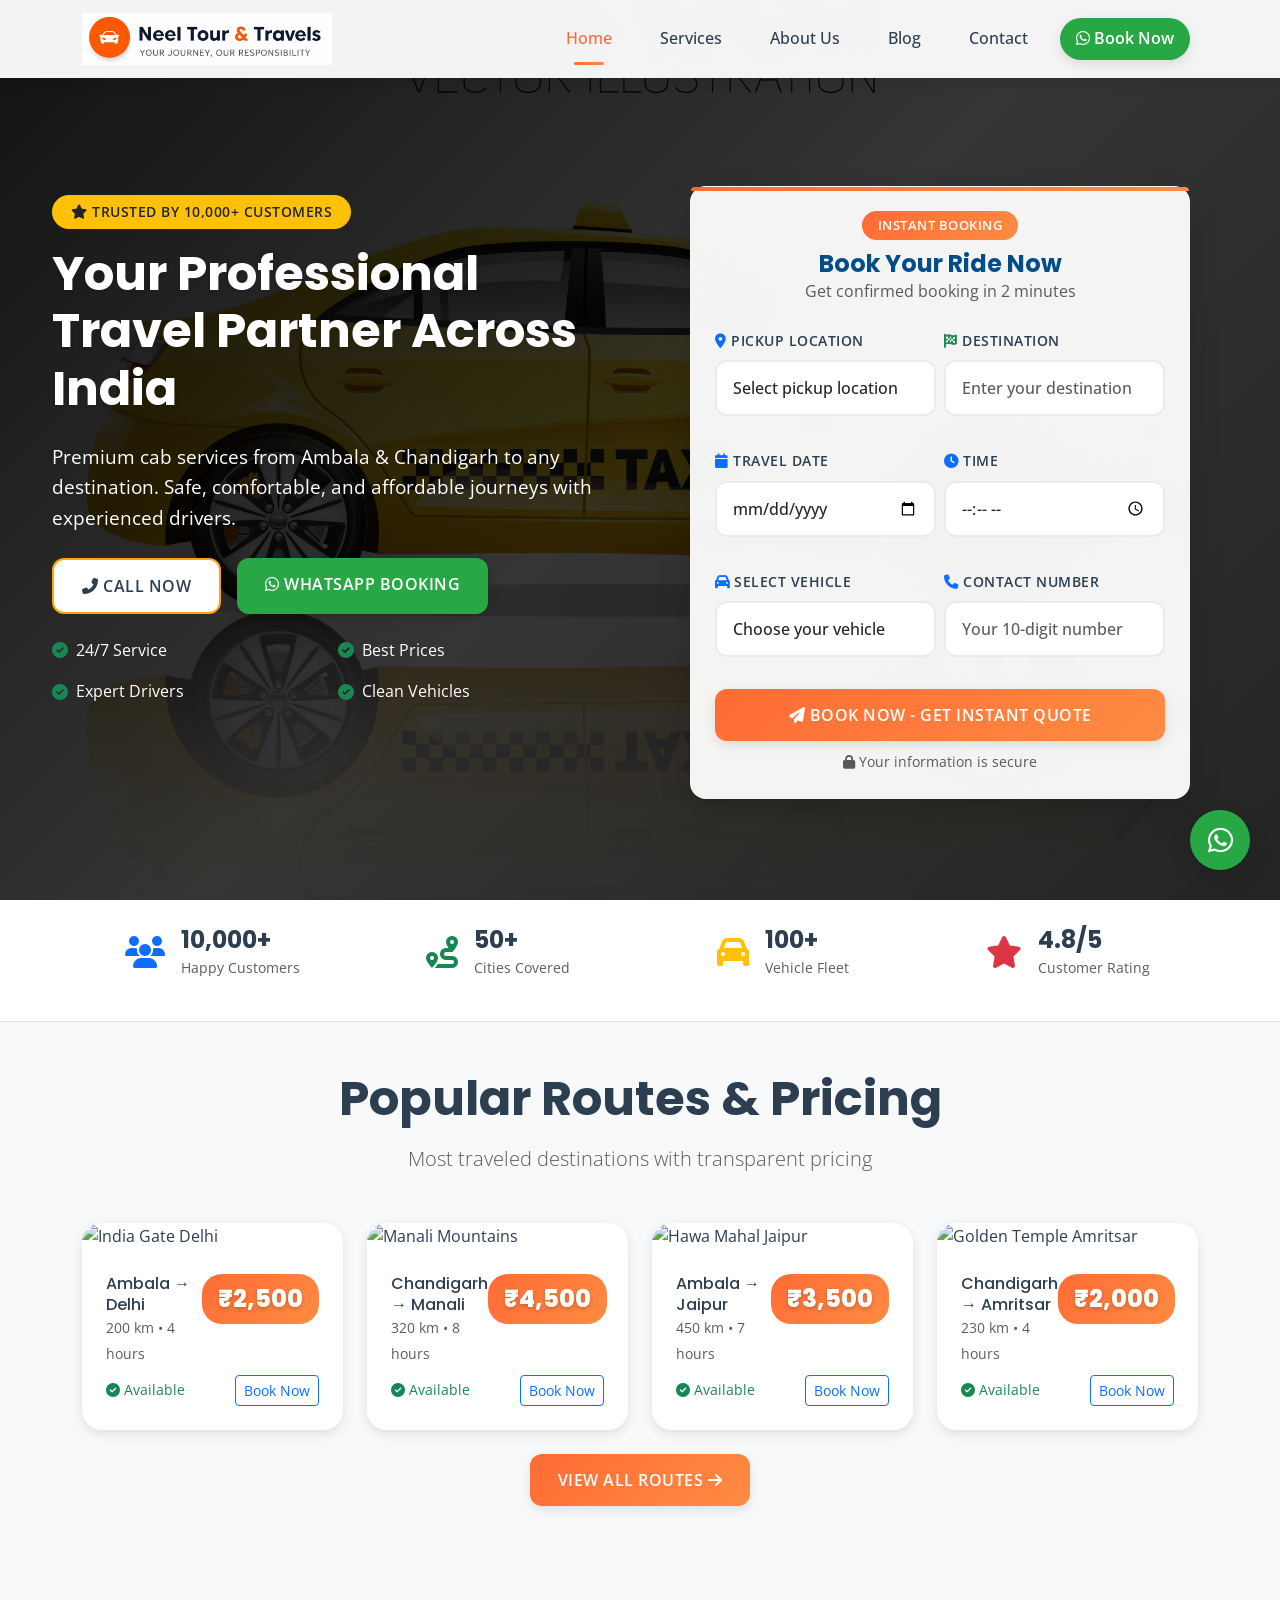
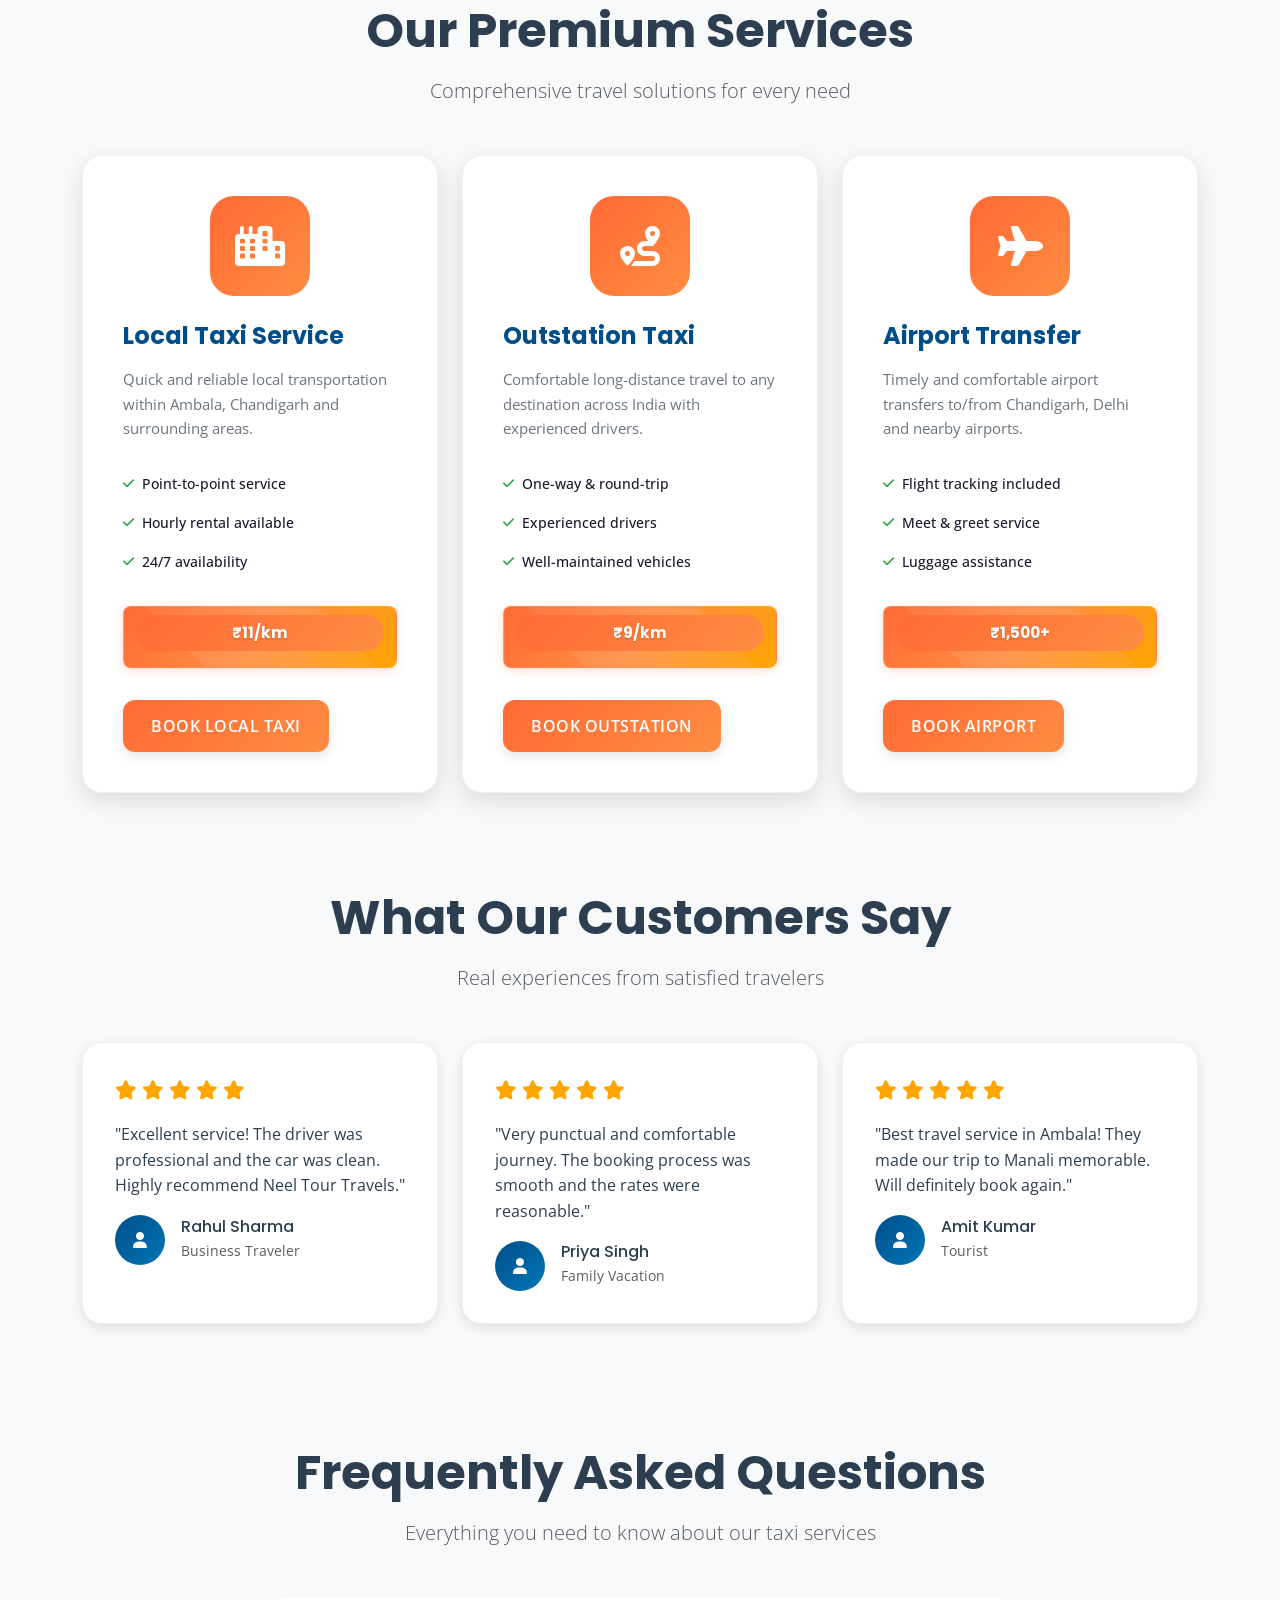
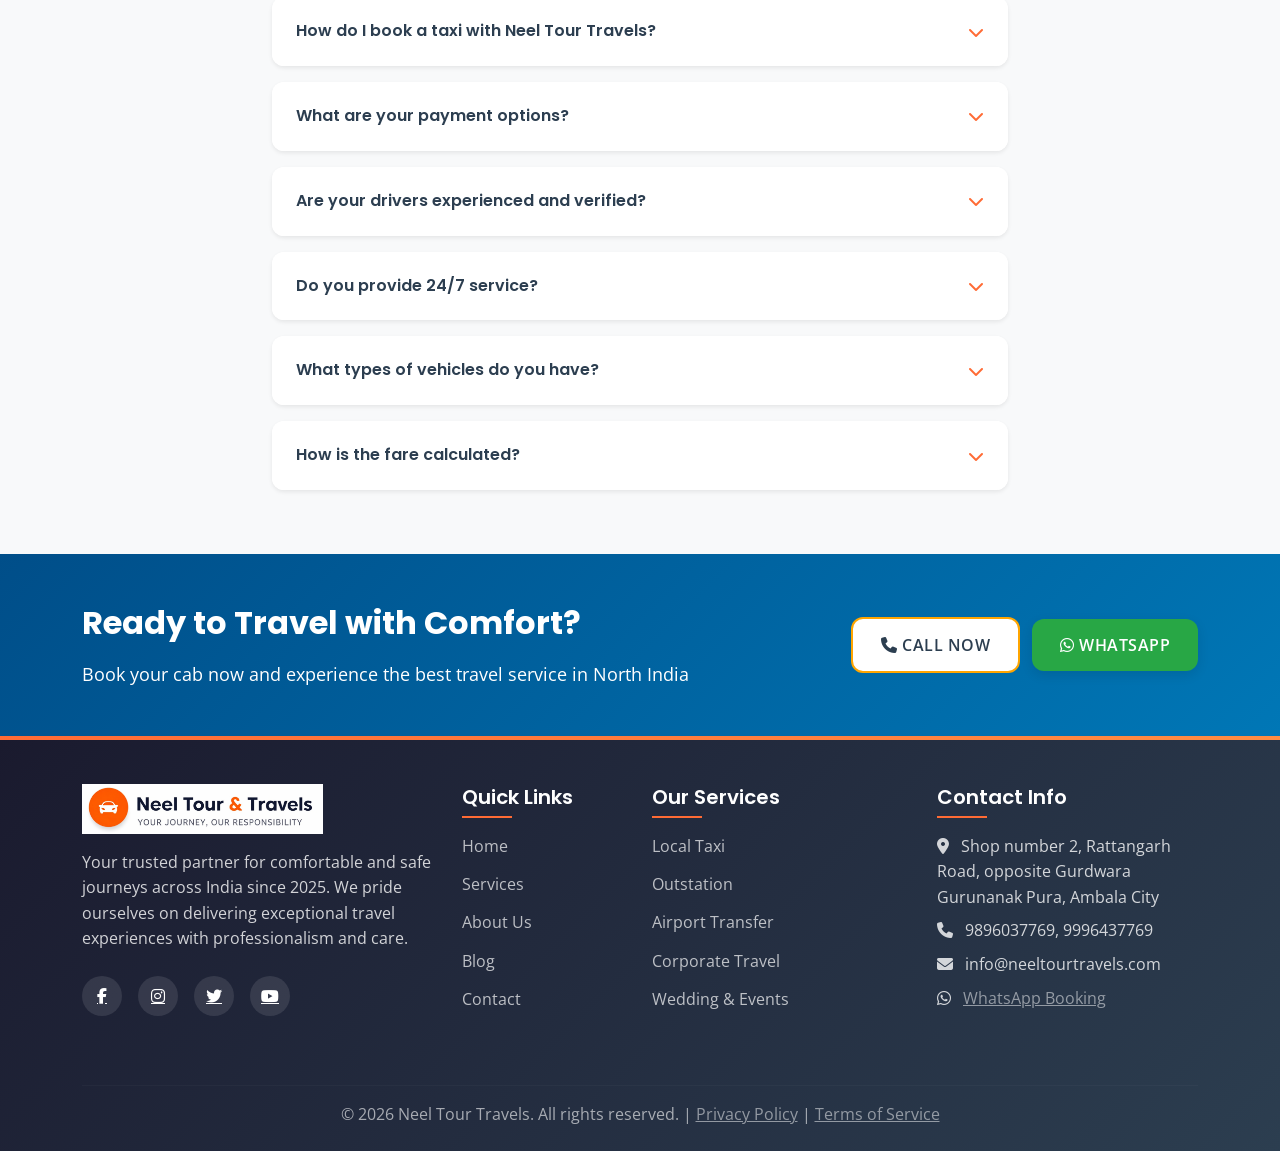
==== index.html @ 6439a339 "ll" ====
<!DOCTYPE html>
<html lang="en">
<head>
    <meta charset="UTF-8">
    <meta name="viewport" content="width=device-width, initial-scale=1.0, maximum-scale=5.0, user-scalable=yes, viewport-fit=cover">
    
    <!-- Primary Meta Tags -->
    <title>Neel Tour Travels - Best Cab Service in Ambala | Taxi Booking Chandigarh to Delhi | Affordable Car Rental</title>
    <meta name="description" content="Book reliable cabs and taxis in Ambala, Chandigarh. Best taxi service for Chandigarh to Delhi, Shimla, Manali, Amritsar. 24/7 cab booking with affordable rates, clean vehicles & expert drivers. Call now: 9896037769">
    <meta name="keywords" content="cab service ambala, taxi booking chandigarh, chandigarh to delhi taxi, ambala cab service, taxi service ambala cantt, car rental chandigarh, chandigarh to shimla taxi, chandigarh to manali cab, ambala to delhi taxi, local taxi ambala, outstation taxi chandigarh, airport transfer chandigarh, taxi booking near me, best cab service ambala, affordable taxi chandigarh, neel tour travels, cab booking ambala">
    
    <!-- Open Graph / Facebook -->
    <meta property="og:type" content="website">
    <meta property="og:url" content="https://neeltourtravels.com/">
    <meta property="og:title" content="Neel Tour Travels - Best Cab Service in Ambala & Chandigarh | Taxi Booking">
    <meta property="og:description" content="Book reliable cabs in Ambala, Chandigarh. Best taxi service for Chandigarh to Delhi, Shimla, Manali. 24/7 booking with affordable rates & expert drivers. Call: 9896037769">
    <meta property="og:image" content="https://neeltourtravels.com/images/neel-tour-travels-logo.png">
    <meta property="og:image:width" content="1200">
    <meta property="og:image:height" content="630">
    <meta property="og:site_name" content="Neel Tour Travels">
    <meta property="og:locale" content="en_IN">
    
    <!-- Twitter -->
    <meta property="twitter:card" content="summary_large_image">
    <meta property="twitter:url" content="https://neeltourtravels.com/">
    <meta property="twitter:title" content="Neel Tour Travels - Best Cab Service in Ambala & Chandigarh">
    <meta property="twitter:description" content="Book reliable cabs in Ambala, Chandigarh. Best taxi service for Chandigarh to Delhi, Shimla, Manali. 24/7 booking with affordable rates. Call: 9896037769">
    <meta property="twitter:image" content="https://neeltourtravels.com/images/neel-tour-travels-logo.png">
    
    <!-- Additional SEO Meta Tags -->
    <meta name="robots" content="index, follow, max-image-preview:large, max-snippet:-1, max-video-preview:-1">
    <meta name="googlebot" content="index, follow">
    <meta name="bingbot" content="index, follow">
    <meta name="author" content="Neel Tour Travels">
    <meta name="language" content="English">
    <meta name="revisit-after" content="7 days">
    <meta name="geo.region" content="IN-HR">
    <meta name="geo.placename" content="Ambala, Chandigarh">
    <meta name="geo.position" content="30.3752;76.7834">
    <meta name="ICBM" content="30.3752, 76.7834">
    
    <!-- Business Information -->
    <meta name="business:contact_data:street_address" content="Shop number 2, Rattangarh Road, opposite Gurdwara Gurunanak Pura, Ambala City">
    <meta name="business:contact_data:locality" content="Ambala City">
    <meta name="business:contact_data:region" content="Haryana">
    <meta name="business:contact_data:postal_code" content="134003">
    <meta name="business:contact_data:country_name" content="India">
    <meta name="business:contact_data:phone_number" content="+919896037769">
    <meta name="business:contact_data:phone_number" content="+919996437769">
    <meta name="business:contact_data:website" content="https://neeltourtravels.com">
    <meta name="business:contact_data:email" content="info@neeltourtravels.com">
    
    <!-- Canonical URL -->
    <link rel="canonical" href="https://neeltourtravels.com/">
    
    <!-- Alternate Language -->
    <link rel="alternate" hreflang="en" href="https://neeltourtravels.com/">
    <link rel="alternate" hreflang="x-default" href="https://neeltourtravels.com/">
    
    <!-- Structured Data - Business Information -->
    <script type="application/ld+json">
    {
        "@context": "https://schema.org",
        "@type": "LocalBusiness",
        "name": "Neel Tour Travels",
        "description": "Best cab service in Ambala and Chandigarh. Offering taxi booking, car rental, and outstation taxi services at affordable rates.",
        "url": "https://neeltourtravels.com",
        "telephone": ["+919896037769", "+919996437769"],
        "email": "info@neeltourtravels.com",
        "address": {
            "@type": "PostalAddress",
            "streetAddress": "Shop number 2, Rattangarh Road, opposite Gurdwara Gurunanak Pura",
            "addressLocality": "Ambala City",
            "addressRegion": "Haryana",
            "postalCode": "134003",
            "addressCountry": "IN"
        },
        "geo": {
            "@type": "GeoCoordinates",
            "latitude": "30.3752",
            "longitude": "76.7834"
        },
        "openingHours": "Mo-Su 00:00-23:59",
        "priceRange": "$$",
        "paymentAccepted": ["Cash", "Credit Card", "Debit Card", "UPI", "PayTM"],
        "currenciesAccepted": "INR",
        "image": "https://neeltourtravels.com/images/neel-tour-travels-logo.png",
        "logo": "https://neeltourtravels.com/images/neel-tour-travels-logo.png",
        "sameAs": [
            "https://www.facebook.com/neeltourtravels",
            "https://www.instagram.com/neeltourtravels",
            "https://twitter.com/neeltourtravels"
        ],
        "hasOfferCatalog": {
            "@type": "OfferCatalog",
            "name": "Taxi Services",
            "itemListElement": [
                {
                    "@type": "Offer",
                    "itemOffered": {
                        "@type": "Service",
                        "name": "Local Taxi Service",
                        "description": "Local taxi service within Ambala, Chandigarh and surrounding areas"
                    }
                },
                {
                    "@type": "Offer", 
                    "itemOffered": {
                        "@type": "Service",
                        "name": "Outstation Taxi",
                        "description": "Outstation taxi service to Delhi, Shimla, Manali, Amritsar and other cities"
                    }
                },
                {
                    "@type": "Offer",
                    "itemOffered": {
                        "@type": "Service", 
                        "name": "Airport Transfer",
                        "description": "Airport transfer service to Chandigarh and Delhi airports"
                    }
                }
            ]
        },
        "aggregateRating": {
            "@type": "AggregateRating",
            "ratingValue": "4.8",
            "reviewCount": "156"
        }
    }
    </script>
    
    <!-- Structured Data - Website -->
    <script type="application/ld+json">
    {
        "@context": "https://schema.org",
        "@type": "WebSite",
        "name": "Neel Tour Travels",
        "url": "https://neeltourtravels.com",
        "description": "Best cab service in Ambala and Chandigarh. Book reliable taxis for local and outstation travel.",
        "potentialAction": {
            "@type": "SearchAction",
            "target": "https://neeltourtravels.com/?q={search_term_string}",
            "query-input": "required name=search_term_string"
        },
        "publisher": {
            "@type": "Organization",
            "name": "Neel Tour Travels",
            "url": "https://neeltourtravels.com"
        }
    }
    </script>
    
    <!-- Structured Data - FAQ -->
    <script type="application/ld+json">
    {
        "@context": "https://schema.org",
        "@type": "FAQPage",
        "mainEntity": [
            {
                "@type": "Question",
                "name": "What areas do you cover for taxi service?",
                "acceptedAnswer": {
                    "@type": "Answer",
                    "text": "We provide taxi services in Ambala, Chandigarh, Panchkula, Mohali and offer outstation services to Delhi, Shimla, Manali, Amritsar and other major cities in North India."
                }
            },
            {
                "@type": "Question",
                "name": "Are your taxi rates affordable?",
                "acceptedAnswer": {
                    "@type": "Answer",
                    "text": "Yes, we offer very competitive and affordable taxi rates with transparent pricing. No hidden charges. Call us at 9896037769 for a free quote."
                }
            },
            {
                "@type": "Question",
                "name": "Do you provide 24/7 taxi service?",
                "acceptedAnswer": {
                    "@type": "Answer",
                    "text": "Yes, we provide 24/7 taxi booking services. You can book our cabs anytime, day or night, for your travel needs."
                }
            }
        ]
    }
    </script>
    
    <!-- Performance and SEO Meta Tags -->
    <meta name="theme-color" content="#FF6B35">
    <meta name="mobile-web-app-capable" content="yes">
    <meta name="apple-mobile-web-app-capable" content="yes">
    <meta name="apple-mobile-web-app-status-bar-style" content="default">
    <meta name="apple-mobile-web-app-title" content="Neel Tour Travels">
    <meta name="application-name" content="Neel Tour Travels">
    <meta name="msapplication-TileColor" content="#FF6B35">
    <meta name="format-detection" content="telephone=no">
    
    <!-- Preconnect for Performance -->
    <link rel="preconnect" href="https://fonts.googleapis.com">
    <link rel="preconnect" href="https://cdn.jsdelivr.net">
    <link rel="preconnect" href="https://cdnjs.cloudflare.com">
    
    <!-- DNS Prefetch -->
    <link rel="dns-prefetch" href="//images.pexels.com">
    <link rel="dns-prefetch" href="//fonts.gstatic.com">
    
    <!-- Resource Hints for Performance -->
    <link rel="preload" href="https://cdn.jsdelivr.net/npm/bootstrap@5.3.0/dist/css/bootstrap.min.css" as="style">
    <link rel="preload" href="styles-new.css" as="style">
    <link rel="preload" href="https://cdnjs.cloudflare.com/ajax/libs/font-awesome/6.4.0/css/all.min.css" as="style">
    
    <!-- Critical CSS Inline -->
    <style>
        /* Critical above-the-fold styles */
        body{font-family:-apple-system,BlinkMacSystemFont,'Segoe UI',Roboto,sans-serif;line-height:1.6;margin:0;padding:0}
        .navbar{background:rgba(255,255,255,.95);backdrop-filter:blur(10px);box-shadow:0 4px 12px rgba(0,0,0,.1);position:fixed;width:100%;top:0;z-index:1000}
        .hero{position:relative;min-height:100vh;display:flex;align-items:center;background-image:url('https://images.pexels.com/photos/1486222/pexels-photo-1486222.jpeg?auto=compress&cs=tinysrgb&w=1920');background-size:cover;background-position:center}
        .hero::before{content:'';position:absolute;top:0;left:0;right:0;bottom:0;background:linear-gradient(135deg,rgba(0,0,0,.9) 0%,rgba(0,0,0,.7) 50%,rgba(0,0,0,.8) 100%);z-index:1}
        .hero .container{position:relative;z-index:2}
        .booking-form{background:rgba(255,255,255,.95);backdrop-filter:blur(10px);border-radius:16px;padding:1.5rem;box-shadow:0 8px 24px rgba(0,0,0,.12);max-width:500px;width:100%;margin:0 auto}
        .btn{padding:14px 28px;font-weight:600;border-radius:12px;transition:all .3s ease;border:none}
        .btn-primary{background:linear-gradient(135deg,#FF6B35 0%,#FF8C42 100%);color:white}
        .form-control,.form-select{border:2px solid #E9ECEF;border-radius:12px;padding:14px 16px;font-size:1rem;transition:all .3s ease}
        .logo-img{height:auto;width:250px;max-height:60px}
    </style>
    <link href="https://cdn.jsdelivr.net/npm/bootstrap@5.3.0/dist/css/bootstrap.min.css" rel="stylesheet">
    <link rel="stylesheet" href="https://cdnjs.cloudflare.com/ajax/libs/font-awesome/6.4.0/css/all.min.css">
    <link href="https://unpkg.com/aos@2.3.1/dist/aos.css" rel="stylesheet">
    <link rel="stylesheet" href="styles-new.css">
    
    <!-- Performance Optimization Scripts -->
    <script>
        // Preload critical resources
        if('serviceWorker' in navigator) {
            // Register service worker for caching (if available)
        }
        
        // Optimize font loading
        document.fonts.ready.then(function() {
            document.documentElement.classList.add('fonts-loaded');
        });
        
        // Performance monitoring
        window.addEventListener('load', function() {
            if('performance' in window) {
                const perfData = window.performance.timing;
                const pageLoadTime = perfData.loadEventEnd - perfData.navigationStart;
                console.log('Page load time:', pageLoadTime + 'ms');
            }
        });
    </script>
</head>
<body>
    <!-- Navigation -->
    <nav class="navbar navbar-expand-lg fixed-top">
        <div class="container">
            <a class="navbar-brand" href="index.html">
                <img src="images/neel-tour-travels-logo.png" alt="Neel Tour Travels Logo" class="logo-img" loading="lazy">
            </a>
            <button class="navbar-toggler" type="button" data-bs-toggle="collapse" data-bs-target="#navbarNav">
                <span class="navbar-toggler-icon"></span>
            </button>
            <div class="collapse navbar-collapse" id="navbarNav">
                <ul class="navbar-nav ms-auto">
                    <li class="nav-item">
                        <a class="nav-link active" href="index.html">Home</a>
                    </li>
                    <li class="nav-item">
                        <a class="nav-link" href="services.html">Services</a>
                    </li>
                    <li class="nav-item">
                        <a class="nav-link" href="about.html">About Us</a>
                    </li>
                    <li class="nav-item">
                        <a class="nav-link" href="blog.html">Blog</a>
                    </li>
                    <li class="nav-item">
                        <a class="nav-link" href="contact.html">Contact</a>
                    </li>
                    <li class="nav-item">
                        <a class="nav-link btn-whatsapp" href="#" onclick="openWhatsApp()">
                            <i class="fab fa-whatsapp"></i> Book Now
                        </a>
                    </li>
                </ul>
            </div>
        </div>
    </nav>

    <!-- Hero Section -->
    <section class="hero">
        <div class="container">
            <div class="row align-items-center min-vh-100">
                <div class="col-lg-6 hero-content" data-aos="fade-right">
                    <div class="badge bg-warning text-dark mb-3">
                        <i class="fas fa-star"></i> Trusted by 10,000+ Customers
                    </div>
                    <h1 class="display-2 fw-bold text-white mb-4">
                        Your Professional Travel Partner Across India
                    </h1>
                    <p class="lead text-white mb-4">
                        Premium cab services from Ambala & Chandigarh to any destination. 
                        Safe, comfortable, and affordable journeys with experienced drivers.
                    </p>
                    <div class="d-flex flex-wrap gap-3">
                        <a href="tel:9896037769" class="btn btn-light btn-lg">
                            <i class="fas fa-phone-alt"></i> Call Now
                        </a>
                        <a href="#" class="btn btn-success btn-lg" onclick="openWhatsApp()">
                            <i class="fab fa-whatsapp"></i> WhatsApp Booking
                        </a>
                    </div>
                    <div class="mt-4">
                        <div class="row g-3">
                            <div class="col-6">
                                <div class="d-flex align-items-center">
                                    <i class="fas fa-check-circle text-success me-2"></i>
                                    <span class="text-white">24/7 Service</span>
                                </div>
                            </div>
                            <div class="col-6">
                                <div class="d-flex align-items-center">
                                    <i class="fas fa-check-circle text-success me-2"></i>
                                    <span class="text-white">Best Prices</span>
                                </div>
                            </div>
                            <div class="col-6">
                                <div class="d-flex align-items-center">
                                    <i class="fas fa-check-circle text-success me-2"></i>
                                    <span class="text-white">Expert Drivers</span>
                                </div>
                            </div>
                            <div class="col-6">
                                <div class="d-flex align-items-center">
                                    <i class="fas fa-check-circle text-success me-2"></i>
                                    <span class="text-white">Clean Vehicles</span>
                                </div>
                            </div>
                        </div>
                    </div>
                </div>
                <div class="col-lg-6" data-aos="fade-left">
                    <div class="booking-form" style="margin-top: 125px; margin-bottom: 40px;">
                        <div class="text-center mb-4">
                            <div class="badge bg-primary mb-2">Instant Booking</div>
                            <h3 class="mb-0">Book Your Ride Now</h3>
                            <p class="text-muted small">Get confirmed booking in 2 minutes</p>
                        </div>
                        <form id="bookingForm">
                            <div class="row g-2">
                                <div class="col-md-6">
                                    <div class="form-group">
                                        <label class="form-label">
                                            <i class="fas fa-map-marker-alt text-primary"></i> Pickup Location
                                        </label>
                                        <select class="form-select" id="fromLocation" required>
                                            <option value="">Select pickup location</option>
                                            <option value="ambala">Ambala City</option>
                                            <option value="ambala-cantt">Ambala Cantt</option>
                                            <option value="chandigarh">Chandigarh</option>
                                            <option value="panchkula">Panchkula</option>
                                            <option value="mohali">Mohali</option>
                                        </select>
                                    </div>
                                </div>
                                <div class="col-md-6">
                                    <div class="form-group">
                                        <label class="form-label">
                                            <i class="fas fa-flag-checkered text-success"></i> Destination
                                        </label>
                                        <input type="text" class="form-control" id="toLocation" 
                                               placeholder="Enter your destination" required>
                                    </div>
                                </div>
                                <div class="col-md-6">
                                    <div class="form-group">
                                        <label class="form-label">
                                            <i class="fas fa-calendar text-primary"></i> Travel Date
                                        </label>
                                        <input type="date" class="form-control" id="travelDate" required>
                                    </div>
                                </div>
                                <div class="col-md-6">
                                    <div class="form-group">
                                        <label class="form-label">
                                            <i class="fas fa-clock text-primary"></i> Time
                                        </label>
                                        <input type="time" class="form-control" id="travelTime" required>
                                    </div>
                                </div>
                                <div class="col-md-6">
                                    <div class="form-group">
                                        <label class="form-label">
                                            <i class="fas fa-car text-primary"></i> Select Vehicle
                                        </label>
                                        <select class="form-select" id="carType" required>
                                            <option value="">Choose your vehicle</option>
                                            <option value="sedan">🚗 Sedan (4+1)</option>
                                            <option value="suv">🚙 SUV (6+1)</option>
                                            <option value="innova">🚐 Innova (7+1)</option>
                                            <option value="tempo">🚌 Tempo (12+1)</option>
                                        </select>
                                    </div>
                                </div>
                                <div class="col-md-6">
                                    <div class="form-group">
                                        <label class="form-label">
                                            <i class="fas fa-phone text-primary"></i> Contact Number
                                        </label>
                                        <input type="tel" class="form-control" id="phoneNumber" 
                                               placeholder="Your 10-digit number" required>
                                    </div>
                                </div>
                                <div class="col-12">
                                    <button type="submit" class="btn btn-primary w-100 btn-lg">
                                        <i class="fas fa-paper-plane"></i> Book Now - Get Instant Quote
                                    </button>
                                    <p class="text-center mt-2 mb-0">
                                        <small class="text-muted">
                                            <i class="fas fa-lock"></i> Your information is secure
                                        </small>
                                    </p>
                                </div>
                            </div>
                        </form>
                    </div>
                </div>
            </div>
        </div>
    </section>

    <!-- Trust Indicators -->
    <section class="py-4 bg-white border-bottom">
        <div class="container">
            <div class="row text-center">
                <div class="col-md-3 col-6 mb-3" data-aos="zoom-in">
                    <div class="d-flex align-items-center justify-content-center">
                        <i class="fas fa-users text-primary fa-2x me-3"></i>
                        <div class="text-start">
                            <h4 class="mb-0 fw-bold">10,000+</h4>
                            <small class="text-muted">Happy Customers</small>
                        </div>
                    </div>
                </div>
                <div class="col-md-3 col-6 mb-3" data-aos="zoom-in" data-aos-delay="100">
                    <div class="d-flex align-items-center justify-content-center">
                        <i class="fas fa-route text-success fa-2x me-3"></i>
                        <div class="text-start">
                            <h4 class="mb-0 fw-bold">50+</h4>
                            <small class="text-muted">Cities Covered</small>
                        </div>
                    </div>
                </div>
                <div class="col-md-3 col-6 mb-3" data-aos="zoom-in" data-aos-delay="200">
                    <div class="d-flex align-items-center justify-content-center">
                        <i class="fas fa-car text-warning fa-2x me-3"></i>
                        <div class="text-start">
                            <h4 class="mb-0 fw-bold">100+</h4>
                            <small class="text-muted">Vehicle Fleet</small>
                        </div>
                    </div>
                </div>
                <div class="col-md-3 col-6 mb-3" data-aos="zoom-in" data-aos-delay="300">
                    <div class="d-flex align-items-center justify-content-center">
                        <i class="fas fa-star text-danger fa-2x me-3"></i>
                        <div class="text-start">
                            <h4 class="mb-0 fw-bold">4.8/5</h4>
                            <small class="text-muted">Customer Rating</small>
                        </div>
                    </div>
                </div>
            </div>
        </div>
    </section>

    <!-- Popular Routes -->
    <section class="py-5 bg-light">
        <div class="container">
            <div class="text-center mb-5">
                <h2 class="display-5 fw-bold" data-aos="fade-up">Popular Routes & Pricing</h2>
                <p class="lead text-muted" data-aos="fade-up" data-aos-delay="100">
                    Most traveled destinations with transparent pricing
                </p>
            </div>
            <div class="row g-4">
                <div class="col-lg-3 col-md-6" data-aos="zoom-in">
                    <div class="route-card">
                        <img src="https://images.unsplash.com/photo-1587474260584-136574528ed5?w=400&h=250&fit=crop&auto=format" 
                             alt="India Gate Delhi" class="card-img-top">
                        <div class="card-body">
                            <div class="d-flex justify-content-between align-items-start mb-2">
                                <div>
                                    <h6 class="mb-0">Ambala → Delhi</h6>
                                    <small class="text-muted">200 km • 4 hours</small>
                                </div>
                                <span class="price-badge">₹2,500</span>
                            </div>
                            <div class="d-flex justify-content-between align-items-center">
                                <small class="text-success">
                                    <i class="fas fa-check-circle"></i> Available
                                </small>
                                <button class="btn btn-sm btn-outline-primary" onclick="bookRoute('Ambala to Delhi')">
                                    Book Now
                                </button>
                            </div>
                        </div>
                    </div>
                </div>
                <div class="col-lg-3 col-md-6" data-aos="zoom-in" data-aos-delay="100">
                    <div class="route-card">
                        <img src="https://images.unsplash.com/photo-1542202229-7d93c33f5d07?w=400&h=250&fit=crop&auto=format" 
                             alt="Manali Mountains" class="card-img-top">
                        <div class="card-body">
                            <div class="d-flex justify-content-between align-items-start mb-2">
                                <div>
                                    <h6 class="mb-0">Chandigarh → Manali</h6>
                                    <small class="text-muted">320 km • 8 hours</small>
                                </div>
                                <span class="price-badge">₹4,500</span>
                            </div>
                            <div class="d-flex justify-content-between align-items-center">
                                <small class="text-success">
                                    <i class="fas fa-check-circle"></i> Available
                                </small>
                                <button class="btn btn-sm btn-outline-primary" onclick="bookRoute('Chandigarh to Manali')">
                                    Book Now
                                </button>
                            </div>
                        </div>
                    </div>
                </div>
                <div class="col-lg-3 col-md-6" data-aos="zoom-in" data-aos-delay="200">
                    <div class="route-card">
                        <img src="https://images.unsplash.com/photo-1524231757912-21f4fe3a7200?w=400&h=250&fit=crop&auto=format" 
                             alt="Hawa Mahal Jaipur" class="card-img-top">
                        <div class="card-body">
                            <div class="d-flex justify-content-between align-items-start mb-2">
                                <div>
                                    <h6 class="mb-0">Ambala → Jaipur</h6>
                                    <small class="text-muted">450 km • 7 hours</small>
                                </div>
                                <span class="price-badge">₹3,500</span>
                            </div>
                            <div class="d-flex justify-content-between align-items-center">
                                <small class="text-success">
                                    <i class="fas fa-check-circle"></i> Available
                                </small>
                                <button class="btn btn-sm btn-outline-primary" onclick="bookRoute('Ambala to Jaipur')">
                                    Book Now
                                </button>
                            </div>
                        </div>
                    </div>
                </div>
                <div class="col-lg-3 col-md-6" data-aos="zoom-in" data-aos-delay="300">
                    <div class="route-card">
                        <img src="https://images.pexels.com/photos/1268855/pexels-photo-1268855.jpeg?w=400&h=250&fit=crop&auto=format" 
                             alt="Golden Temple Amritsar" class="card-img-top">
                        <div class="card-body">
                            <div class="d-flex justify-content-between align-items-start mb-2">
                                <div>
                                    <h6 class="mb-0">Chandigarh → Amritsar</h6>
                                    <small class="text-muted">230 km • 4 hours</small>
                                </div>
                                <span class="price-badge">₹2,000</span>
                            </div>
                            <div class="d-flex justify-content-between align-items-center">
                                <small class="text-success">
                                    <i class="fas fa-check-circle"></i> Available
                                </small>
                                <button class="btn btn-sm btn-outline-primary" onclick="bookRoute('Chandigarh to Amritsar')">
                                    Book Now
                                </button>
                            </div>
                        </div>
                    </div>
                </div>
            </div>
            <div class="text-center mt-4">
                <a href="services.html" class="btn btn-primary btn-lg">
                    View All Routes <i class="fas fa-arrow-right"></i>
                </a>
            </div>
        </div>
    </section>

    <!-- Services Section -->
    <section class="py-5">
        <div class="container">
            <div class="text-center mb-5">
                <h2 class="display-5 fw-bold" data-aos="fade-up">Our Premium Services</h2>
                <p class="lead text-muted" data-aos="fade-up" data-aos-delay="100">
                    Comprehensive travel solutions for every need
                </p>
            </div>
            <div class="row g-4">
                <div class="col-lg-4 col-md-6" data-aos="fade-up">
                    <div class="service-card">
                        <div class="service-icon">
                            <i class="fas fa-city"></i>
                        </div>
                        <h3>Local Taxi Service</h3>
                        <p>Quick and reliable local transportation within Ambala, Chandigarh and surrounding areas.</p>
                        <ul class="features-list">
                            <li><i class="fas fa-check"></i> Point-to-point service</li>
                            <li><i class="fas fa-check"></i> Hourly rental available</li>
                            <li><i class="fas fa-check"></i> 24/7 availability</li>
                        </ul>
                        <div class="price-info-small">
                            <span class="price-badge">₹11/km</span>
                        </div>
                        <button class="btn btn-primary mt-3" onclick="bookService('Local Taxi')">
                            Book Local Taxi
                        </button>
                    </div>
                </div>
                <div class="col-lg-4 col-md-6" data-aos="fade-up" data-aos-delay="100">
                    <div class="service-card">
                        <div class="service-icon">
                            <i class="fas fa-route"></i>
                        </div>
                        <h3>Outstation Taxi</h3>
                        <p>Comfortable long-distance travel to any destination across India with experienced drivers.</p>
                        <ul class="features-list">
                            <li><i class="fas fa-check"></i> One-way & round-trip</li>
                            <li><i class="fas fa-check"></i> Experienced drivers</li>
                            <li><i class="fas fa-check"></i> Well-maintained vehicles</li>
                        </ul>
                        <div class="price-info-small">
                            <span class="price-badge">₹9/km</span>
                        </div>
                        <button class="btn btn-primary mt-3" onclick="bookService('Outstation Taxi')">
                            Book Outstation
                        </button>
                    </div>
                </div>
                <div class="col-lg-4 col-md-6" data-aos="fade-up" data-aos-delay="200">
                    <div class="service-card">
                        <div class="service-icon">
                            <i class="fas fa-plane"></i>
                        </div>
                        <h3>Airport Transfer</h3>
                        <p>Timely and comfortable airport transfers to/from Chandigarh, Delhi and nearby airports.</p>
                        <ul class="features-list">
                            <li><i class="fas fa-check"></i> Flight tracking included</li>
                            <li><i class="fas fa-check"></i> Meet & greet service</li>
                            <li><i class="fas fa-check"></i> Luggage assistance</li>
                        </ul>
                        <div class="price-info-small">
                            <span class="price-badge">₹1,500+</span>
                        </div>
                        <button class="btn btn-primary mt-3" onclick="bookService('Airport Transfer')">
                            Book Airport
                        </button>
                    </div>
                </div>
            </div>
        </div>
    </section>

    <!-- Testimonials -->
    <section class="py-5">
        <div class="container">
            <div class="text-center mb-5">
                <h2 class="display-5 fw-bold">What Our Customers Say</h2>
                <p class="lead text-muted">Real experiences from satisfied travelers</p>
            </div>
            <div class="row">
                <div class="col-md-4 mb-4" data-aos="fade-up">
                    <div class="testimonial-card">
                        <div class="stars mb-3">
                            <i class="fas fa-star"></i>
                            <i class="fas fa-star"></i>
                            <i class="fas fa-star"></i>
                            <i class="fas fa-star"></i>
                            <i class="fas fa-star"></i>
                        </div>
                        <p>"Excellent service! The driver was professional and the car was clean. Highly recommend Neel Tour Travels."</p>
                        <div class="d-flex align-items-center">
                            <div class="avatar me-3">
                                <i class="fas fa-user"></i>
                            </div>
                            <div>
                                <h6 class="mb-0">Rahul Sharma</h6>
                                <small class="text-muted">Business Traveler</small>
                            </div>
                        </div>
                    </div>
                </div>
                <div class="col-md-4 mb-4" data-aos="fade-up" data-aos-delay="100">
                    <div class="testimonial-card">
                        <div class="stars mb-3">
                            <i class="fas fa-star"></i>
                            <i class="fas fa-star"></i>
                            <i class="fas fa-star"></i>
                            <i class="fas fa-star"></i>
                            <i class="fas fa-star"></i>
                        </div>
                        <p>"Very punctual and comfortable journey. The booking process was smooth and the rates were reasonable."</p>
                        <div class="d-flex align-items-center">
                            <div class="avatar me-3">
                                <i class="fas fa-user"></i>
                            </div>
                            <div>
                                <h6 class="mb-0">Priya Singh</h6>
                                <small class="text-muted">Family Vacation</small>
                            </div>
                        </div>
                    </div>
                </div>
                <div class="col-md-4 mb-4" data-aos="fade-up" data-aos-delay="200">
                    <div class="testimonial-card">
                        <div class="stars mb-3">
                            <i class="fas fa-star"></i>
                            <i class="fas fa-star"></i>
                            <i class="fas fa-star"></i>
                            <i class="fas fa-star"></i>
                            <i class="fas fa-star"></i>
                        </div>
                        <p>"Best travel service in Ambala! They made our trip to Manali memorable. Will definitely book again."</p>
                        <div class="d-flex align-items-center">
                            <div class="avatar me-3">
                                <i class="fas fa-user"></i>
                            </div>
                            <div>
                                <h6 class="mb-0">Amit Kumar</h6>
                                <small class="text-muted">Tourist</small>
                            </div>
                        </div>
                    </div>
                </div>
            </div>
        </div>
    </section>

    <!-- FAQ Section -->
    <section class="py-5 bg-light">
        <div class="container">
            <div class="text-center mb-5">
                <h2 class="display-5 fw-bold" data-aos="fade-up">Frequently Asked Questions</h2>
                <p class="lead text-muted" data-aos="fade-up" data-aos-delay="100">
                    Everything you need to know about our taxi services
                </p>
            </div>
            <div class="row justify-content-center">
                <div class="col-lg-8">
                    <div class="faq-accordion" data-aos="fade-up">
                        <div class="faq-item">
                            <div class="faq-question" onclick="toggleFAQ(this)">
                                <h6>How do I book a taxi with Neel Tour Travels?</h6>
                                <i class="fas fa-chevron-down"></i>
                            </div>
                            <div class="faq-answer">
                                <p>Booking with us is easy! You can either call us directly at 9896037769/9996437769, send a WhatsApp message, or fill out the booking form on our website. Our team will confirm your booking within minutes.</p>
                            </div>
                        </div>
                        <div class="faq-item">
                            <div class="faq-question" onclick="toggleFAQ(this)">
                                <h6>What are your payment options?</h6>
                                <i class="fas fa-chevron-down"></i>
                            </div>
                            <div class="faq-answer">
                                <p>We offer flexible payment options including cash, UPI, bank transfers, and digital wallets. For corporate clients, we provide monthly billing facilities with detailed invoices.</p>
                            </div>
                        </div>
                        <div class="faq-item">
                            <div class="faq-question" onclick="toggleFAQ(this)">
                                <h6>Are your drivers experienced and verified?</h6>
                                <i class="fas fa-chevron-down"></i>
                            </div>
                            <div class="faq-answer">
                                <p>Absolutely! All our drivers undergo thorough background verification, professional training, and have valid commercial driving licenses. They have minimum 5 years of driving experience and are trained in customer service.</p>
                            </div>
                        </div>
                        <div class="faq-item">
                            <div class="faq-question" onclick="toggleFAQ(this)">
                                <h6>Do you provide 24/7 service?</h6>
                                <i class="fas fa-chevron-down"></i>
                            </div>
                            <div class="faq-answer">
                                <p>Yes, we operate 24/7 for your convenience. Whether you need an early morning airport transfer or a late-night pickup, we're always available to serve you.</p>
                            </div>
                        </div>
                        <div class="faq-item">
                            <div class="faq-question" onclick="toggleFAQ(this)">
                                <h6>What types of vehicles do you have?</h6>
                                <i class="fas fa-chevron-down"></i>
                            </div>
                            <div class="faq-answer">
                                <p>We have a diverse fleet including sedans (Swift Dzire, Etios), SUVs (Innova, Ertiga), luxury cars, and tempo travellers (12-26 seaters). All vehicles are well-maintained, air-conditioned, and regularly sanitized.</p>
                            </div>
                        </div>
                        <div class="faq-item">
                            <div class="faq-question" onclick="toggleFAQ(this)">
                                <h6>How is the fare calculated?</h6>
                                <i class="fas fa-chevron-down"></i>
                            </div>
                            <div class="faq-answer">
                                <p>Our fares are calculated based on distance, vehicle type, and time of travel. We offer transparent pricing with no hidden charges. You'll receive a detailed fare breakdown before confirming your booking.</p>
                            </div>
                        </div>
                    </div>
                </div>
            </div>
        </div>
    </section>

    <!-- CTA Section -->
    <section class="cta-section py-5">
        <div class="container">
            <div class="row align-items-center">
                <div class="col-lg-8">
                    <h2 class="text-white mb-3">Ready to Travel with Comfort?</h2>
                    <p class="text-white mb-0">Book your cab now and experience the best travel service in North India</p>
                </div>
                <div class="col-lg-4 text-lg-end mt-3 mt-lg-0">
                    <a href="tel:9896037769" class="btn btn-light btn-lg me-2">
                        <i class="fas fa-phone"></i> Call Now
                    </a>
                    <a href="#" class="btn btn-success btn-lg" onclick="openWhatsApp()">
                        <i class="fab fa-whatsapp"></i> WhatsApp
                    </a>
                </div>
            </div>
        </div>
    </section>

    <!-- Footer -->
    <footer>
        <div class="container">
            <div class="row">
                <div class="col-lg-4 col-md-6 mb-4">
                    <div class="mb-3">
                        <img src="images/neel-tour-travels-logo.png" alt="Neel Tour Travels" class="footer-logo">
                    </div>
                    <p>Your trusted partner for comfortable and safe journeys across India since 2025. We pride ourselves on delivering exceptional travel experiences with professionalism and care.</p>
                    <div class="social-icons">
                        <a href="#" class="text-white"><i class="fab fa-facebook-f"></i></a>
                        <a href="#" class="text-white"><i class="fab fa-instagram"></i></a>
                        <a href="#" class="text-white"><i class="fab fa-twitter"></i></a>
                        <a href="#" class="text-white"><i class="fab fa-youtube"></i></a>
                    </div>
                </div>
                <div class="col-lg-2 col-md-6 mb-4">
                    <h5>Quick Links</h5>
                    <ul>
                        <li><a href="index.html">Home</a></li>
                        <li><a href="services.html">Services</a></li>
                        <li><a href="about.html">About Us</a></li>
                        <li><a href="blog.html">Blog</a></li>
                        <li><a href="contact.html">Contact</a></li>
                    </ul>
                </div>
                <div class="col-lg-3 col-md-6 mb-4">
                    <h5>Our Services</h5>
                    <ul>
                        <li><a href="services.html#local">Local Taxi</a></li>
                        <li><a href="services.html#outstation">Outstation</a></li>
                        <li><a href="services.html#airport">Airport Transfer</a></li>
                        <li><a href="services.html#corporate">Corporate Travel</a></li>
                        <li><a href="services.html#events">Wedding & Events</a></li>
                    </ul>
                </div>
                <div class="col-lg-3 col-md-6 mb-4">
                    <h5>Contact Info</h5>
                    <p class="mb-2"><i class="fas fa-map-marker-alt me-2"></i> Shop number 2, Rattangarh Road, opposite Gurdwara Gurunanak Pura, Ambala City</p>
                    <p class="mb-2"><i class="fas fa-phone me-2"></i> 9896037769, 9996437769</p>
                    <p class="mb-2"><i class="fas fa-envelope me-2"></i> info@neeltourtravels.com</p>
                    <p><i class="fab fa-whatsapp me-2"></i> <a href="#" class="text-white-50" onclick="openWhatsApp()">WhatsApp Booking</a></p>
                </div>
            </div>
            <hr>
            <div class="text-center">
                <p class="mb-0">&copy; <span data-year></span> Neel Tour Travels. All rights reserved. | <a href="#" class="text-white-50">Privacy Policy</a> | <a href="#" class="text-white-50">Terms of Service</a></p>
            </div>
        </div>
    </footer>

    <!-- Optimized JavaScript Loading -->
    <script src="https://cdn.jsdelivr.net/npm/bootstrap@5.3.0/dist/js/bootstrap.bundle.min.js" defer></script>
    <script src="https://unpkg.com/aos@2.3.1/dist/aos.js" defer></script>
    <script src="script.js" defer></script>
    
    <!-- Performance Optimization Script -->
    <script>
        // Initialize AOS after DOM is ready
        document.addEventListener('DOMContentLoaded', function() {
            // Optimize AOS initialization
            if(typeof AOS !== 'undefined') {
                AOS.init({
                    duration: 800,
                    once: true,
                    offset: 100,
                    disable: 'mobile'
                });
            }
            
            // Lazy load images below the fold
            if('IntersectionObserver' in window) {
                const imageObserver = new IntersectionObserver((entries, observer) => {
                    entries.forEach(entry => {
                        if(entry.isIntersecting) {
                            const img = entry.target;
                            img.src = img.dataset.src || img.src;
                            img.classList.remove('lazy');
                            observer.unobserve(img);
                        }
                    });
                });
                
                document.querySelectorAll('img[loading="lazy"]').forEach(img => {
                    imageObserver.observe(img);
                });
            }
            
            // Optimize form interactions
            const forms = document.querySelectorAll('form');
            forms.forEach(form => {
                form.addEventListener('submit', function(e) {
                    // Add loading state
                    const submitBtn = form.querySelector('button[type="submit"]');
                    if(submitBtn) {
                        submitBtn.disabled = true;
                        submitBtn.innerHTML = '<i class="fas fa-spinner fa-spin"></i> Processing...';
                    }
                });
            });
        });
        
        // Performance monitoring
        window.addEventListener('load', function() {
            setTimeout(function() {
                if('performance' in window && 'getEntriesByType' in performance) {
                    const resources = performance.getEntriesByType('resource');
                    const slowResources = resources.filter(r => r.duration > 1000);
                    if(slowResources.length > 0) {
                        console.warn('Slow resources detected:', slowResources);
                    }
                }
            }, 0);
        });
    </script>
</body>
</html>
---- styles-new.css ----
/* Import Google Fonts */
@import url('https://fonts.googleapis.com/css2?family=Poppins:wght@300;400;500;600;700;800&family=Montserrat:wght@400;500;600;700&family=Open+Sans:wght@300;400;500;600&display=swap');

/* Global Styles */
* {
    margin: 0;
    padding: 0;
    box-sizing: border-box;
}

:root {
    --primary-color: #FF6B35;
    --secondary-color: #004E89;
    --accent-color: #FFA500;
    --dark-color: #1A1A2E;
    --light-color: #F8F9FA;
    --text-dark: #2C3E50;
    --text-light: #6C757D;
    --success-color: #28A745;
    --warning-color: #FFC107;
    --danger-color: #DC3545;
    --gradient-primary: linear-gradient(135deg, #FF6B35 0%, #FF8C42 100%);
    --gradient-secondary: linear-gradient(135deg, #004E89 0%, #0077B6 100%);
    --gradient-hero: linear-gradient(135deg, rgba(0, 78, 137, 0.95) 0%, rgba(0, 119, 182, 0.95) 100%);
    --shadow-sm: 0 2px 4px rgba(0, 0, 0, 0.08);
    --shadow-md: 0 4px 12px rgba(0, 0, 0, 0.1);
    --shadow-lg: 0 8px 24px rgba(0, 0, 0, 0.12);
    --shadow-xl: 0 12px 32px rgba(0, 0, 0, 0.15);
    --font-primary: 'Poppins', sans-serif;
    --font-secondary: 'Montserrat', sans-serif;
    --font-body: 'Open Sans', sans-serif;
    --border-radius: 12px;
    --transition: all 0.3s cubic-bezier(0.4, 0, 0.2, 1);
}

body {
    font-family: var(--font-body), sans-serif;
    line-height: 1.6;
    color: var(--text-dark);
    overflow-x: hidden;
    background-color: var(--light-color);
}

h1, h2, h3, h4, h5, h6 {
    font-family: var(--font-primary);
    font-weight: 600;
    line-height: 1.3;
    margin-bottom: 1rem;
}

h1 { font-weight: 700; }
h2 { font-weight: 700; }
h3 { font-weight: 600; }
h4 { font-weight: 600; }
h5 { font-weight: 500; }
h6 { font-weight: 500; }

/* Navigation */
.navbar {
    background: rgba(255, 255, 255, 0.95);
    backdrop-filter: blur(10px);
    box-shadow: var(--shadow-md);
    transition: all 0.3s ease;
    padding: 0.5rem 0;
}

.navbar.scrolled {
    background: rgba(255, 255, 255, 0.98);
    box-shadow: var(--shadow-lg);
}

.navbar-brand {
    color: var(--primary-color) !important;
    font-weight: 700;
    font-size: 1.5rem;
    display: flex;
    align-items: center;
    text-decoration: none;
}

.navbar-brand i {
    margin-right: 10px;
    font-size: 1.8rem;
}

.logo-img {
    height: auto;
    width: 250px;
    max-height: 60px;
    transition: all 0.3s ease;
    display: block;
    object-fit: contain;
}

.logo-img:hover {
    transform: scale(1.05);
}

.nav-link {
    font-weight: 500;
    margin: 0 8px;
    color: var(--text-dark) !important;
    transition: all 0.3s ease;
    position: relative;
    padding: 0.5rem 1rem !important;
}

.nav-link:hover {
    color: var(--primary-color) !important;
}

.nav-link.active {
    color: var(--primary-color) !important;
}

.nav-link.active::after {
    content: '';
    position: absolute;
    bottom: -5px;
    left: 50%;
    transform: translateX(-50%);
    width: 30px;
    height: 3px;
    background: var(--gradient-primary);
    border-radius: 2px;
}

.navbar-toggler {
    border: none;
    padding: 0.25rem 0.5rem;
}

.navbar-toggler:focus {
    box-shadow: 0 0 0 0.25rem rgba(255, 107, 53, 0.25);
}

.navbar-toggler-icon {
    background-image: url("data:image/svg+xml,%3csvg xmlns='http://www.w3.org/2000/svg' viewBox='0 0 30 30'%3e%3cpath stroke='rgba%280, 0, 0, 0.55%29' stroke-linecap='round' stroke-miterlimit='10' stroke-width='2' d='M4 7h22M4 15h22M4 23h22'/%3e%3c/svg%3e");
}

.btn-whatsapp {
    background: var(--success-color) !important;
    color: white !important;
    padding: 10px 20px;
    border-radius: 25px;
    transition: all 0.3s ease;
    font-weight: 600;
    box-shadow: var(--shadow-md);
}

.btn-whatsapp:hover {
    background: #00A040 !important;
    transform: translateY(-2px);
    box-shadow: var(--shadow-lg);
}

/* Hero Section */
.hero {
    position: relative;
    min-height: 100vh;
    display: flex;
    align-items: center;
    background-image: 
        linear-gradient(rgba(0, 0, 0, 0.3), rgba(0, 0, 0, 0.3)),
        url('images/hero.jpg');
    background-size: cover;
    background-position: center;
    background-attachment: fixed;
    background-repeat: no-repeat;
    will-change: transform;
    transform: translateZ(0);
    image-rendering: -webkit-optimize-contrast;
    image-rendering: optimize-contrast;
}

.hero::before {
    content: '';
    position: absolute;
    top: 0;
    left: 0;
    right: 0;
    bottom: 0;
    background: linear-gradient(135deg, rgba(0, 0, 0, 0.9) 0%, rgba(0, 0, 0, 0.7) 50%, rgba(0, 0, 0, 0.8) 100%);
    z-index: 1;
    will-change: opacity;
    contain: layout style paint;
}

.hero .container {
    position: relative;
    z-index: 2;
    max-width: 1200px;
    contain: layout;
}

.hero-content {
    padding-right: 2rem;
}

.hero-content h1 {
    font-size: 3rem;
    font-weight: 700;
    margin-bottom: 1.5rem;
    line-height: 1.2;
    color: white;
    text-shadow: 0 2px 4px rgba(0,0,0,0.1);
}

.hero-content .lead {
    font-size: 1.2rem;
    font-weight: 400;
    margin-bottom: 2rem;
    color: rgba(255, 255, 255, 0.9);
    line-height: 1.6;
}

.hero-content .badge {
    font-size: 0.9rem;
    padding: 0.6rem 1.2rem;
    border-radius: 50px;
    font-weight: 600;
    text-transform: uppercase;
    letter-spacing: 0.5px;
    margin-bottom: 1.5rem;
    display: inline-block;
}

.booking-form {
    background: rgba(255, 255, 255, 0.98);
    backdrop-filter: blur(20px);
    border-radius: 20px;
    padding: 2.5rem;
    box-shadow: var(--shadow-xl);
    border: 1px solid rgba(255, 255, 255, 0.2);
    max-width: 500px;
    width: 100%;
    margin: 0 auto;
    transform: translateY(0);
    transition: all 0.3s ease;
}

.booking-form:hover {
    transform: translateY(-5px);
    box-shadow: 0 20px 40px rgba(0, 0, 0, 0.15);
}

.booking-form .text-center {
    text-align: center;
    margin-bottom: 2rem;
}

.booking-form .badge {
    background: var(--gradient-primary);
    color: white;
    font-size: 0.8rem;
    padding: 0.5rem 1rem;
    border-radius: 50px;
    font-weight: 600;
    text-transform: uppercase;
    letter-spacing: 0.5px;
    margin-bottom: 1rem;
    display: inline-block;
}

.booking-form h3 {
    font-size: 1.8rem;
    font-weight: 700;
    color: var(--text-dark);
    margin-bottom: 0.5rem;
    font-family: var(--font-primary);
}

.booking-form p {
    color: var(--text-light);
    font-size: 1rem;
    margin-bottom: 0;
}

/* Modern Booking Form */
.booking-form {
    background: rgba(255, 255, 255, 0.95);
    backdrop-filter: blur(10px);
    border-radius: 16px;
    padding: 1.5rem;
    box-shadow: var(--shadow-xl);
    max-width: 500px;
    width: 100%;
    margin-left: auto;
    height: auto;
    position: relative;
}

.booking-form::before {
    content: '';
    position: absolute;
    top: 0;
    left: 0;
    right: 0;
    height: 4px;
    background: var(--gradient-primary);
    border-radius: 16px 16px 0 0;
}

.booking-form h3 {
    color: var(--secondary-color);
    font-weight: 700;
    margin-bottom: 1.5rem;
    font-size: 1.5rem;
}

.form-group {
    margin-bottom: 1.5rem;
}

.form-label {
    font-weight: 600;
    color: var(--text-dark);
    margin-bottom: 0.5rem;
    font-size: 0.9rem;
    text-transform: uppercase;
    letter-spacing: 0.5px;
}

.form-control, .form-select {
    border: 2px solid #E9ECEF;
    border-radius: 12px;
    padding: 14px 16px;
    font-size: 1rem;
    transition: all 0.3s ease;
    background: white;
    font-weight: 500;
}

.form-control:focus, .form-select:focus {
    border-color: var(--primary-color);
    box-shadow: 0 0 0 4px rgba(255, 107, 53, 0.1);
    outline: none;
}

.form-control:hover, .form-select:hover {
    border-color: var(--accent-color);
}

/* Modern Buttons */
.btn-primary {
    background: var(--gradient-primary);
    border: none;
    padding: 14px 28px;
    font-weight: 600;
    border-radius: 12px;
    transition: all 0.3s ease;
    font-size: 1rem;
    text-transform: uppercase;
    letter-spacing: 0.5px;
    box-shadow: var(--shadow-md);
}

.btn-primary:hover {
    transform: translateY(-2px);
    box-shadow: var(--shadow-lg);
    background: linear-gradient(135deg, #F7931E 0%, #FF6B35 100%);
}

.btn-success {
    background: var(--success-color);
    border: none;
    padding: 14px 28px;
    font-weight: 600;
    border-radius: 12px;
    transition: all 0.3s ease;
    font-size: 1rem;
    text-transform: uppercase;
    letter-spacing: 0.5px;
    box-shadow: var(--shadow-md);
}

.btn-success:hover {
    background: #00A040;
    transform: translateY(-2px);
    box-shadow: var(--shadow-lg);
}

.btn-light {
    background: white;
    color: var(--text-dark);
    border: 2px solid var(--accent-color);
    padding: 14px 28px;
    font-weight: 600;
    border-radius: 12px;
    transition: all 0.3s ease;
    font-size: 1rem;
    text-transform: uppercase;
    letter-spacing: 0.5px;
}

.btn-light:hover {
    background: var(--accent-color);
    transform: translateY(-2px);
    box-shadow: var(--shadow-lg);
}

/* Feature Cards */
.feature-card {
    background: white;
    border-radius: 20px;
    padding: 2.5rem 2rem;
    box-shadow: var(--shadow-md);
    transition: all 0.4s ease;
    height: 100%;
    position: relative;
    overflow: hidden;
    border: 1px solid rgba(0,0,0,0.05);
}

.feature-card::before {
    content: '';
    position: absolute;
    top: 0;
    left: 0;
    right: 0;
    height: 4px;
    background: var(--gradient-secondary);
    transform: scaleX(0);
    transition: transform 0.3s ease;
}

.feature-card:hover::before {
    transform: scaleX(1);
}

.feature-card:hover {
    transform: translateY(-8px);
    box-shadow: var(--shadow-xl);
}

.feature-icon {
    width: 80px;
    height: 80px;
    background: var(--gradient-secondary);
    border-radius: 20px;
    display: flex;
    align-items: center;
    justify-content: center;
    margin: 0 auto 1.5rem;
    transition: all 0.3s ease;
}

.feature-card:hover .feature-icon {
    transform: scale(1.1) rotate(5deg);
}

.feature-icon i {
    font-size: 2rem;
    color: white;
}

.feature-card h4 {
    color: var(--secondary-color);
    font-weight: 700;
    margin-bottom: 1rem;
    font-size: 1.3rem;
}

/* Route Cards */
.route-card {
    background: white;
    border-radius: 20px;
    overflow: hidden;
    box-shadow: var(--shadow-md);
    transition: all 0.4s ease;
    cursor: pointer;
    position: relative;
}

.route-card::after {
    content: '';
    position: absolute;
    top: 0;
    left: 0;
    right: 0;
    bottom: 0;
    background: linear-gradient(135deg, rgba(255, 107, 53, 0.1), rgba(0, 78, 137, 0.1));
    opacity: 0;
    transition: opacity 0.3s ease;
}

.route-card:hover::after {
    opacity: 1;
}

.route-card:hover {
    transform: translateY(-8px) scale(1.02);
    box-shadow: var(--shadow-xl);
}

.route-card img {
    height: 200px;
    object-fit: cover;
    width: 100%;
    transition: transform 0.4s ease;
}

.route-card:hover img {
    transform: scale(1.1);
}

.route-card .card-body {
    padding: 1.5rem;
    position: relative;
    z-index: 2;
}

.route-card h5 {
    color: var(--secondary-color);
    font-weight: 700;
    margin-bottom: 0.5rem;
    font-size: 1.2rem;
}

.price-badge {
    background: var(--gradient-primary);
    color: white;
    padding: 6px 16px;
    border-radius: 20px;
    font-weight: 600;
    display: inline-block;
    font-size: 0.9rem;
}

/* Testimonial Cards */
.testimonial-card {
    background: white;
    border-radius: 20px;
    padding: 2rem;
    box-shadow: var(--shadow-md);
    height: 100%;
    position: relative;
    border: 1px solid rgba(0,0,0,0.05);
    transition: all 0.3s ease;
}

.testimonial-card:hover {
    transform: translateY(-4px);
    box-shadow: var(--shadow-lg);
}

.stars {
    color: var(--accent-color);
    font-size: 1.2rem;
    margin-bottom: 1rem;
}

.avatar {
    width: 50px;
    height: 50px;
    background: var(--gradient-secondary);
    border-radius: 50%;
    display: flex;
    align-items: center;
    justify-content: center;
    color: white;
    font-weight: 600;
}

/* CTA Section */
.cta-section {
    background: var(--gradient-secondary);
    padding: 4rem 0;
    position: relative;
    overflow: hidden;
}

.cta-section::before {
    content: '';
    position: absolute;
    top: 0;
    left: 0;
    right: 0;
    bottom: 0;
    background: url('https://images.unsplash.com/photo-1449824913935-59a10b8d2000?w=1920&h=600&fit=crop') center/cover;
    opacity: 0.1;
    mix-blend-mode: overlay;
}

.cta-section .row {
    position: relative;
    z-index: 2;
}

.cta-section h2 {
    color: white;
    font-weight: 700;
    margin-bottom: 1rem;
}

.cta-section p {
    color: rgba(255, 255, 255, 0.9);
    font-size: 1.1rem;
}

/* Blog Styles */
.blog-card {
    background: white;
    border-radius: 20px;
    overflow: hidden;
    box-shadow: 0 8px 25px rgba(0, 0, 0, 0.1);
    transition: all 0.4s cubic-bezier(0.4, 0, 0.2, 1);
    height: 100%;
    border: 1px solid rgba(255, 107, 53, 0.1);
    position: relative;
    display: flex;
    flex-direction: column;
}

.blog-card::before {
    content: '';
    position: absolute;
    top: 0;
    left: 0;
    right: 0;
    height: 4px;
    background: linear-gradient(135deg, #FF6B35 0%, #FF8C42 50%, #FFA500 100%);
    transform: scaleX(0);
    transition: transform 0.3s ease;
}

.blog-card:hover::before {
    transform: scaleX(1);
}

.blog-card:hover {
    transform: translateY(-8px);
    box-shadow: 0 15px 40px rgba(255, 107, 53, 0.2);
    border-color: rgba(255, 107, 53, 0.3);
}

.blog-card.featured {
    border: 2px solid transparent;
    background: linear-gradient(white, white) padding-box,
                linear-gradient(135deg, #FF6B35 0%, #FF8C42 50%, #FFA500 100%) border-box;
}

.blog-card.small {
    max-height: 420px;
}

.blog-card .card-img-top {
    height: 250px;
    object-fit: cover;
    transition: transform 0.4s ease;
    width: 100%;
}

.blog-card:hover .card-img-top {
    transform: scale(1.08);
}

.blog-card.small .card-img-top {
    height: 160px;
}

.blog-meta {
    display: flex;
    align-items: center;
    flex-wrap: wrap;
    gap: 0.5rem;
    margin-bottom: 0.75rem;
}

.blog-meta .badge {
    font-size: 0.75rem;
    padding: 0.25rem 0.65rem;
    border-radius: 15px;
    font-weight: 600;
}

.blog-card .card-body {
    padding: 1.5rem;
    flex: 1;
    display: flex;
    flex-direction: column;
}

.blog-card.small .card-body {
    padding: 1.25rem;
}

.blog-card .card-title {
    font-weight: 700;
    color: var(--text-dark);
    margin-bottom: 0.75rem;
    font-family: var(--font-primary);
    font-size: 1.25rem;
    line-height: 1.3;
}

.blog-card.small .card-title {
    font-size: 1rem;
    margin-bottom: 0.5rem;
}

.blog-card .card-text {
    color: var(--text-light);
    line-height: 1.6;
    margin-bottom: 1rem;
    font-size: 0.95rem;
    flex: 1;
}

.blog-card.small .card-text {
    font-size: 0.85rem;
    margin-bottom: 0.75rem;
}

.author-info {
    display: flex;
    align-items: center;
    gap: 0.75rem;
    padding: 0.75rem 0 0;
    border-top: 1px solid rgba(0, 0, 0, 0.05);
    margin-top: auto;
}

.author-avatar {
    width: 40px;
    height: 40px;
    border-radius: 50%;
    object-fit: cover;
    border: 2px solid var(--primary-color);
}

.author-info h6 {
    font-weight: 600;
    margin-bottom: 0;
    font-size: 0.9rem;
    color: var(--text-dark);
}

.author-info small {
    color: var(--text-muted);
    font-size: 0.8rem;
}

.author-info small {
    font-size: 0.8rem;
}

/* Category Cards */
.category-card {
    background: white;
    border-radius: 20px;
    padding: 2.5rem 2rem;
    text-align: center;
    box-shadow: 0 8px 25px rgba(0, 0, 0, 0.08);
    transition: all 0.4s cubic-bezier(0.4, 0, 0.2, 1);
    border: 1px solid rgba(255, 107, 53, 0.1);
    position: relative;
    overflow: hidden;
}

.category-card::before {
    content: '';
    position: absolute;
    top: 0;
    left: 0;
    right: 0;
    height: 4px;
    background: linear-gradient(135deg, #FF6B35 0%, #FF8C42 50%, #FFA500 100%);
    transform: scaleX(0);
    transition: transform 0.3s ease;
}

.category-card:hover::before {
    transform: scaleX(1);
}

.category-card:hover {
    transform: translateY(-8px);
    box-shadow: 0 15px 40px rgba(255, 107, 53, 0.2);
    border-color: rgba(255, 107, 53, 0.3);
}

.category-icon {
    width: 80px;
    height: 80px;
    background: linear-gradient(135deg, #FF6B35 0%, #FF8C42 50%, #FFA500 100%);
    border-radius: 50%;
    display: flex;
    align-items: center;
    justify-content: center;
    margin: 0 auto 1.5rem;
    font-size: 2rem;
    color: white;
    transition: all 0.3s ease;
    border: 3px solid rgba(255, 255, 255, 0.2);
}

.category-card:hover .category-icon {
    transform: scale(1.1) rotate(-5deg);
    box-shadow: 0 10px 25px rgba(255, 107, 53, 0.3);
}

.category-card h5 {
    font-weight: 700;
    margin-bottom: 0.5rem;
    font-family: var(--font-primary);
    color: var(--text-dark);
    font-size: 1.1rem;
}

.category-card p {
    color: var(--primary-color);
    font-weight: 600;
    margin-bottom: 0;
    font-size: 0.95rem;
}

/* FAQ Accordion */
.faq-accordion {
    max-width: 800px;
    margin: 0 auto;
}

.faq-item {
    background: white;
    border-radius: 12px;
    margin-bottom: 1rem;
    overflow: hidden;
    box-shadow: var(--shadow-sm);
    transition: all 0.3s ease;
}

.faq-item:hover {
    box-shadow: var(--shadow-md);
}

.faq-question {
    padding: 1.5rem;
    cursor: pointer;
    display: flex;
    justify-content: space-between;
    align-items: center;
    background: white;
    border: none;
    width: 100%;
    text-align: left;
    transition: all 0.3s ease;
}

.faq-question:hover {
    background: rgba(255, 107, 53, 0.05);
}

.faq-question h6 {
    margin: 0;
    font-weight: 600;
    color: var(--text-dark);
    font-family: var(--font-primary);
}

.faq-question i {
    color: var(--primary-color);
    transition: transform 0.3s ease;
}

.faq-item.active .faq-question i {
    transform: rotate(180deg);
}

.faq-answer {
    max-height: 0;
    overflow: hidden;
    transition: max-height 0.3s ease;
}

.faq-answer p {
    padding: 0 1.5rem 1.5rem;
    margin: 0;
    color: var(--text-light);
    line-height: 1.6;
}

.faq-item.active .faq-answer {
    max-height: 200px;
}

/* Responsive Design & Core Web Vitals Optimization */

/* Large Tablets (992px - 1199px) */
@media (max-width: 1199px) {
    .container {
        max-width: 100%;
        padding: 0 20px;
    }
    
    .hero-content h1 {
        font-size: 3rem;
    }
    
    .service-card {
        height: 100%;
    }
}

/* Tablets (768px - 991px) */
@media (max-width: 991px) {
    .hero {
        padding: 80px 0 60px;
        min-height: 90vh;
    }
    
    .hero-content {
        text-align: center;
        padding-right: 0;
        margin-bottom: 2rem;
    }
    
    .hero-content h1 {
        font-size: 2.5rem;
    }
    
    .hero-content .lead {
        font-size: 1.1rem;
    }
    
    .booking-form {
        margin-bottom: 2rem;
        max-width: 500px;
        margin-left: auto;
        margin-right: auto;
    }
    
    .service-card {
        margin-bottom: 2rem;
    }
    
    .contact-info-card {
        margin-bottom: 1.5rem;
    }
}

/* Small Tablets & Large Phones (576px - 767px) */
@media (max-width: 768px) {
    .hero {
        padding: 60px 0 40px;
        min-height: 85vh;
    }
    
    .hero-content h1 {
        font-size: 2rem;
    }
    
    .hero-content .lead {
        font-size: 1rem;
    }
    
    .booking-form {
        padding: 1.5rem;
        margin-bottom: 1.5rem;
    }
    
    .logo-img {
        height: 35px;
    }
    
    .navbar {
        padding: 0.5rem 0;
    }
    
    .service-card {
        text-align: center;
        padding: 2rem 1.5rem;
    }
    
    .blog-card {
        margin-bottom: 2rem;
    }
    
    .category-card {
        margin-bottom: 1.5rem;
    }
}

/* Mobile Phones (480px - 575px) */
@media (max-width: 576px) {
    .hero {
        padding: 50px 0 30px;
        min-height: 80vh;
    }
    
    .hero-content h1 {
        font-size: 1.8rem;
        line-height: 1.2;
    }
    
    .hero-content .lead {
        font-size: 0.95rem;
    }
    
    .booking-form {
        padding: 1.25rem;
        margin-bottom: 1rem;
    }
    
    .booking-form h3 {
        font-size: 1.3rem;
    }
    
    .form-label {
        font-size: 0.9rem;
        margin-bottom: 0.5rem;
    }
    
    .form-control, .form-select {
        padding: 0.75rem;
        font-size: 0.9rem;
    }
    
    .btn {
        padding: 0.75rem 1.5rem;
        font-size: 0.9rem;
    }
    
    .logo-img {
        height: 30px;
    }
    
    .navbar {
        padding: 0.25rem 0;
    }
    
    .container {
        padding: 0 15px;
    }
    
    .service-card {
        padding: 1.5rem 1rem;
        margin-bottom: 1.5rem;
    }
    
    .service-card h3 {
        font-size: 1.2rem;
    }
    
    .blog-card {
        margin-bottom: 1.5rem;
    }
    
    .blog-card .card-title {
        font-size: 1.1rem;
    }
    
    .contact-info-card {
        padding: 2rem 1.5rem;
        margin-bottom: 1rem;
    }
    
    .category-card {
        padding: 2rem 1.5rem;
        margin-bottom: 1rem;
    }
}

/* Small Mobile Phones (320px - 479px) */
@media (max-width: 480px) {
    .hero {
        padding: 40px 0 20px;
        min-height: 75vh;
    }
    
    .hero-content h1 {
        font-size: 1.5rem;
        line-height: 1.1;
    }
    
    .hero-content .lead {
        font-size: 0.9rem;
    }
    
    .booking-form {
        padding: 1rem;
    }
    
    .booking-form h3 {
        font-size: 1.2rem;
    }
    
    .booking-form .badge {
        font-size: 0.8rem;
        padding: 0.25rem 0.5rem;
    }
    
    .form-label {
        font-size: 0.85rem;
    }
    
    .form-control, .form-select {
        padding: 0.625rem;
        font-size: 0.85rem;
    }
    
    .btn {
        padding: 0.625rem 1.25rem;
        font-size: 0.85rem;
    }
    
    .logo-img {
        height: 25px;
    }
    
    .container {
        padding: 0 10px;
    }
    
    .service-card {
        padding: 1.25rem 0.75rem;
        margin-bottom: 1rem;
    }
    
    .service-card h3 {
        font-size: 1.1rem;
    }
    
    .service-card p {
        font-size: 0.9rem;
    }
    
    .blog-card .card-body {
        padding: 1.25rem;
    }
    
    .blog-card .card-title {
        font-size: 1rem;
    }
    
    .blog-card .card-text {
        font-size: 0.85rem;
    }
    
    .contact-info-card {
        padding: 1.5rem 1rem;
    }
    
    .contact-info-card h4 {
        font-size: 1.1rem;
    }
    
    .contact-info-card p {
        font-size: 0.9rem;
    }
    
    .category-card {
        padding: 1.5rem 1rem;
    }
    
    .category-card h5 {
        font-size: 1rem;
    }
    
    .category-card p {
        font-size: 0.85rem;
    }
}

/* Core Web Vitals Optimizations */
@media (max-width: 768px) {
    /* Reduce layout shifts */
    .hero::before {
        animation: none;
    }
    
    /* Optimize images for mobile */
    img {
        max-width: 100%;
        height: auto;
    }
    
    /* Improve touch targets */
    .btn, .nav-link {
        min-height: 44px;
        display: flex;
        align-items: center;
        justify-content: center;
    }
    
    /* Optimize fonts for mobile */
    body {
        font-size: 16px;
        line-height: 1.5;
    }
    
    /* Reduce motion for better performance */
    * {
        animation-duration: 0.2s !important;
        transition-duration: 0.2s !important;
    }
}

/* Performance optimizations */
@media (prefers-reduced-motion: reduce) {
    * {
        animation-duration: 0.01ms !important;
        animation-iteration-count: 1 !important;
        transition-duration: 0.01ms !important;
    }
}

/* Dark mode support for better readability */
@media (prefers-color-scheme: dark) {
    .service-card, .blog-card, .category-card {
        background: #1a1a1a;
        color: #ffffff;
    }
}

/* Contact Page Styles */
.contact-info-card {
    background: linear-gradient(135deg, #FF6B35 0%, #FF8C42 50%, #FFA500 100%);
    border-radius: 20px;
    padding: 2.5rem 2rem;
    margin-bottom: 1.5rem;
    box-shadow: 0 10px 30px rgba(255, 107, 53, 0.3);
    transition: all 0.4s cubic-bezier(0.4, 0, 0.2, 1);
    position: relative;
    overflow: hidden;
    border: 2px solid rgba(255, 255, 255, 0.1);
    height: 100%;
    display: flex;
    flex-direction: column;
    justify-content: center;
}

.contact-info-card::before {
    content: '';
    position: absolute;
    top: -50%;
    left: -50%;
    width: 200%;
    height: 200%;
    background: linear-gradient(45deg, transparent, rgba(255, 255, 255, 0.1), transparent);
    transform: rotate(45deg);
    transition: all 0.6s ease;
}

.contact-info-card:hover::before {
    animation: shimmer 1.5s ease-in-out;
}

.contact-info-card:hover {
    transform: translateY(-8px) scale(1.02);
    box-shadow: 0 15px 40px rgba(255, 107, 53, 0.4);
}

.contact-icon {
    width: 70px;
    height: 70px;
    background: rgba(255, 255, 255, 0.2);
    backdrop-filter: blur(10px);
    border-radius: 50%;
    display: flex;
    align-items: center;
    justify-content: center;
    margin: 0 auto 1.5rem;
    font-size: 1.8rem;
    color: white;
    border: 2px solid rgba(255, 255, 255, 0.3);
    transition: all 0.3s ease;
}

.contact-info-card:hover .contact-icon {
    transform: scale(1.1) rotate(-5deg);
    background: rgba(255, 255, 255, 0.3);
}

.contact-info-card h4 {
    color: white;
    font-weight: 700;
    margin-bottom: 1rem;
    font-family: var(--font-primary);
    font-size: 1.3rem;
    text-shadow: 0 2px 4px rgba(0, 0, 0, 0.2);
}

.contact-info-card p {
    color: rgba(255, 255, 255, 0.95);
    line-height: 1.7;
    margin-bottom: 1rem;
    font-size: 1rem;
    text-shadow: 0 1px 2px rgba(0, 0, 0, 0.1);
}

.contact-info-card a {
    color: white;
    text-decoration: none;
    font-weight: 600;
    transition: all 0.3s ease;
}

.contact-info-card a:hover {
    color: rgba(255, 255, 255, 0.8);
    text-decoration: underline;
}

.contact-form-card {
    background: white;
    border-radius: 20px;
    padding: 3rem;
    box-shadow: 0 10px 30px rgba(0, 0, 0, 0.1);
    border: 1px solid rgba(255, 107, 53, 0.1);
    position: relative;
    overflow: hidden;
}

.contact-form-card::before {
    content: '';
    position: absolute;
    top: 0;
    left: 0;
    right: 0;
    height: 4px;
    background: linear-gradient(135deg, #FF6B35 0%, #FF8C42 50%, #FFA500 100%);
}

.contact-form-card h3 {
    color: var(--text-dark);
    font-weight: 700;
    margin-bottom: 2rem;
    font-family: var(--font-primary);
    font-size: 1.8rem;
    text-align: center;
}

.map-container {
    border-radius: 12px;
    overflow: hidden;
    box-shadow: var(--shadow-lg);
}

.quick-contact-card {
    background: white;
    border-radius: 16px;
    padding: 2rem;
    text-align: center;
    box-shadow: var(--shadow-md);
    transition: all 0.3s ease;
    height: 100%;
}

.quick-contact-card:hover {
    transform: translateY(-5px);
    box-shadow: var(--shadow-lg);
}

.quick-contact-icon {
    width: 80px;
    height: 80px;
    background: var(--gradient-primary);
    border-radius: 50%;
    display: flex;
    align-items: center;
    justify-content: center;
    margin: 0 auto 1.5rem;
    font-size: 2rem;
    color: white;
}

.quick-contact-card h5 {
    color: var(--text-dark);
    font-weight: 600;
    margin-bottom: 1rem;
    font-family: var(--font-primary);
}

.quick-contact-card p {
    color: var(--text-light);
    margin-bottom: 1.5rem;
}

/* Fleet Cards Enhancement */
.fleet-card {
    background: white;
    border-radius: 16px;
    overflow: hidden;
    box-shadow: var(--shadow-md);
    transition: all 0.3s ease;
    height: 100%;
    border: 2px solid transparent;
}

.fleet-card:hover {
    transform: translateY(-8px);
    box-shadow: var(--shadow-xl);
    border-color: var(--primary-color);
}

.fleet-card .card-img-top {
    height: 200px;
    object-fit: cover;
    transition: transform 0.3s ease;
}

.fleet-card:hover .card-img-top {
    transform: scale(1.05);
}

.fleet-card .card-body {
    padding: 1.5rem;
}

.fleet-card h5 {
    color: var(--primary-color);
    font-weight: 700;
    margin-bottom: 0.5rem;
    font-family: var(--font-primary);
}

.fleet-card p {
    margin-bottom: 0.5rem;
    font-size: 0.9rem;
}

.fleet-card .text-muted {
    color: var(--text-light) !important;
    font-size: 0.85rem;
}

.fleet-card strong {
    color: var(--text-dark);
    font-weight: 600;
}

/* Service Cards Enhancement */
.service-card {
    background: white;
    border-radius: 20px;
    padding: 2rem;
    box-shadow: var(--shadow-lg);
    transition: all 0.4s ease;
    height: 100%;
    position: relative;
    overflow: hidden;
    border: 2px solid transparent;
}

.service-card::before {
    content: '';
    position: absolute;
    top: 0;
    left: 0;
    right: 0;
    height: 4px;
    background: var(--gradient-primary);
    transform: scaleX(0);
    transition: transform 0.3s ease;
}

.service-card:hover::before {
    transform: scaleX(1);
}

.service-card:hover {
    transform: translateY(-10px);
    box-shadow: var(--shadow-xl);
    border-color: var(--primary-color);
}

.service-icon {
    width: 80px;
    height: 80px;
    background: var(--gradient-primary);
    border-radius: 50%;
    display: flex;
    align-items: center;
    justify-content: center;
    margin-bottom: 1.5rem;
    font-size: 2rem;
    color: white;
    transition: all 0.3s ease;
}

.service-card:hover .service-icon {
    transform: scale(1.1) rotate(5deg);
}

.service-card h3 {
    color: var(--text-dark);
    font-weight: 700;
    margin-bottom: 1rem;
    font-family: var(--font-primary);
}

.service-card p {
    color: var(--text-light);
    line-height: 1.6;
    margin-bottom: 1.5rem;
    font-size: 0.95rem;
}

.service-highlights {
    background: rgba(255, 107, 53, 0.05);
    border-radius: 12px;
    padding: 1rem;
    margin: 1.5rem 0;
    border-left: 4px solid var(--primary-color);
}

.service-highlights h6 {
    color: var(--primary-color);
    font-weight: 600;
    margin-bottom: 0.75rem;
    font-family: var(--font-primary);
}

.features-list {
    list-style: none;
    padding: 0;
    margin: 0;
}

.features-list li {
    padding: 0.25rem 0;
    font-size: 0.9rem;
    color: var(--text-light);
}

.features-list li i {
    color: var(--success-color);
    margin-right: 0.5rem;
    font-size: 0.8rem;
}

.price-info {
    background: linear-gradient(135deg, #FF6B35 0%, #FF8C42 50%, #FFA500 100%);
    color: white;
    padding: 1.25rem;
    border-radius: 16px;
    text-align: center;
    margin: 1.5rem 0;
    position: relative;
    overflow: hidden;
    box-shadow: 0 8px 24px rgba(255, 107, 53, 0.25);
    border: 2px solid rgba(255, 255, 255, 0.1);
}

.price-info::before {
    content: '';
    position: absolute;
    top: -50%;
    left: -50%;
    width: 200%;
    height: 200%;
    background: linear-gradient(45deg, transparent, rgba(255, 255, 255, 0.1), transparent);
    transform: rotate(45deg);
    transition: all 0.6s ease;
}

.price-info:hover::before {
    animation: shimmer 1.5s ease-in-out;
}

@keyframes shimmer {
    0% { transform: translateX(-100%) translateY(-100%) rotate(45deg); }
    100% { transform: translateX(100%) translateY(100%) rotate(45deg); }
}

.price-badge {
    font-size: 1.5rem;
    font-weight: 800;
    display: block;
    font-family: var(--font-primary);
    text-shadow: 0 2px 4px rgba(0, 0, 0, 0.2);
    margin-bottom: 0.5rem;
    position: relative;
    z-index: 2;
}

.price-info small {
    font-size: 0.9rem;
    font-weight: 500;
    opacity: 0.95;
    text-shadow: 0 1px 2px rgba(0, 0, 0, 0.1);
    position: relative;
    z-index: 2;
}

/* Small price info for homepage */
.price-info-small {
    background: linear-gradient(135deg, #FF6B35 0%, #FF8C42 50%, #FFA500 100%);
    color: white;
    padding: 0.5rem 0.75rem;
    border-radius: 8px;
    text-align: center;
    margin: 1rem 0;
    position: relative;
    overflow: hidden;
    box-shadow: 0 2px 8px rgba(255, 107, 53, 0.25);
    border: 1px solid rgba(255, 255, 255, 0.1);
}

.price-info-small::before {
    content: '';
    position: absolute;
    top: -50%;
    left: -50%;
    width: 200%;
    height: 200%;
    background: linear-gradient(45deg, transparent, rgba(255, 255, 255, 0.1), transparent);
    transform: rotate(45deg);
    transition: all 0.6s ease;
}

.price-info-small:hover::before {
    animation: shimmer 1.5s ease-in-out;
}

.price-info-small .price-badge {
    font-size: 0.95rem;
    font-weight: 700;
    display: block;
    font-family: var(--font-primary);
    text-shadow: 0 1px 2px rgba(0, 0, 0, 0.2);
    position: relative;
    z-index: 2;
}

/* Footer */
footer {
    background: linear-gradient(135deg, #1A1A2E 0%, #2C3E50 100%);
    color: white;
    padding: 3rem 0 1.5rem;
    position: relative;
    overflow: hidden;
}

footer::before {
    content: '';
    position: absolute;
    top: 0;
    left: 0;
    right: 0;
    height: 4px;
    background: var(--gradient-primary);
}

footer h5 {
    color: white;
    font-weight: 600;
    margin-bottom: 1.5rem;
    font-family: var(--font-primary);
    position: relative;
}

footer h5::after {
    content: '';
    position: absolute;
    bottom: -8px;
    left: 0;
    width: 50px;
    height: 2px;
    background: var(--primary-color);
}

footer p {
    color: rgba(255, 255, 255, 0.8);
    line-height: 1.6;
    margin-bottom: 1rem;
}

footer ul {
    list-style: none;
    padding: 0;
}

footer ul li {
    margin-bottom: 0.8rem;
}

footer ul li a {
    color: rgba(255, 255, 255, 0.7);
    text-decoration: none;
    transition: all 0.3s ease;
    display: inline-block;
}

footer ul li a:hover {
    color: var(--primary-color);
    transform: translateX(5px);
}

footer .social-icons {
    display: flex;
    gap: 1rem;
    margin-top: 1.5rem;
}

footer .social-icons a {
    width: 40px;
    height: 40px;
    background: rgba(255, 255, 255, 0.1);
    border-radius: 50%;
    display: flex;
    align-items: center;
    justify-content: center;
    color: white;
    transition: all 0.3s ease;
}

footer .social-icons a:hover {
    color: var(--primary-color);
    transform: translateY(-2px);
}

.footer-logo {
    height: 50px;
    width: auto;
    transition: all 0.3s ease;
}

.footer-logo:hover {
    transform: scale(1.05);
}

footer hr {
    border-color: rgba(255, 255, 255, 0.1);
    margin: 2rem 0 1rem;
}

footer .text-center p {
    margin-bottom: 0;
    color: rgba(255, 255, 255, 0.6);
}

/* Page Header */
.page-header {
    background: var(--gradient-secondary);
    padding: 120px 0 60px;
    position: relative;
    overflow: hidden;
}

.page-header::before {
    content: '';
    position: absolute;
    top: 0;
    left: 0;
    right: 0;
    bottom: 0;
    background: url('https://images.unsplash.com/photo-1542362567-b07e54358753?w=1920&h=400&fit=crop') center/cover;
    opacity: 0.2;
    mix-blend-mode: overlay;
}

.page-header .container {
    position: relative;
    z-index: 2;
}

/* Service Cards */
.service-highlights {
    background: rgba(0, 78, 137, 0.05);
    border-radius: 12px;
    padding: 1.5rem;
    margin: 1.5rem 0;
    border-left: 4px solid var(--primary-color);
}

.service-highlights h6 {
    color: var(--secondary-color);
    font-weight: 600;
    margin-bottom: 1rem;
    font-family: var(--font-primary);
}

.service-highlights .features-list {
    margin-bottom: 0;
}

.service-highlights .features-list li {
    font-size: 0.9rem;
    margin-bottom: 0.5rem;
}

.service-card {
    background: white;
    border-radius: 20px;
    padding: 2.5rem;
    box-shadow: var(--shadow-lg);
    transition: all 0.3s cubic-bezier(0.4, 0, 0.2, 1);
    height: 100%;
    border: 1px solid rgba(0, 0, 0, 0.05);
    position: relative;
    overflow: hidden;
}

.service-card::before {
    content: '';
    position: absolute;
    top: 0;
    left: 0;
    right: 0;
    height: 4px;
    background: var(--gradient-primary);
    transform: scaleX(0);
    transition: transform 0.3s ease;
}

.service-card:hover::before {
    transform: scaleX(1);
}

.service-card:hover {
    transform: translateY(-10px);
    box-shadow: var(--shadow-xl);
}

.service-icon {
    width: 100px;
    height: 100px;
    background: var(--gradient-primary);
    border-radius: 24px;
    display: flex;
    align-items: center;
    justify-content: center;
    margin: 0 auto 1.5rem;
    transition: all 0.3s ease;
}

.service-card:hover .service-icon {
    transform: scale(1.1) rotate(-5deg);
}

.service-icon i {
    font-size: 2.5rem;
    color: white;
}

.service-card h3 {
    color: var(--secondary-color);
    font-weight: 700;
    margin-bottom: 1rem;
    font-size: 1.5rem;
}

.features-list {
    list-style: none;
    padding: 0;
    margin: 1.5rem 0;
}

.features-list li {
    padding: 8px 0;
    color: var(--dark-color);
    font-weight: 500;
    display: flex;
    align-items: center;
}

.features-list i {
    color: var(--success-color);
    margin-right: 12px;
    font-size: 1.1rem;
}

/* Fleet Cards */
.fleet-card {
    background: white;
    border-radius: 20px;
    overflow: hidden;
    box-shadow: var(--shadow-lg);
    transition: all 0.4s ease;
    height: 100%;
    position: relative;
}

.fleet-card:hover {
    transform: translateY(-8px);
    box-shadow: var(--shadow-xl);
}

.fleet-card img {
    height: 220px;
    object-fit: cover;
    width: 100%;
    transition: transform 0.4s ease;
}

.fleet-card:hover img {
    transform: scale(1.1);
}

.fleet-card .card-body {
    padding: 1.5rem;
    position: relative;
}

.fleet-card h5 {
    color: var(--secondary-color);
    font-weight: 700;
    margin-bottom: 0.5rem;
    font-size: 1.3rem;
}

/* Mission & Vision Cards */
.mission-vision-card {
    background: white;
    border-radius: 20px;
    padding: 2.5rem 2rem;
    box-shadow: var(--shadow-lg);
    height: 100%;
    text-align: center;
    transition: all 0.3s ease;
    border: 1px solid rgba(0,0,0,0.05);
}

.mission-vision-card:hover {
    transform: translateY(-6px);
    box-shadow: var(--shadow-xl);
}

.icon-wrapper {
    width: 100px;
    height: 100px;
    background: var(--gradient-secondary);
    border-radius: 50%;
    display: flex;
    align-items: center;
    justify-content: center;
    margin: 0 auto 1.5rem;
    transition: all 0.3s ease;
}

.mission-vision-card:hover .icon-wrapper {
    transform: scale(1.1);
}

.icon-wrapper i {
    font-size: 2.5rem;
    color: white;
}

.mission-vision-card h3 {
    color: var(--secondary-color);
    font-weight: 700;
    margin-bottom: 1rem;
    font-size: 1.4rem;
}

/* Why Cards */
.why-card {
    background: white;
    border-radius: 20px;
    padding: 2rem;
    box-shadow: var(--shadow-md);
    height: 100%;
    transition: all 0.3s ease;
    text-align: center;
    border: 1px solid rgba(0,0,0,0.05);
}

.why-card:hover {
    transform: translateY(-6px);
    box-shadow: var(--shadow-lg);
}

.why-icon {
    width: 80px;
    height: 80px;
    background: var(--gradient-primary);
    border-radius: 20px;
    display: flex;
    align-items: center;
    justify-content: center;
    margin: 0 auto 1.5rem;
    transition: all 0.3s ease;
}

.why-card:hover .why-icon {
    transform: scale(1.1) rotate(5deg);
}

.why-icon i {
    font-size: 2rem;
    color: white;
}

.why-card h4 {
    color: var(--secondary-color);
    font-weight: 700;
    margin-bottom: 1rem;
    font-size: 1.2rem;
}

/* Team Cards */
.team-card {
    background: white;
    border-radius: 20px;
    padding: 2rem;
    box-shadow: var(--shadow-md);
    text-align: center;
    height: 100%;
    transition: all 0.3s ease;
    border: 1px solid rgba(0,0,0,0.05);
}

.team-card:hover {
    transform: translateY(-6px);
    box-shadow: var(--shadow-lg);
}

.team-image {
    width: 120px;
    height: 120px;
    background: var(--gradient-secondary);
    border-radius: 50%;
    display: flex;
    align-items: center;
    justify-content: center;
    margin: 0 auto 1.5rem;
    transition: all 0.3s ease;
}

.team-card:hover .team-image {
    transform: scale(1.1);
}

.team-image i {
    font-size: 3rem;
    color: white;
}

.team-card h5 {
    color: var(--secondary-color);
    font-weight: 700;
    margin-bottom: 0.5rem;
    font-size: 1.2rem;
}

/* Pricing Table */
.pricing-table {
    border-radius: 20px;
    overflow: hidden;
    box-shadow: var(--shadow-lg);
    border: 1px solid rgba(0,0,0,0.05);
}

.pricing-table th {
    background: var(--gradient-secondary);
    border: none;
    color: white;
    font-weight: 700;
    padding: 1.2rem;
    font-size: 1rem;
    text-transform: uppercase;
    letter-spacing: 0.5px;
}

.pricing-table td {
    vertical-align: middle;
    padding: 1.2rem;
    font-weight: 500;
    border-bottom: 1px solid rgba(0,0,0,0.05);
}

.pricing-table tbody tr:hover {
    background-color: rgba(255, 107, 53, 0.05);
}

/* Contact Form */
.contact-form {
    background: white;
    border-radius: 24px;
    padding: 3rem;
    box-shadow: var(--shadow-xl);
    border: 1px solid rgba(0,0,0,0.05);
}

.contact-info-card {
    background: var(--gradient-secondary);
    color: white;
    border-radius: 20px;
    padding: 2.5rem 2rem;
    margin-bottom: 2rem;
    transition: all 0.3s ease;
    text-align: center;
}

.contact-info-card:hover {
    transform: translateY(-6px);
    box-shadow: var(--shadow-xl);
}

.contact-info-card i {
    font-size: 3rem;
    margin-bottom: 1.5rem;
    color: var(--accent-color);
}

.contact-info-card h4 {
    font-weight: 700;
    margin-bottom: 1rem;
    font-size: 1.3rem;
}

/* Map Container */
.map-container {
    border-radius: 20px;
    overflow: hidden;
    box-shadow: var(--shadow-xl);
    border: 1px solid rgba(0,0,0,0.05);
}

.map-container iframe {
    border: none;
    width: 100%;
    height: 450px;
}

/* WhatsApp Floating Button */
.whatsapp-float {
    position: fixed;
    bottom: 30px;
    right: 30px;
    background: var(--success-color);
    color: white;
    width: 60px;
    height: 60px;
    border-radius: 50%;
    display: flex;
    align-items: center;
    justify-content: center;
    font-size: 1.8rem;
    box-shadow: var(--shadow-lg);
    cursor: pointer;
    transition: all 0.3s ease;
    z-index: 1000;
    animation: pulse 2s infinite;
}

@keyframes pulse {
    0% {
        box-shadow: 0 0 0 0 rgba(0, 200, 81, 0.7);
    }
    70% {
        box-shadow: 0 0 0 20px rgba(0, 200, 81, 0);
    }
    100% {
        box-shadow: 0 0 0 0 rgba(0, 200, 81, 0);
    }
}

.whatsapp-float:hover {
    transform: scale(1.1);
    box-shadow: var(--shadow-xl);
}

/* Alert Messages */
.alert-custom {
    border-radius: 12px;
    padding: 1rem 1.5rem;
    margin: 1rem 0;
    border: none;
    font-weight: 600;
    display: flex;
    align-items: center;
}

.alert-success-custom {
    background: linear-gradient(135deg, #D4EDDA 0%, #C3E6CB 100%);
    color: #155724;
    border-left: 4px solid var(--success-color);
}

.alert-error-custom {
    background: linear-gradient(135deg, #F8D7DA 0%, #F5C6CB 100%);
    color: #721C24;
    border-left: 4px solid var(--primary-color);
}

/* Responsive Design */
@media (max-width: 768px) {
    .hero {
        padding: 120px 0 60px;
        min-height: auto;
    }
    
    .hero h1 {
        font-size: 2.5rem;
    }
    
    .hero .lead {
        font-size: 1.1rem;
    }
    
    .booking-form {
        margin-top: 2rem;
        padding: 1.5rem;
    }
    
    .feature-card, .service-card, .testimonial-card {
        margin-bottom: 2rem;
    }
    
    .route-card {
        margin-bottom: 1.5rem;
    }
    
    .contact-form {
        padding: 2rem 1.5rem;
    }
    
    .page-header {
        padding: 100px 0 50px;
    }
    
    .cta-section {
        padding: 3rem 0;
    }
    
    .cta-section .btn {
        margin-bottom: 1rem;
        width: 100%;
    }
}

@media (max-width: 576px) {
    .hero h1 {
        font-size: 2rem;
    }
    
    .navbar-brand {
        font-size: 1.2rem;
    }
    
    .btn-primary, .btn-success, .btn-light {
        padding: 12px 20px;
        font-size: 0.9rem;
    }
    
    .feature-card, .service-card {
        padding: 1.5rem 1rem;
    }
    
    .contact-info-card {
        padding: 1.5rem 1rem;
    }
}

/* Loading Spinner */
.spinner {
    border: 4px solid #f3f3f3;
    border-top: 4px solid var(--primary-color);
    border-radius: 50%;
    width: 40px;
    height: 40px;
    animation: spin 1s linear infinite;
    margin: 20px auto;
}

@keyframes spin {
    0% { transform: rotate(0deg); }
    100% { transform: rotate(360deg); }
}

/* Custom Scrollbar */
::-webkit-scrollbar {
    width: 12px;
}

::-webkit-scrollbar-track {
    background: var(--light-color);
}

::-webkit-scrollbar-thumb {
    background: var(--gradient-secondary);
    border-radius: 6px;
}

::-webkit-scrollbar-thumb:hover {
    background: var(--gradient-primary);
}

/* Animations */
@keyframes fadeInUp {
    from {
        opacity: 0;
        transform: translateY(30px);
    }
    to {
        opacity: 1;
        transform: translateY(0);
    }
}

.fade-in-up {
    animation: fadeInUp 0.6s ease-out;
}

/* Statistics Counter */
.stat-item {
    text-align: center;
    margin-bottom: 2rem;
}

.stat-item h3 {
    font-size: 3rem;
    font-weight: 800;
    color: var(--primary-color);
    margin-bottom: 0.5rem;
}

.stat-item p {
    font-size: 1.1rem;
    color: var(--dark-color);
    font-weight: 600;
    margin: 0;
}

/* FAQ Accordion */
.accordion-item {
    border: none;
    margin-bottom: 1rem;
    border-radius: 12px !important;
    overflow: hidden;
    box-shadow: var(--shadow-sm);
}

.accordion-button {
    background: white;
    color: var(--dark-color);
    font-weight: 600;
    padding: 1.2rem 1.5rem;
    border: none;
    transition: all 0.3s ease;
}

.accordion-button:not(.collapsed) {
    background: var(--gradient-secondary);
    color: white;
}

.accordion-button:focus {
    box-shadow: none;
    border: none;
}

.accordion-body {
    padding: 1.5rem;
    font-weight: 500;
    line-height: 1.7;
}
---- styles-new.css ----
/* Import Google Fonts */
@import url('https://fonts.googleapis.com/css2?family=Poppins:wght@300;400;500;600;700;800&family=Montserrat:wght@400;500;600;700&family=Open+Sans:wght@300;400;500;600&display=swap');

/* Global Styles */
* {
    margin: 0;
    padding: 0;
    box-sizing: border-box;
}

:root {
    --primary-color: #FF6B35;
    --secondary-color: #004E89;
    --accent-color: #FFA500;
    --dark-color: #1A1A2E;
    --light-color: #F8F9FA;
    --text-dark: #2C3E50;
    --text-light: #6C757D;
    --success-color: #28A745;
    --warning-color: #FFC107;
    --danger-color: #DC3545;
    --gradient-primary: linear-gradient(135deg, #FF6B35 0%, #FF8C42 100%);
    --gradient-secondary: linear-gradient(135deg, #004E89 0%, #0077B6 100%);
    --gradient-hero: linear-gradient(135deg, rgba(0, 78, 137, 0.95) 0%, rgba(0, 119, 182, 0.95) 100%);
    --shadow-sm: 0 2px 4px rgba(0, 0, 0, 0.08);
    --shadow-md: 0 4px 12px rgba(0, 0, 0, 0.1);
    --shadow-lg: 0 8px 24px rgba(0, 0, 0, 0.12);
    --shadow-xl: 0 12px 32px rgba(0, 0, 0, 0.15);
    --font-primary: 'Poppins', sans-serif;
    --font-secondary: 'Montserrat', sans-serif;
    --font-body: 'Open Sans', sans-serif;
    --border-radius: 12px;
    --transition: all 0.3s cubic-bezier(0.4, 0, 0.2, 1);
}

body {
    font-family: var(--font-body), sans-serif;
    line-height: 1.6;
    color: var(--text-dark);
    overflow-x: hidden;
    background-color: var(--light-color);
}

h1, h2, h3, h4, h5, h6 {
    font-family: var(--font-primary);
    font-weight: 600;
    line-height: 1.3;
    margin-bottom: 1rem;
}

h1 { font-weight: 700; }
h2 { font-weight: 700; }
h3 { font-weight: 600; }
h4 { font-weight: 600; }
h5 { font-weight: 500; }
h6 { font-weight: 500; }

/* Navigation */
.navbar {
    background: rgba(255, 255, 255, 0.95);
    backdrop-filter: blur(10px);
    box-shadow: var(--shadow-md);
    transition: all 0.3s ease;
    padding: 0.5rem 0;
}

.navbar.scrolled {
    background: rgba(255, 255, 255, 0.98);
    box-shadow: var(--shadow-lg);
}

.navbar-brand {
    color: var(--primary-color) !important;
    font-weight: 700;
    font-size: 1.5rem;
    display: flex;
    align-items: center;
    text-decoration: none;
}

.navbar-brand i {
    margin-right: 10px;
    font-size: 1.8rem;
}

.logo-img {
    height: auto;
    width: 250px;
    max-height: 60px;
    transition: all 0.3s ease;
    display: block;
    object-fit: contain;
}

.logo-img:hover {
    transform: scale(1.05);
}

.nav-link {
    font-weight: 500;
    margin: 0 8px;
    color: var(--text-dark) !important;
    transition: all 0.3s ease;
    position: relative;
    padding: 0.5rem 1rem !important;
}

.nav-link:hover {
    color: var(--primary-color) !important;
}

.nav-link.active {
    color: var(--primary-color) !important;
}

.nav-link.active::after {
    content: '';
    position: absolute;
    bottom: -5px;
    left: 50%;
    transform: translateX(-50%);
    width: 30px;
    height: 3px;
    background: var(--gradient-primary);
    border-radius: 2px;
}

.navbar-toggler {
    border: none;
    padding: 0.25rem 0.5rem;
}

.navbar-toggler:focus {
    box-shadow: 0 0 0 0.25rem rgba(255, 107, 53, 0.25);
}

.navbar-toggler-icon {
    background-image: url("data:image/svg+xml,%3csvg xmlns='http://www.w3.org/2000/svg' viewBox='0 0 30 30'%3e%3cpath stroke='rgba%280, 0, 0, 0.55%29' stroke-linecap='round' stroke-miterlimit='10' stroke-width='2' d='M4 7h22M4 15h22M4 23h22'/%3e%3c/svg%3e");
}

.btn-whatsapp {
    background: var(--success-color) !important;
    color: white !important;
    padding: 10px 20px;
    border-radius: 25px;
    transition: all 0.3s ease;
    font-weight: 600;
    box-shadow: var(--shadow-md);
}

.btn-whatsapp:hover {
    background: #00A040 !important;
    transform: translateY(-2px);
    box-shadow: var(--shadow-lg);
}

/* Hero Section */
.hero {
    position: relative;
    min-height: 100vh;
    display: flex;
    align-items: center;
    background-image: 
        linear-gradient(rgba(0, 0, 0, 0.3), rgba(0, 0, 0, 0.3)),
        url('images/hero.jpg');
    background-size: cover;
    background-position: center;
    background-attachment: fixed;
    background-repeat: no-repeat;
    will-change: transform;
    transform: translateZ(0);
    image-rendering: -webkit-optimize-contrast;
    image-rendering: optimize-contrast;
}

.hero::before {
    content: '';
    position: absolute;
    top: 0;
    left: 0;
    right: 0;
    bottom: 0;
    background: linear-gradient(135deg, rgba(0, 0, 0, 0.9) 0%, rgba(0, 0, 0, 0.7) 50%, rgba(0, 0, 0, 0.8) 100%);
    z-index: 1;
    will-change: opacity;
    contain: layout style paint;
}

.hero .container {
    position: relative;
    z-index: 2;
    max-width: 1200px;
    contain: layout;
}

.hero-content {
    padding-right: 2rem;
}

.hero-content h1 {
    font-size: 3rem;
    font-weight: 700;
    margin-bottom: 1.5rem;
    line-height: 1.2;
    color: white;
    text-shadow: 0 2px 4px rgba(0,0,0,0.1);
}

.hero-content .lead {
    font-size: 1.2rem;
    font-weight: 400;
    margin-bottom: 2rem;
    color: rgba(255, 255, 255, 0.9);
    line-height: 1.6;
}

.hero-content .badge {
    font-size: 0.9rem;
    padding: 0.6rem 1.2rem;
    border-radius: 50px;
    font-weight: 600;
    text-transform: uppercase;
    letter-spacing: 0.5px;
    margin-bottom: 1.5rem;
    display: inline-block;
}

.booking-form {
    background: rgba(255, 255, 255, 0.98);
    backdrop-filter: blur(20px);
    border-radius: 20px;
    padding: 2.5rem;
    box-shadow: var(--shadow-xl);
    border: 1px solid rgba(255, 255, 255, 0.2);
    max-width: 500px;
    width: 100%;
    margin: 0 auto;
    transform: translateY(0);
    transition: all 0.3s ease;
}

.booking-form:hover {
    transform: translateY(-5px);
    box-shadow: 0 20px 40px rgba(0, 0, 0, 0.15);
}

.booking-form .text-center {
    text-align: center;
    margin-bottom: 2rem;
}

.booking-form .badge {
    background: var(--gradient-primary);
    color: white;
    font-size: 0.8rem;
    padding: 0.5rem 1rem;
    border-radius: 50px;
    font-weight: 600;
    text-transform: uppercase;
    letter-spacing: 0.5px;
    margin-bottom: 1rem;
    display: inline-block;
}

.booking-form h3 {
    font-size: 1.8rem;
    font-weight: 700;
    color: var(--text-dark);
    margin-bottom: 0.5rem;
    font-family: var(--font-primary);
}

.booking-form p {
    color: var(--text-light);
    font-size: 1rem;
    margin-bottom: 0;
}

/* Modern Booking Form */
.booking-form {
    background: rgba(255, 255, 255, 0.95);
    backdrop-filter: blur(10px);
    border-radius: 16px;
    padding: 1.5rem;
    box-shadow: var(--shadow-xl);
    max-width: 500px;
    width: 100%;
    margin-left: auto;
    height: auto;
    position: relative;
}

.booking-form::before {
    content: '';
    position: absolute;
    top: 0;
    left: 0;
    right: 0;
    height: 4px;
    background: var(--gradient-primary);
    border-radius: 16px 16px 0 0;
}

.booking-form h3 {
    color: var(--secondary-color);
    font-weight: 700;
    margin-bottom: 1.5rem;
    font-size: 1.5rem;
}

.form-group {
    margin-bottom: 1.5rem;
}

.form-label {
    font-weight: 600;
    color: var(--text-dark);
    margin-bottom: 0.5rem;
    font-size: 0.9rem;
    text-transform: uppercase;
    letter-spacing: 0.5px;
}

.form-control, .form-select {
    border: 2px solid #E9ECEF;
    border-radius: 12px;
    padding: 14px 16px;
    font-size: 1rem;
    transition: all 0.3s ease;
    background: white;
    font-weight: 500;
}

.form-control:focus, .form-select:focus {
    border-color: var(--primary-color);
    box-shadow: 0 0 0 4px rgba(255, 107, 53, 0.1);
    outline: none;
}

.form-control:hover, .form-select:hover {
    border-color: var(--accent-color);
}

/* Modern Buttons */
.btn-primary {
    background: var(--gradient-primary);
    border: none;
    padding: 14px 28px;
    font-weight: 600;
    border-radius: 12px;
    transition: all 0.3s ease;
    font-size: 1rem;
    text-transform: uppercase;
    letter-spacing: 0.5px;
    box-shadow: var(--shadow-md);
}

.btn-primary:hover {
    transform: translateY(-2px);
    box-shadow: var(--shadow-lg);
    background: linear-gradient(135deg, #F7931E 0%, #FF6B35 100%);
}

.btn-success {
    background: var(--success-color);
    border: none;
    padding: 14px 28px;
    font-weight: 600;
    border-radius: 12px;
    transition: all 0.3s ease;
    font-size: 1rem;
    text-transform: uppercase;
    letter-spacing: 0.5px;
    box-shadow: var(--shadow-md);
}

.btn-success:hover {
    background: #00A040;
    transform: translateY(-2px);
    box-shadow: var(--shadow-lg);
}

.btn-light {
    background: white;
    color: var(--text-dark);
    border: 2px solid var(--accent-color);
    padding: 14px 28px;
    font-weight: 600;
    border-radius: 12px;
    transition: all 0.3s ease;
    font-size: 1rem;
    text-transform: uppercase;
    letter-spacing: 0.5px;
}

.btn-light:hover {
    background: var(--accent-color);
    transform: translateY(-2px);
    box-shadow: var(--shadow-lg);
}

/* Feature Cards */
.feature-card {
    background: white;
    border-radius: 20px;
    padding: 2.5rem 2rem;
    box-shadow: var(--shadow-md);
    transition: all 0.4s ease;
    height: 100%;
    position: relative;
    overflow: hidden;
    border: 1px solid rgba(0,0,0,0.05);
}

.feature-card::before {
    content: '';
    position: absolute;
    top: 0;
    left: 0;
    right: 0;
    height: 4px;
    background: var(--gradient-secondary);
    transform: scaleX(0);
    transition: transform 0.3s ease;
}

.feature-card:hover::before {
    transform: scaleX(1);
}

.feature-card:hover {
    transform: translateY(-8px);
    box-shadow: var(--shadow-xl);
}

.feature-icon {
    width: 80px;
    height: 80px;
    background: var(--gradient-secondary);
    border-radius: 20px;
    display: flex;
    align-items: center;
    justify-content: center;
    margin: 0 auto 1.5rem;
    transition: all 0.3s ease;
}

.feature-card:hover .feature-icon {
    transform: scale(1.1) rotate(5deg);
}

.feature-icon i {
    font-size: 2rem;
    color: white;
}

.feature-card h4 {
    color: var(--secondary-color);
    font-weight: 700;
    margin-bottom: 1rem;
    font-size: 1.3rem;
}

/* Route Cards */
.route-card {
    background: white;
    border-radius: 20px;
    overflow: hidden;
    box-shadow: var(--shadow-md);
    transition: all 0.4s ease;
    cursor: pointer;
    position: relative;
}

.route-card::after {
    content: '';
    position: absolute;
    top: 0;
    left: 0;
    right: 0;
    bottom: 0;
    background: linear-gradient(135deg, rgba(255, 107, 53, 0.1), rgba(0, 78, 137, 0.1));
    opacity: 0;
    transition: opacity 0.3s ease;
}

.route-card:hover::after {
    opacity: 1;
}

.route-card:hover {
    transform: translateY(-8px) scale(1.02);
    box-shadow: var(--shadow-xl);
}

.route-card img {
    height: 200px;
    object-fit: cover;
    width: 100%;
    transition: transform 0.4s ease;
}

.route-card:hover img {
    transform: scale(1.1);
}

.route-card .card-body {
    padding: 1.5rem;
    position: relative;
    z-index: 2;
}

.route-card h5 {
    color: var(--secondary-color);
    font-weight: 700;
    margin-bottom: 0.5rem;
    font-size: 1.2rem;
}

.price-badge {
    background: var(--gradient-primary);
    color: white;
    padding: 6px 16px;
    border-radius: 20px;
    font-weight: 600;
    display: inline-block;
    font-size: 0.9rem;
}

/* Testimonial Cards */
.testimonial-card {
    background: white;
    border-radius: 20px;
    padding: 2rem;
    box-shadow: var(--shadow-md);
    height: 100%;
    position: relative;
    border: 1px solid rgba(0,0,0,0.05);
    transition: all 0.3s ease;
}

.testimonial-card:hover {
    transform: translateY(-4px);
    box-shadow: var(--shadow-lg);
}

.stars {
    color: var(--accent-color);
    font-size: 1.2rem;
    margin-bottom: 1rem;
}

.avatar {
    width: 50px;
    height: 50px;
    background: var(--gradient-secondary);
    border-radius: 50%;
    display: flex;
    align-items: center;
    justify-content: center;
    color: white;
    font-weight: 600;
}

/* CTA Section */
.cta-section {
    background: var(--gradient-secondary);
    padding: 4rem 0;
    position: relative;
    overflow: hidden;
}

.cta-section::before {
    content: '';
    position: absolute;
    top: 0;
    left: 0;
    right: 0;
    bottom: 0;
    background: url('https://images.unsplash.com/photo-1449824913935-59a10b8d2000?w=1920&h=600&fit=crop') center/cover;
    opacity: 0.1;
    mix-blend-mode: overlay;
}

.cta-section .row {
    position: relative;
    z-index: 2;
}

.cta-section h2 {
    color: white;
    font-weight: 700;
    margin-bottom: 1rem;
}

.cta-section p {
    color: rgba(255, 255, 255, 0.9);
    font-size: 1.1rem;
}

/* Blog Styles */
.blog-card {
    background: white;
    border-radius: 20px;
    overflow: hidden;
    box-shadow: 0 8px 25px rgba(0, 0, 0, 0.1);
    transition: all 0.4s cubic-bezier(0.4, 0, 0.2, 1);
    height: 100%;
    border: 1px solid rgba(255, 107, 53, 0.1);
    position: relative;
    display: flex;
    flex-direction: column;
}

.blog-card::before {
    content: '';
    position: absolute;
    top: 0;
    left: 0;
    right: 0;
    height: 4px;
    background: linear-gradient(135deg, #FF6B35 0%, #FF8C42 50%, #FFA500 100%);
    transform: scaleX(0);
    transition: transform 0.3s ease;
}

.blog-card:hover::before {
    transform: scaleX(1);
}

.blog-card:hover {
    transform: translateY(-8px);
    box-shadow: 0 15px 40px rgba(255, 107, 53, 0.2);
    border-color: rgba(255, 107, 53, 0.3);
}

.blog-card.featured {
    border: 2px solid transparent;
    background: linear-gradient(white, white) padding-box,
                linear-gradient(135deg, #FF6B35 0%, #FF8C42 50%, #FFA500 100%) border-box;
}

.blog-card.small {
    max-height: 420px;
}

.blog-card .card-img-top {
    height: 250px;
    object-fit: cover;
    transition: transform 0.4s ease;
    width: 100%;
}

.blog-card:hover .card-img-top {
    transform: scale(1.08);
}

.blog-card.small .card-img-top {
    height: 160px;
}

.blog-meta {
    display: flex;
    align-items: center;
    flex-wrap: wrap;
    gap: 0.5rem;
    margin-bottom: 0.75rem;
}

.blog-meta .badge {
    font-size: 0.75rem;
    padding: 0.25rem 0.65rem;
    border-radius: 15px;
    font-weight: 600;
}

.blog-card .card-body {
    padding: 1.5rem;
    flex: 1;
    display: flex;
    flex-direction: column;
}

.blog-card.small .card-body {
    padding: 1.25rem;
}

.blog-card .card-title {
    font-weight: 700;
    color: var(--text-dark);
    margin-bottom: 0.75rem;
    font-family: var(--font-primary);
    font-size: 1.25rem;
    line-height: 1.3;
}

.blog-card.small .card-title {
    font-size: 1rem;
    margin-bottom: 0.5rem;
}

.blog-card .card-text {
    color: var(--text-light);
    line-height: 1.6;
    margin-bottom: 1rem;
    font-size: 0.95rem;
    flex: 1;
}

.blog-card.small .card-text {
    font-size: 0.85rem;
    margin-bottom: 0.75rem;
}

.author-info {
    display: flex;
    align-items: center;
    gap: 0.75rem;
    padding: 0.75rem 0 0;
    border-top: 1px solid rgba(0, 0, 0, 0.05);
    margin-top: auto;
}

.author-avatar {
    width: 40px;
    height: 40px;
    border-radius: 50%;
    object-fit: cover;
    border: 2px solid var(--primary-color);
}

.author-info h6 {
    font-weight: 600;
    margin-bottom: 0;
    font-size: 0.9rem;
    color: var(--text-dark);
}

.author-info small {
    color: var(--text-muted);
    font-size: 0.8rem;
}

.author-info small {
    font-size: 0.8rem;
}

/* Category Cards */
.category-card {
    background: white;
    border-radius: 20px;
    padding: 2.5rem 2rem;
    text-align: center;
    box-shadow: 0 8px 25px rgba(0, 0, 0, 0.08);
    transition: all 0.4s cubic-bezier(0.4, 0, 0.2, 1);
    border: 1px solid rgba(255, 107, 53, 0.1);
    position: relative;
    overflow: hidden;
}

.category-card::before {
    content: '';
    position: absolute;
    top: 0;
    left: 0;
    right: 0;
    height: 4px;
    background: linear-gradient(135deg, #FF6B35 0%, #FF8C42 50%, #FFA500 100%);
    transform: scaleX(0);
    transition: transform 0.3s ease;
}

.category-card:hover::before {
    transform: scaleX(1);
}

.category-card:hover {
    transform: translateY(-8px);
    box-shadow: 0 15px 40px rgba(255, 107, 53, 0.2);
    border-color: rgba(255, 107, 53, 0.3);
}

.category-icon {
    width: 80px;
    height: 80px;
    background: linear-gradient(135deg, #FF6B35 0%, #FF8C42 50%, #FFA500 100%);
    border-radius: 50%;
    display: flex;
    align-items: center;
    justify-content: center;
    margin: 0 auto 1.5rem;
    font-size: 2rem;
    color: white;
    transition: all 0.3s ease;
    border: 3px solid rgba(255, 255, 255, 0.2);
}

.category-card:hover .category-icon {
    transform: scale(1.1) rotate(-5deg);
    box-shadow: 0 10px 25px rgba(255, 107, 53, 0.3);
}

.category-card h5 {
    font-weight: 700;
    margin-bottom: 0.5rem;
    font-family: var(--font-primary);
    color: var(--text-dark);
    font-size: 1.1rem;
}

.category-card p {
    color: var(--primary-color);
    font-weight: 600;
    margin-bottom: 0;
    font-size: 0.95rem;
}

/* FAQ Accordion */
.faq-accordion {
    max-width: 800px;
    margin: 0 auto;
}

.faq-item {
    background: white;
    border-radius: 12px;
    margin-bottom: 1rem;
    overflow: hidden;
    box-shadow: var(--shadow-sm);
    transition: all 0.3s ease;
}

.faq-item:hover {
    box-shadow: var(--shadow-md);
}

.faq-question {
    padding: 1.5rem;
    cursor: pointer;
    display: flex;
    justify-content: space-between;
    align-items: center;
    background: white;
    border: none;
    width: 100%;
    text-align: left;
    transition: all 0.3s ease;
}

.faq-question:hover {
    background: rgba(255, 107, 53, 0.05);
}

.faq-question h6 {
    margin: 0;
    font-weight: 600;
    color: var(--text-dark);
    font-family: var(--font-primary);
}

.faq-question i {
    color: var(--primary-color);
    transition: transform 0.3s ease;
}

.faq-item.active .faq-question i {
    transform: rotate(180deg);
}

.faq-answer {
    max-height: 0;
    overflow: hidden;
    transition: max-height 0.3s ease;
}

.faq-answer p {
    padding: 0 1.5rem 1.5rem;
    margin: 0;
    color: var(--text-light);
    line-height: 1.6;
}

.faq-item.active .faq-answer {
    max-height: 200px;
}

/* Responsive Design & Core Web Vitals Optimization */

/* Large Tablets (992px - 1199px) */
@media (max-width: 1199px) {
    .container {
        max-width: 100%;
        padding: 0 20px;
    }
    
    .hero-content h1 {
        font-size: 3rem;
    }
    
    .service-card {
        height: 100%;
    }
}

/* Tablets (768px - 991px) */
@media (max-width: 991px) {
    .hero {
        padding: 80px 0 60px;
        min-height: 90vh;
    }
    
    .hero-content {
        text-align: center;
        padding-right: 0;
        margin-bottom: 2rem;
    }
    
    .hero-content h1 {
        font-size: 2.5rem;
    }
    
    .hero-content .lead {
        font-size: 1.1rem;
    }
    
    .booking-form {
        margin-bottom: 2rem;
        max-width: 500px;
        margin-left: auto;
        margin-right: auto;
    }
    
    .service-card {
        margin-bottom: 2rem;
    }
    
    .contact-info-card {
        margin-bottom: 1.5rem;
    }
}

/* Small Tablets & Large Phones (576px - 767px) */
@media (max-width: 768px) {
    .hero {
        padding: 60px 0 40px;
        min-height: 85vh;
    }
    
    .hero-content h1 {
        font-size: 2rem;
    }
    
    .hero-content .lead {
        font-size: 1rem;
    }
    
    .booking-form {
        padding: 1.5rem;
        margin-bottom: 1.5rem;
    }
    
    .logo-img {
        height: 35px;
    }
    
    .navbar {
        padding: 0.5rem 0;
    }
    
    .service-card {
        text-align: center;
        padding: 2rem 1.5rem;
    }
    
    .blog-card {
        margin-bottom: 2rem;
    }
    
    .category-card {
        margin-bottom: 1.5rem;
    }
}

/* Mobile Phones (480px - 575px) */
@media (max-width: 576px) {
    .hero {
        padding: 50px 0 30px;
        min-height: 80vh;
    }
    
    .hero-content h1 {
        font-size: 1.8rem;
        line-height: 1.2;
    }
    
    .hero-content .lead {
        font-size: 0.95rem;
    }
    
    .booking-form {
        padding: 1.25rem;
        margin-bottom: 1rem;
    }
    
    .booking-form h3 {
        font-size: 1.3rem;
    }
    
    .form-label {
        font-size: 0.9rem;
        margin-bottom: 0.5rem;
    }
    
    .form-control, .form-select {
        padding: 0.75rem;
        font-size: 0.9rem;
    }
    
    .btn {
        padding: 0.75rem 1.5rem;
        font-size: 0.9rem;
    }
    
    .logo-img {
        height: 30px;
    }
    
    .navbar {
        padding: 0.25rem 0;
    }
    
    .container {
        padding: 0 15px;
    }
    
    .service-card {
        padding: 1.5rem 1rem;
        margin-bottom: 1.5rem;
    }
    
    .service-card h3 {
        font-size: 1.2rem;
    }
    
    .blog-card {
        margin-bottom: 1.5rem;
    }
    
    .blog-card .card-title {
        font-size: 1.1rem;
    }
    
    .contact-info-card {
        padding: 2rem 1.5rem;
        margin-bottom: 1rem;
    }
    
    .category-card {
        padding: 2rem 1.5rem;
        margin-bottom: 1rem;
    }
}

/* Small Mobile Phones (320px - 479px) */
@media (max-width: 480px) {
    .hero {
        padding: 40px 0 20px;
        min-height: 75vh;
    }
    
    .hero-content h1 {
        font-size: 1.5rem;
        line-height: 1.1;
    }
    
    .hero-content .lead {
        font-size: 0.9rem;
    }
    
    .booking-form {
        padding: 1rem;
    }
    
    .booking-form h3 {
        font-size: 1.2rem;
    }
    
    .booking-form .badge {
        font-size: 0.8rem;
        padding: 0.25rem 0.5rem;
    }
    
    .form-label {
        font-size: 0.85rem;
    }
    
    .form-control, .form-select {
        padding: 0.625rem;
        font-size: 0.85rem;
    }
    
    .btn {
        padding: 0.625rem 1.25rem;
        font-size: 0.85rem;
    }
    
    .logo-img {
        height: 25px;
    }
    
    .container {
        padding: 0 10px;
    }
    
    .service-card {
        padding: 1.25rem 0.75rem;
        margin-bottom: 1rem;
    }
    
    .service-card h3 {
        font-size: 1.1rem;
    }
    
    .service-card p {
        font-size: 0.9rem;
    }
    
    .blog-card .card-body {
        padding: 1.25rem;
    }
    
    .blog-card .card-title {
        font-size: 1rem;
    }
    
    .blog-card .card-text {
        font-size: 0.85rem;
    }
    
    .contact-info-card {
        padding: 1.5rem 1rem;
    }
    
    .contact-info-card h4 {
        font-size: 1.1rem;
    }
    
    .contact-info-card p {
        font-size: 0.9rem;
    }
    
    .category-card {
        padding: 1.5rem 1rem;
    }
    
    .category-card h5 {
        font-size: 1rem;
    }
    
    .category-card p {
        font-size: 0.85rem;
    }
}

/* Core Web Vitals Optimizations */
@media (max-width: 768px) {
    /* Reduce layout shifts */
    .hero::before {
        animation: none;
    }
    
    /* Optimize images for mobile */
    img {
        max-width: 100%;
        height: auto;
    }
    
    /* Improve touch targets */
    .btn, .nav-link {
        min-height: 44px;
        display: flex;
        align-items: center;
        justify-content: center;
    }
    
    /* Optimize fonts for mobile */
    body {
        font-size: 16px;
        line-height: 1.5;
    }
    
    /* Reduce motion for better performance */
    * {
        animation-duration: 0.2s !important;
        transition-duration: 0.2s !important;
    }
}

/* Performance optimizations */
@media (prefers-reduced-motion: reduce) {
    * {
        animation-duration: 0.01ms !important;
        animation-iteration-count: 1 !important;
        transition-duration: 0.01ms !important;
    }
}

/* Dark mode support for better readability */
@media (prefers-color-scheme: dark) {
    .service-card, .blog-card, .category-card {
        background: #1a1a1a;
        color: #ffffff;
    }
}

/* Contact Page Styles */
.contact-info-card {
    background: linear-gradient(135deg, #FF6B35 0%, #FF8C42 50%, #FFA500 100%);
    border-radius: 20px;
    padding: 2.5rem 2rem;
    margin-bottom: 1.5rem;
    box-shadow: 0 10px 30px rgba(255, 107, 53, 0.3);
    transition: all 0.4s cubic-bezier(0.4, 0, 0.2, 1);
    position: relative;
    overflow: hidden;
    border: 2px solid rgba(255, 255, 255, 0.1);
    height: 100%;
    display: flex;
    flex-direction: column;
    justify-content: center;
}

.contact-info-card::before {
    content: '';
    position: absolute;
    top: -50%;
    left: -50%;
    width: 200%;
    height: 200%;
    background: linear-gradient(45deg, transparent, rgba(255, 255, 255, 0.1), transparent);
    transform: rotate(45deg);
    transition: all 0.6s ease;
}

.contact-info-card:hover::before {
    animation: shimmer 1.5s ease-in-out;
}

.contact-info-card:hover {
    transform: translateY(-8px) scale(1.02);
    box-shadow: 0 15px 40px rgba(255, 107, 53, 0.4);
}

.contact-icon {
    width: 70px;
    height: 70px;
    background: rgba(255, 255, 255, 0.2);
    backdrop-filter: blur(10px);
    border-radius: 50%;
    display: flex;
    align-items: center;
    justify-content: center;
    margin: 0 auto 1.5rem;
    font-size: 1.8rem;
    color: white;
    border: 2px solid rgba(255, 255, 255, 0.3);
    transition: all 0.3s ease;
}

.contact-info-card:hover .contact-icon {
    transform: scale(1.1) rotate(-5deg);
    background: rgba(255, 255, 255, 0.3);
}

.contact-info-card h4 {
    color: white;
    font-weight: 700;
    margin-bottom: 1rem;
    font-family: var(--font-primary);
    font-size: 1.3rem;
    text-shadow: 0 2px 4px rgba(0, 0, 0, 0.2);
}

.contact-info-card p {
    color: rgba(255, 255, 255, 0.95);
    line-height: 1.7;
    margin-bottom: 1rem;
    font-size: 1rem;
    text-shadow: 0 1px 2px rgba(0, 0, 0, 0.1);
}

.contact-info-card a {
    color: white;
    text-decoration: none;
    font-weight: 600;
    transition: all 0.3s ease;
}

.contact-info-card a:hover {
    color: rgba(255, 255, 255, 0.8);
    text-decoration: underline;
}

.contact-form-card {
    background: white;
    border-radius: 20px;
    padding: 3rem;
    box-shadow: 0 10px 30px rgba(0, 0, 0, 0.1);
    border: 1px solid rgba(255, 107, 53, 0.1);
    position: relative;
    overflow: hidden;
}

.contact-form-card::before {
    content: '';
    position: absolute;
    top: 0;
    left: 0;
    right: 0;
    height: 4px;
    background: linear-gradient(135deg, #FF6B35 0%, #FF8C42 50%, #FFA500 100%);
}

.contact-form-card h3 {
    color: var(--text-dark);
    font-weight: 700;
    margin-bottom: 2rem;
    font-family: var(--font-primary);
    font-size: 1.8rem;
    text-align: center;
}

.map-container {
    border-radius: 12px;
    overflow: hidden;
    box-shadow: var(--shadow-lg);
}

.quick-contact-card {
    background: white;
    border-radius: 16px;
    padding: 2rem;
    text-align: center;
    box-shadow: var(--shadow-md);
    transition: all 0.3s ease;
    height: 100%;
}

.quick-contact-card:hover {
    transform: translateY(-5px);
    box-shadow: var(--shadow-lg);
}

.quick-contact-icon {
    width: 80px;
    height: 80px;
    background: var(--gradient-primary);
    border-radius: 50%;
    display: flex;
    align-items: center;
    justify-content: center;
    margin: 0 auto 1.5rem;
    font-size: 2rem;
    color: white;
}

.quick-contact-card h5 {
    color: var(--text-dark);
    font-weight: 600;
    margin-bottom: 1rem;
    font-family: var(--font-primary);
}

.quick-contact-card p {
    color: var(--text-light);
    margin-bottom: 1.5rem;
}

/* Fleet Cards Enhancement */
.fleet-card {
    background: white;
    border-radius: 16px;
    overflow: hidden;
    box-shadow: var(--shadow-md);
    transition: all 0.3s ease;
    height: 100%;
    border: 2px solid transparent;
}

.fleet-card:hover {
    transform: translateY(-8px);
    box-shadow: var(--shadow-xl);
    border-color: var(--primary-color);
}

.fleet-card .card-img-top {
    height: 200px;
    object-fit: cover;
    transition: transform 0.3s ease;
}

.fleet-card:hover .card-img-top {
    transform: scale(1.05);
}

.fleet-card .card-body {
    padding: 1.5rem;
}

.fleet-card h5 {
    color: var(--primary-color);
    font-weight: 700;
    margin-bottom: 0.5rem;
    font-family: var(--font-primary);
}

.fleet-card p {
    margin-bottom: 0.5rem;
    font-size: 0.9rem;
}

.fleet-card .text-muted {
    color: var(--text-light) !important;
    font-size: 0.85rem;
}

.fleet-card strong {
    color: var(--text-dark);
    font-weight: 600;
}

/* Service Cards Enhancement */
.service-card {
    background: white;
    border-radius: 20px;
    padding: 2rem;
    box-shadow: var(--shadow-lg);
    transition: all 0.4s ease;
    height: 100%;
    position: relative;
    overflow: hidden;
    border: 2px solid transparent;
}

.service-card::before {
    content: '';
    position: absolute;
    top: 0;
    left: 0;
    right: 0;
    height: 4px;
    background: var(--gradient-primary);
    transform: scaleX(0);
    transition: transform 0.3s ease;
}

.service-card:hover::before {
    transform: scaleX(1);
}

.service-card:hover {
    transform: translateY(-10px);
    box-shadow: var(--shadow-xl);
    border-color: var(--primary-color);
}

.service-icon {
    width: 80px;
    height: 80px;
    background: var(--gradient-primary);
    border-radius: 50%;
    display: flex;
    align-items: center;
    justify-content: center;
    margin-bottom: 1.5rem;
    font-size: 2rem;
    color: white;
    transition: all 0.3s ease;
}

.service-card:hover .service-icon {
    transform: scale(1.1) rotate(5deg);
}

.service-card h3 {
    color: var(--text-dark);
    font-weight: 700;
    margin-bottom: 1rem;
    font-family: var(--font-primary);
}

.service-card p {
    color: var(--text-light);
    line-height: 1.6;
    margin-bottom: 1.5rem;
    font-size: 0.95rem;
}

.service-highlights {
    background: rgba(255, 107, 53, 0.05);
    border-radius: 12px;
    padding: 1rem;
    margin: 1.5rem 0;
    border-left: 4px solid var(--primary-color);
}

.service-highlights h6 {
    color: var(--primary-color);
    font-weight: 600;
    margin-bottom: 0.75rem;
    font-family: var(--font-primary);
}

.features-list {
    list-style: none;
    padding: 0;
    margin: 0;
}

.features-list li {
    padding: 0.25rem 0;
    font-size: 0.9rem;
    color: var(--text-light);
}

.features-list li i {
    color: var(--success-color);
    margin-right: 0.5rem;
    font-size: 0.8rem;
}

.price-info {
    background: linear-gradient(135deg, #FF6B35 0%, #FF8C42 50%, #FFA500 100%);
    color: white;
    padding: 1.25rem;
    border-radius: 16px;
    text-align: center;
    margin: 1.5rem 0;
    position: relative;
    overflow: hidden;
    box-shadow: 0 8px 24px rgba(255, 107, 53, 0.25);
    border: 2px solid rgba(255, 255, 255, 0.1);
}

.price-info::before {
    content: '';
    position: absolute;
    top: -50%;
    left: -50%;
    width: 200%;
    height: 200%;
    background: linear-gradient(45deg, transparent, rgba(255, 255, 255, 0.1), transparent);
    transform: rotate(45deg);
    transition: all 0.6s ease;
}

.price-info:hover::before {
    animation: shimmer 1.5s ease-in-out;
}

@keyframes shimmer {
    0% { transform: translateX(-100%) translateY(-100%) rotate(45deg); }
    100% { transform: translateX(100%) translateY(100%) rotate(45deg); }
}

.price-badge {
    font-size: 1.5rem;
    font-weight: 800;
    display: block;
    font-family: var(--font-primary);
    text-shadow: 0 2px 4px rgba(0, 0, 0, 0.2);
    margin-bottom: 0.5rem;
    position: relative;
    z-index: 2;
}

.price-info small {
    font-size: 0.9rem;
    font-weight: 500;
    opacity: 0.95;
    text-shadow: 0 1px 2px rgba(0, 0, 0, 0.1);
    position: relative;
    z-index: 2;
}

/* Small price info for homepage */
.price-info-small {
    background: linear-gradient(135deg, #FF6B35 0%, #FF8C42 50%, #FFA500 100%);
    color: white;
    padding: 0.5rem 0.75rem;
    border-radius: 8px;
    text-align: center;
    margin: 1rem 0;
    position: relative;
    overflow: hidden;
    box-shadow: 0 2px 8px rgba(255, 107, 53, 0.25);
    border: 1px solid rgba(255, 255, 255, 0.1);
}

.price-info-small::before {
    content: '';
    position: absolute;
    top: -50%;
    left: -50%;
    width: 200%;
    height: 200%;
    background: linear-gradient(45deg, transparent, rgba(255, 255, 255, 0.1), transparent);
    transform: rotate(45deg);
    transition: all 0.6s ease;
}

.price-info-small:hover::before {
    animation: shimmer 1.5s ease-in-out;
}

.price-info-small .price-badge {
    font-size: 0.95rem;
    font-weight: 700;
    display: block;
    font-family: var(--font-primary);
    text-shadow: 0 1px 2px rgba(0, 0, 0, 0.2);
    position: relative;
    z-index: 2;
}

/* Footer */
footer {
    background: linear-gradient(135deg, #1A1A2E 0%, #2C3E50 100%);
    color: white;
    padding: 3rem 0 1.5rem;
    position: relative;
    overflow: hidden;
}

footer::before {
    content: '';
    position: absolute;
    top: 0;
    left: 0;
    right: 0;
    height: 4px;
    background: var(--gradient-primary);
}

footer h5 {
    color: white;
    font-weight: 600;
    margin-bottom: 1.5rem;
    font-family: var(--font-primary);
    position: relative;
}

footer h5::after {
    content: '';
    position: absolute;
    bottom: -8px;
    left: 0;
    width: 50px;
    height: 2px;
    background: var(--primary-color);
}

footer p {
    color: rgba(255, 255, 255, 0.8);
    line-height: 1.6;
    margin-bottom: 1rem;
}

footer ul {
    list-style: none;
    padding: 0;
}

footer ul li {
    margin-bottom: 0.8rem;
}

footer ul li a {
    color: rgba(255, 255, 255, 0.7);
    text-decoration: none;
    transition: all 0.3s ease;
    display: inline-block;
}

footer ul li a:hover {
    color: var(--primary-color);
    transform: translateX(5px);
}

footer .social-icons {
    display: flex;
    gap: 1rem;
    margin-top: 1.5rem;
}

footer .social-icons a {
    width: 40px;
    height: 40px;
    background: rgba(255, 255, 255, 0.1);
    border-radius: 50%;
    display: flex;
    align-items: center;
    justify-content: center;
    color: white;
    transition: all 0.3s ease;
}

footer .social-icons a:hover {
    color: var(--primary-color);
    transform: translateY(-2px);
}

.footer-logo {
    height: 50px;
    width: auto;
    transition: all 0.3s ease;
}

.footer-logo:hover {
    transform: scale(1.05);
}

footer hr {
    border-color: rgba(255, 255, 255, 0.1);
    margin: 2rem 0 1rem;
}

footer .text-center p {
    margin-bottom: 0;
    color: rgba(255, 255, 255, 0.6);
}

/* Page Header */
.page-header {
    background: var(--gradient-secondary);
    padding: 120px 0 60px;
    position: relative;
    overflow: hidden;
}

.page-header::before {
    content: '';
    position: absolute;
    top: 0;
    left: 0;
    right: 0;
    bottom: 0;
    background: url('https://images.unsplash.com/photo-1542362567-b07e54358753?w=1920&h=400&fit=crop') center/cover;
    opacity: 0.2;
    mix-blend-mode: overlay;
}

.page-header .container {
    position: relative;
    z-index: 2;
}

/* Service Cards */
.service-highlights {
    background: rgba(0, 78, 137, 0.05);
    border-radius: 12px;
    padding: 1.5rem;
    margin: 1.5rem 0;
    border-left: 4px solid var(--primary-color);
}

.service-highlights h6 {
    color: var(--secondary-color);
    font-weight: 600;
    margin-bottom: 1rem;
    font-family: var(--font-primary);
}

.service-highlights .features-list {
    margin-bottom: 0;
}

.service-highlights .features-list li {
    font-size: 0.9rem;
    margin-bottom: 0.5rem;
}

.service-card {
    background: white;
    border-radius: 20px;
    padding: 2.5rem;
    box-shadow: var(--shadow-lg);
    transition: all 0.3s cubic-bezier(0.4, 0, 0.2, 1);
    height: 100%;
    border: 1px solid rgba(0, 0, 0, 0.05);
    position: relative;
    overflow: hidden;
}

.service-card::before {
    content: '';
    position: absolute;
    top: 0;
    left: 0;
    right: 0;
    height: 4px;
    background: var(--gradient-primary);
    transform: scaleX(0);
    transition: transform 0.3s ease;
}

.service-card:hover::before {
    transform: scaleX(1);
}

.service-card:hover {
    transform: translateY(-10px);
    box-shadow: var(--shadow-xl);
}

.service-icon {
    width: 100px;
    height: 100px;
    background: var(--gradient-primary);
    border-radius: 24px;
    display: flex;
    align-items: center;
    justify-content: center;
    margin: 0 auto 1.5rem;
    transition: all 0.3s ease;
}

.service-card:hover .service-icon {
    transform: scale(1.1) rotate(-5deg);
}

.service-icon i {
    font-size: 2.5rem;
    color: white;
}

.service-card h3 {
    color: var(--secondary-color);
    font-weight: 700;
    margin-bottom: 1rem;
    font-size: 1.5rem;
}

.features-list {
    list-style: none;
    padding: 0;
    margin: 1.5rem 0;
}

.features-list li {
    padding: 8px 0;
    color: var(--dark-color);
    font-weight: 500;
    display: flex;
    align-items: center;
}

.features-list i {
    color: var(--success-color);
    margin-right: 12px;
    font-size: 1.1rem;
}

/* Fleet Cards */
.fleet-card {
    background: white;
    border-radius: 20px;
    overflow: hidden;
    box-shadow: var(--shadow-lg);
    transition: all 0.4s ease;
    height: 100%;
    position: relative;
}

.fleet-card:hover {
    transform: translateY(-8px);
    box-shadow: var(--shadow-xl);
}

.fleet-card img {
    height: 220px;
    object-fit: cover;
    width: 100%;
    transition: transform 0.4s ease;
}

.fleet-card:hover img {
    transform: scale(1.1);
}

.fleet-card .card-body {
    padding: 1.5rem;
    position: relative;
}

.fleet-card h5 {
    color: var(--secondary-color);
    font-weight: 700;
    margin-bottom: 0.5rem;
    font-size: 1.3rem;
}

/* Mission & Vision Cards */
.mission-vision-card {
    background: white;
    border-radius: 20px;
    padding: 2.5rem 2rem;
    box-shadow: var(--shadow-lg);
    height: 100%;
    text-align: center;
    transition: all 0.3s ease;
    border: 1px solid rgba(0,0,0,0.05);
}

.mission-vision-card:hover {
    transform: translateY(-6px);
    box-shadow: var(--shadow-xl);
}

.icon-wrapper {
    width: 100px;
    height: 100px;
    background: var(--gradient-secondary);
    border-radius: 50%;
    display: flex;
    align-items: center;
    justify-content: center;
    margin: 0 auto 1.5rem;
    transition: all 0.3s ease;
}

.mission-vision-card:hover .icon-wrapper {
    transform: scale(1.1);
}

.icon-wrapper i {
    font-size: 2.5rem;
    color: white;
}

.mission-vision-card h3 {
    color: var(--secondary-color);
    font-weight: 700;
    margin-bottom: 1rem;
    font-size: 1.4rem;
}

/* Why Cards */
.why-card {
    background: white;
    border-radius: 20px;
    padding: 2rem;
    box-shadow: var(--shadow-md);
    height: 100%;
    transition: all 0.3s ease;
    text-align: center;
    border: 1px solid rgba(0,0,0,0.05);
}

.why-card:hover {
    transform: translateY(-6px);
    box-shadow: var(--shadow-lg);
}

.why-icon {
    width: 80px;
    height: 80px;
    background: var(--gradient-primary);
    border-radius: 20px;
    display: flex;
    align-items: center;
    justify-content: center;
    margin: 0 auto 1.5rem;
    transition: all 0.3s ease;
}

.why-card:hover .why-icon {
    transform: scale(1.1) rotate(5deg);
}

.why-icon i {
    font-size: 2rem;
    color: white;
}

.why-card h4 {
    color: var(--secondary-color);
    font-weight: 700;
    margin-bottom: 1rem;
    font-size: 1.2rem;
}

/* Team Cards */
.team-card {
    background: white;
    border-radius: 20px;
    padding: 2rem;
    box-shadow: var(--shadow-md);
    text-align: center;
    height: 100%;
    transition: all 0.3s ease;
    border: 1px solid rgba(0,0,0,0.05);
}

.team-card:hover {
    transform: translateY(-6px);
    box-shadow: var(--shadow-lg);
}

.team-image {
    width: 120px;
    height: 120px;
    background: var(--gradient-secondary);
    border-radius: 50%;
    display: flex;
    align-items: center;
    justify-content: center;
    margin: 0 auto 1.5rem;
    transition: all 0.3s ease;
}

.team-card:hover .team-image {
    transform: scale(1.1);
}

.team-image i {
    font-size: 3rem;
    color: white;
}

.team-card h5 {
    color: var(--secondary-color);
    font-weight: 700;
    margin-bottom: 0.5rem;
    font-size: 1.2rem;
}

/* Pricing Table */
.pricing-table {
    border-radius: 20px;
    overflow: hidden;
    box-shadow: var(--shadow-lg);
    border: 1px solid rgba(0,0,0,0.05);
}

.pricing-table th {
    background: var(--gradient-secondary);
    border: none;
    color: white;
    font-weight: 700;
    padding: 1.2rem;
    font-size: 1rem;
    text-transform: uppercase;
    letter-spacing: 0.5px;
}

.pricing-table td {
    vertical-align: middle;
    padding: 1.2rem;
    font-weight: 500;
    border-bottom: 1px solid rgba(0,0,0,0.05);
}

.pricing-table tbody tr:hover {
    background-color: rgba(255, 107, 53, 0.05);
}

/* Contact Form */
.contact-form {
    background: white;
    border-radius: 24px;
    padding: 3rem;
    box-shadow: var(--shadow-xl);
    border: 1px solid rgba(0,0,0,0.05);
}

.contact-info-card {
    background: var(--gradient-secondary);
    color: white;
    border-radius: 20px;
    padding: 2.5rem 2rem;
    margin-bottom: 2rem;
    transition: all 0.3s ease;
    text-align: center;
}

.contact-info-card:hover {
    transform: translateY(-6px);
    box-shadow: var(--shadow-xl);
}

.contact-info-card i {
    font-size: 3rem;
    margin-bottom: 1.5rem;
    color: var(--accent-color);
}

.contact-info-card h4 {
    font-weight: 700;
    margin-bottom: 1rem;
    font-size: 1.3rem;
}

/* Map Container */
.map-container {
    border-radius: 20px;
    overflow: hidden;
    box-shadow: var(--shadow-xl);
    border: 1px solid rgba(0,0,0,0.05);
}

.map-container iframe {
    border: none;
    width: 100%;
    height: 450px;
}

/* WhatsApp Floating Button */
.whatsapp-float {
    position: fixed;
    bottom: 30px;
    right: 30px;
    background: var(--success-color);
    color: white;
    width: 60px;
    height: 60px;
    border-radius: 50%;
    display: flex;
    align-items: center;
    justify-content: center;
    font-size: 1.8rem;
    box-shadow: var(--shadow-lg);
    cursor: pointer;
    transition: all 0.3s ease;
    z-index: 1000;
    animation: pulse 2s infinite;
}

@keyframes pulse {
    0% {
        box-shadow: 0 0 0 0 rgba(0, 200, 81, 0.7);
    }
    70% {
        box-shadow: 0 0 0 20px rgba(0, 200, 81, 0);
    }
    100% {
        box-shadow: 0 0 0 0 rgba(0, 200, 81, 0);
    }
}

.whatsapp-float:hover {
    transform: scale(1.1);
    box-shadow: var(--shadow-xl);
}

/* Alert Messages */
.alert-custom {
    border-radius: 12px;
    padding: 1rem 1.5rem;
    margin: 1rem 0;
    border: none;
    font-weight: 600;
    display: flex;
    align-items: center;
}

.alert-success-custom {
    background: linear-gradient(135deg, #D4EDDA 0%, #C3E6CB 100%);
    color: #155724;
    border-left: 4px solid var(--success-color);
}

.alert-error-custom {
    background: linear-gradient(135deg, #F8D7DA 0%, #F5C6CB 100%);
    color: #721C24;
    border-left: 4px solid var(--primary-color);
}

/* Responsive Design */
@media (max-width: 768px) {
    .hero {
        padding: 120px 0 60px;
        min-height: auto;
    }
    
    .hero h1 {
        font-size: 2.5rem;
    }
    
    .hero .lead {
        font-size: 1.1rem;
    }
    
    .booking-form {
        margin-top: 2rem;
        padding: 1.5rem;
    }
    
    .feature-card, .service-card, .testimonial-card {
        margin-bottom: 2rem;
    }
    
    .route-card {
        margin-bottom: 1.5rem;
    }
    
    .contact-form {
        padding: 2rem 1.5rem;
    }
    
    .page-header {
        padding: 100px 0 50px;
    }
    
    .cta-section {
        padding: 3rem 0;
    }
    
    .cta-section .btn {
        margin-bottom: 1rem;
        width: 100%;
    }
}

@media (max-width: 576px) {
    .hero h1 {
        font-size: 2rem;
    }
    
    .navbar-brand {
        font-size: 1.2rem;
    }
    
    .btn-primary, .btn-success, .btn-light {
        padding: 12px 20px;
        font-size: 0.9rem;
    }
    
    .feature-card, .service-card {
        padding: 1.5rem 1rem;
    }
    
    .contact-info-card {
        padding: 1.5rem 1rem;
    }
}

/* Loading Spinner */
.spinner {
    border: 4px solid #f3f3f3;
    border-top: 4px solid var(--primary-color);
    border-radius: 50%;
    width: 40px;
    height: 40px;
    animation: spin 1s linear infinite;
    margin: 20px auto;
}

@keyframes spin {
    0% { transform: rotate(0deg); }
    100% { transform: rotate(360deg); }
}

/* Custom Scrollbar */
::-webkit-scrollbar {
    width: 12px;
}

::-webkit-scrollbar-track {
    background: var(--light-color);
}

::-webkit-scrollbar-thumb {
    background: var(--gradient-secondary);
    border-radius: 6px;
}

::-webkit-scrollbar-thumb:hover {
    background: var(--gradient-primary);
}

/* Animations */
@keyframes fadeInUp {
    from {
        opacity: 0;
        transform: translateY(30px);
    }
    to {
        opacity: 1;
        transform: translateY(0);
    }
}

.fade-in-up {
    animation: fadeInUp 0.6s ease-out;
}

/* Statistics Counter */
.stat-item {
    text-align: center;
    margin-bottom: 2rem;
}

.stat-item h3 {
    font-size: 3rem;
    font-weight: 800;
    color: var(--primary-color);
    margin-bottom: 0.5rem;
}

.stat-item p {
    font-size: 1.1rem;
    color: var(--dark-color);
    font-weight: 600;
    margin: 0;
}

/* FAQ Accordion */
.accordion-item {
    border: none;
    margin-bottom: 1rem;
    border-radius: 12px !important;
    overflow: hidden;
    box-shadow: var(--shadow-sm);
}

.accordion-button {
    background: white;
    color: var(--dark-color);
    font-weight: 600;
    padding: 1.2rem 1.5rem;
    border: none;
    transition: all 0.3s ease;
}

.accordion-button:not(.collapsed) {
    background: var(--gradient-secondary);
    color: white;
}

.accordion-button:focus {
    box-shadow: none;
    border: none;
}

.accordion-body {
    padding: 1.5rem;
    font-weight: 500;
    line-height: 1.7;
}
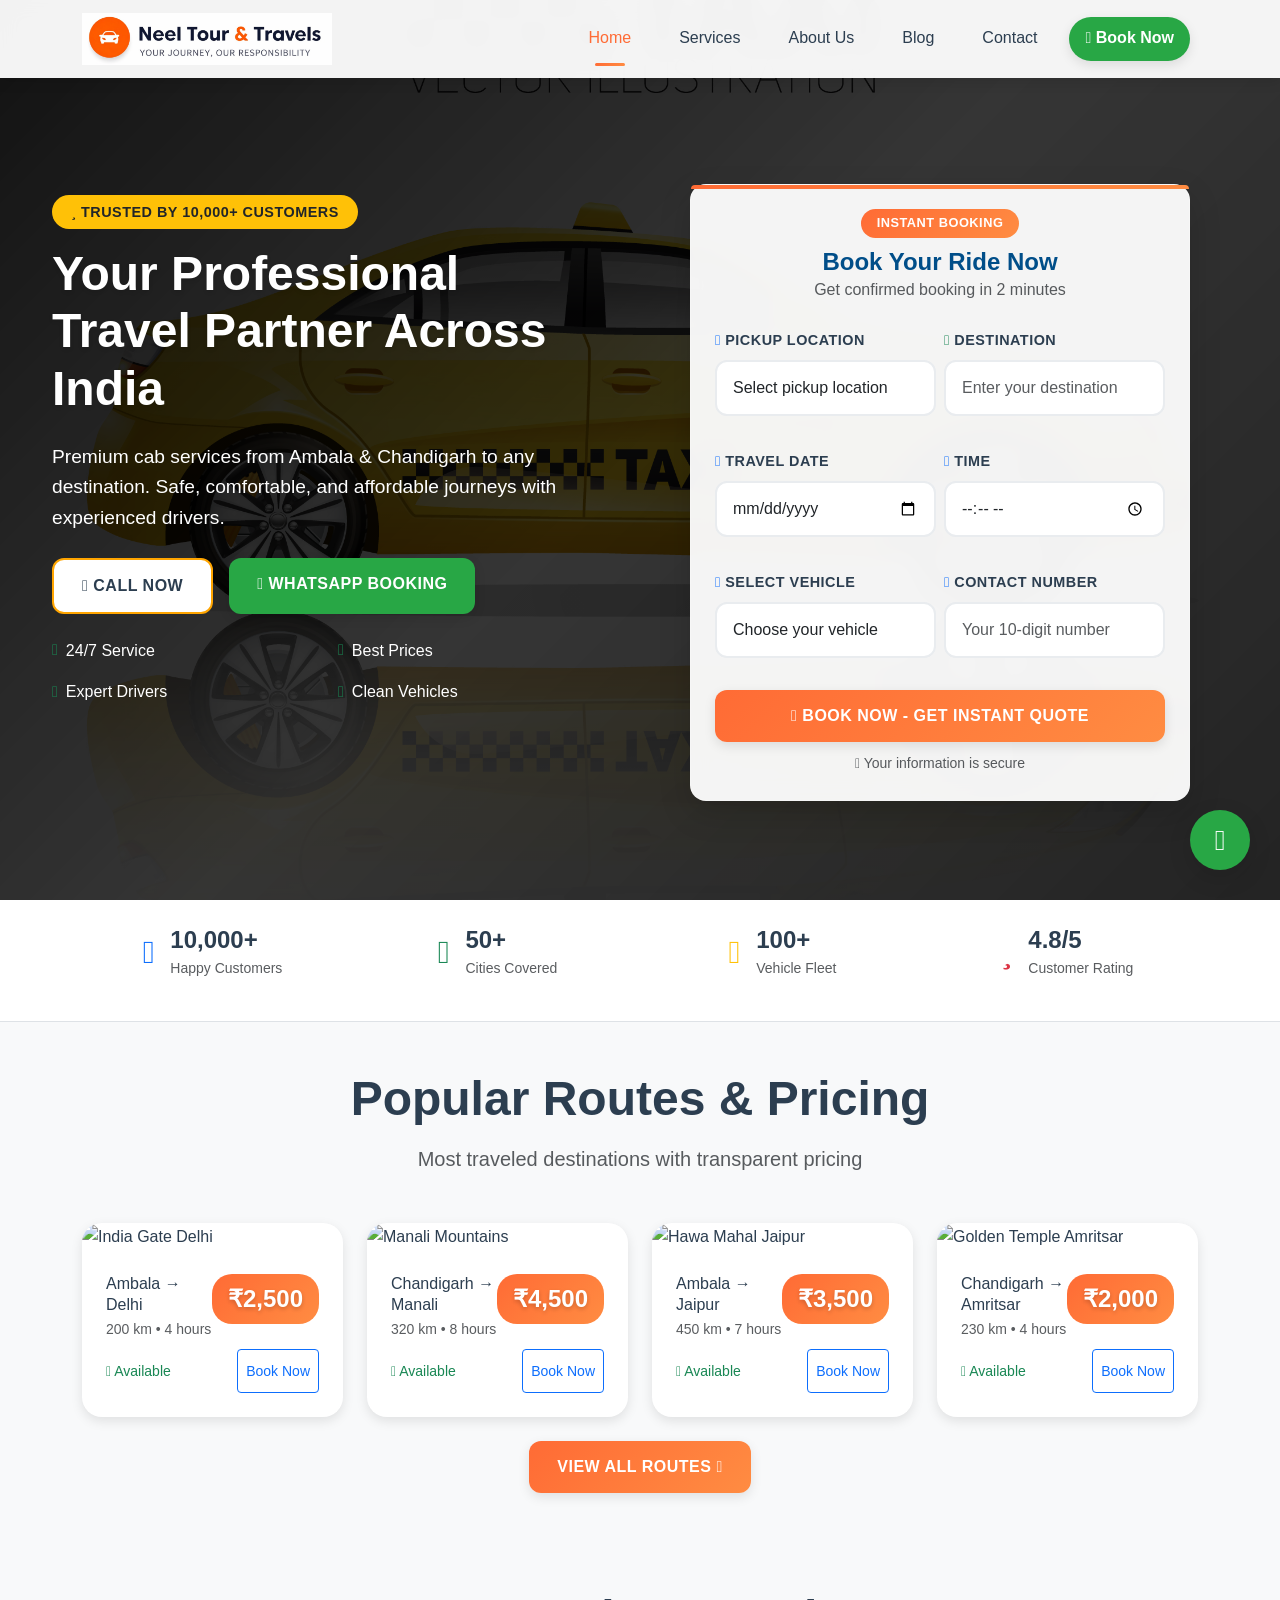
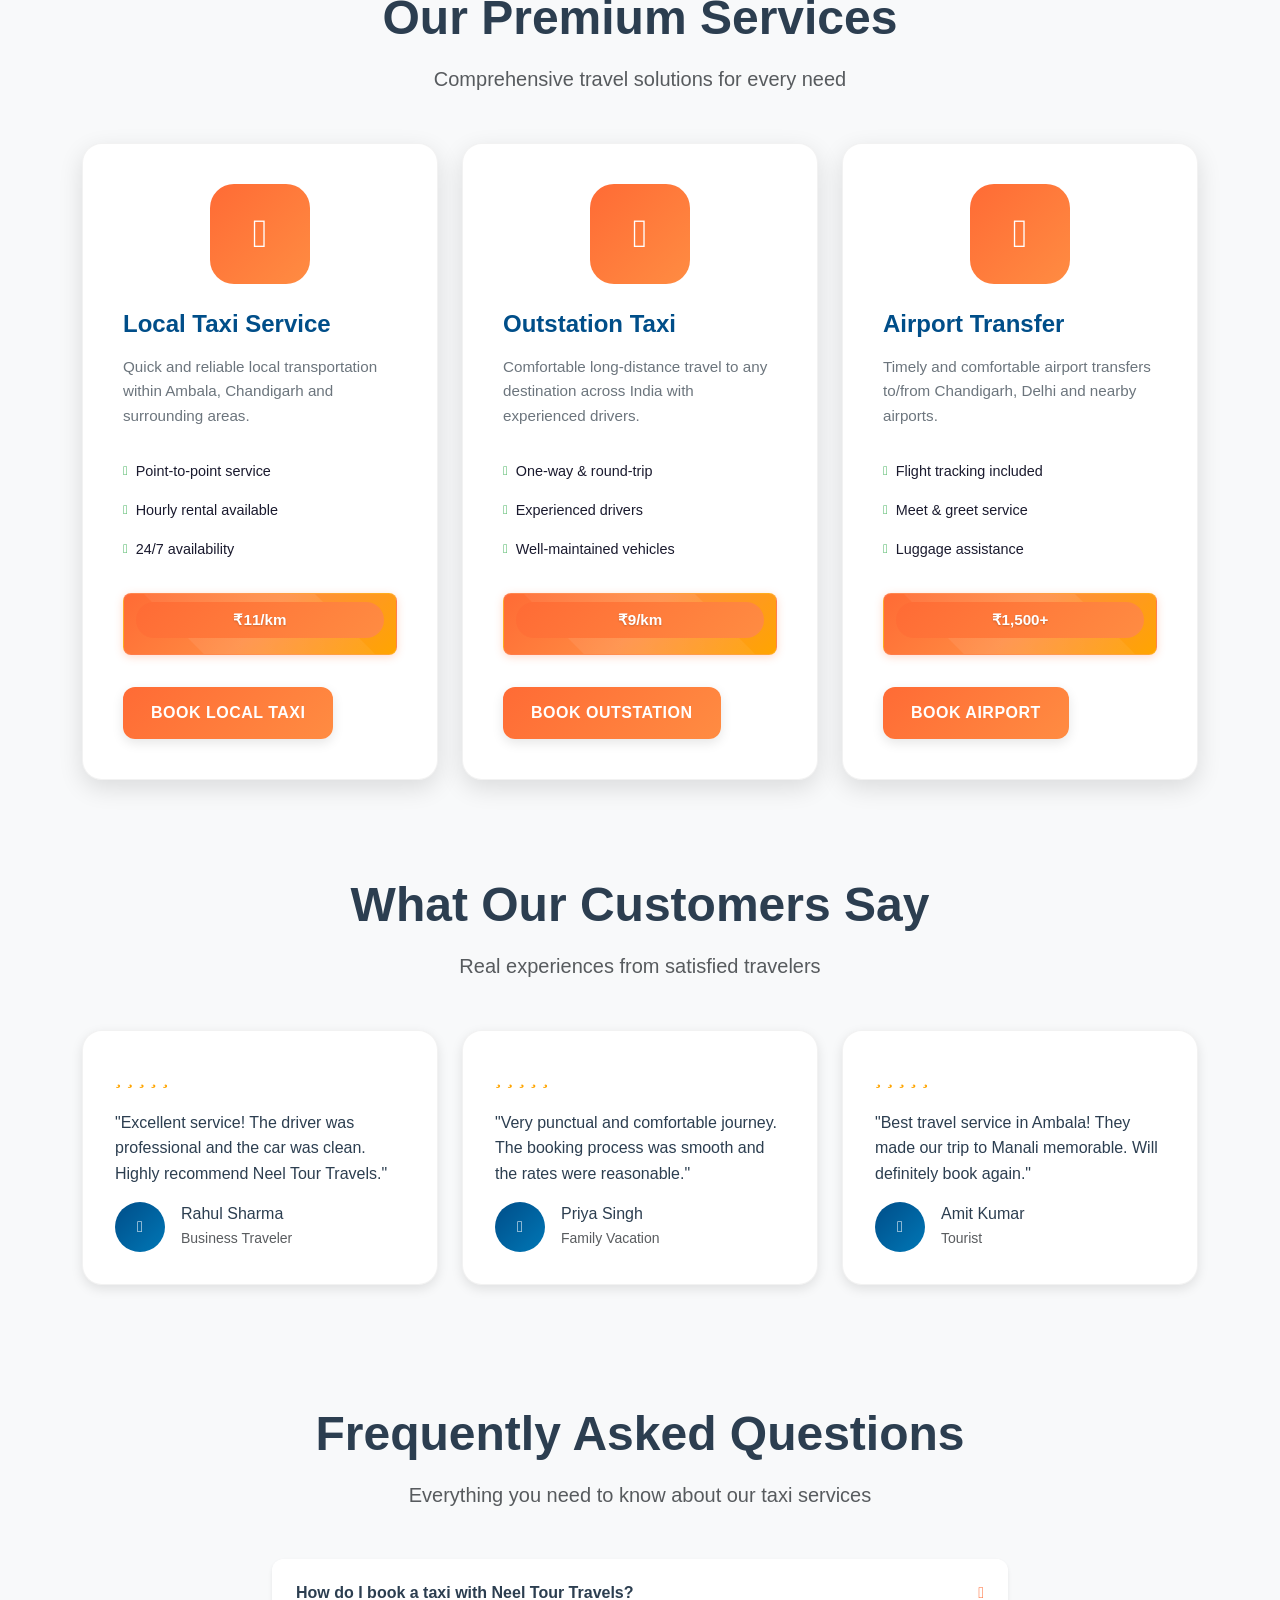
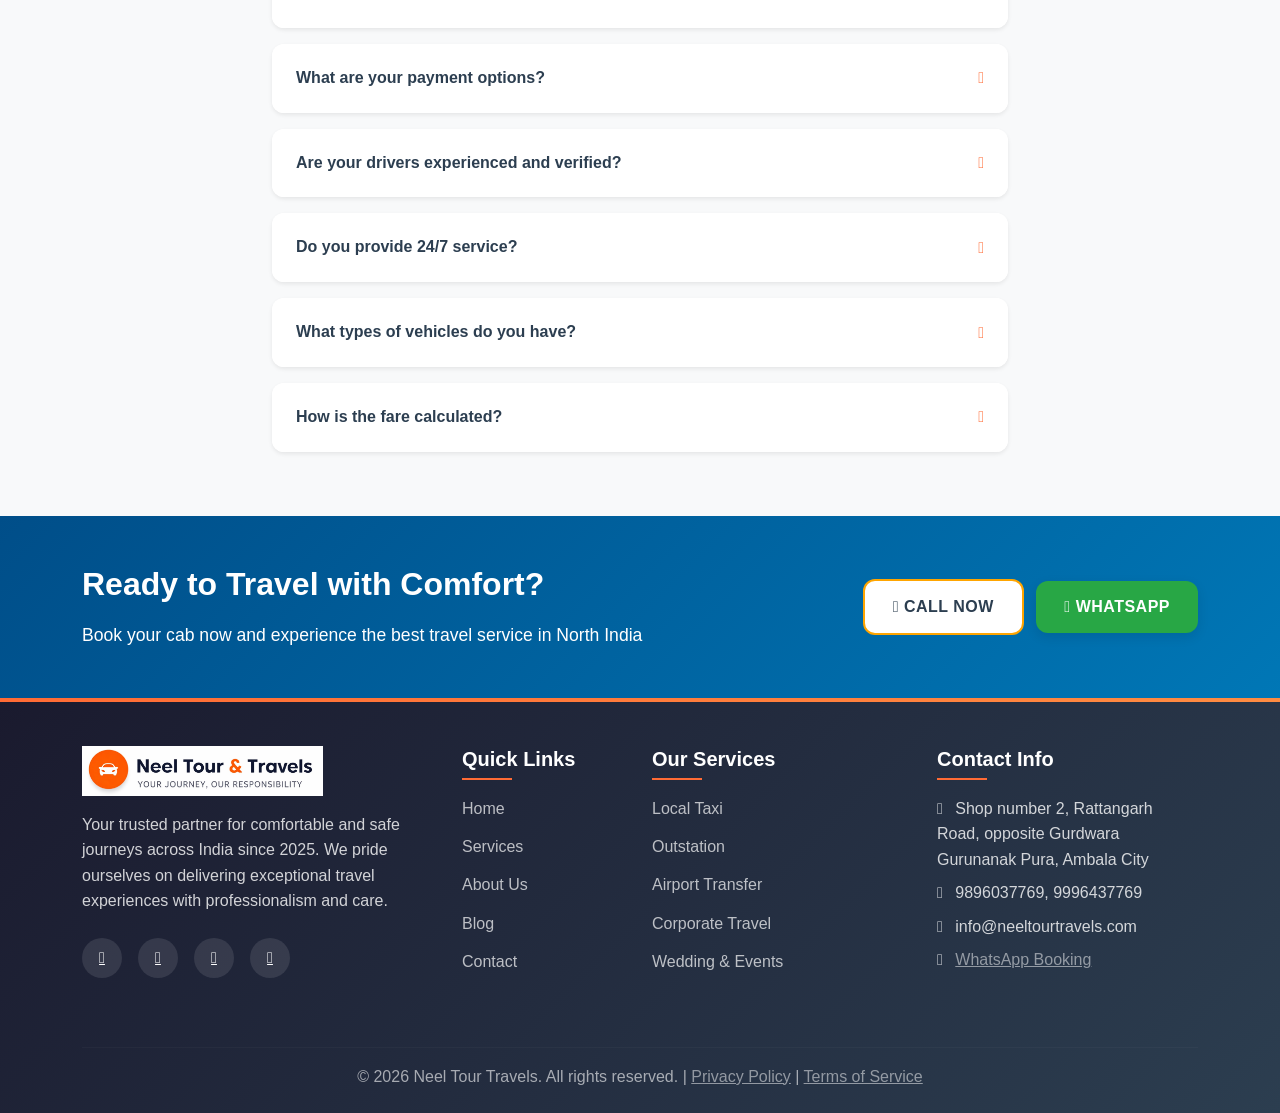
==== commit 0ba748f0: "ggg" ====
--- a/index.html
+++ b/index.html
@@ -184,6 +184,16 @@
     }
     </script>
     
+    <!-- Security Headers and Protection -->
+    <meta name="csrf-token" content="secure-token-123456789">
+    <meta http-equiv="X-Content-Type-Options" content="nosniff">
+    <meta http-equiv="X-Frame-Options" content="DENY">
+    <meta http-equiv="X-XSS-Protection" content="1; mode=block">
+    <meta http-equiv="Strict-Transport-Security" content="max-age=31536000; includeSubDomains; preload">
+    <meta http-equiv="Content-Security-Policy" content="default-src 'self' https://cdn.jsdelivr.net https://cdnjs.cloudflare.com https://unpkg.com; script-src 'self' 'unsafe-inline' https://cdn.jsdelivr.net https://cdnjs.cloudflare.com https://unpkg.com; style-src 'self' 'unsafe-inline' https://cdn.jsdelivr.net https://cdnjs.cloudflare.com https://unpkg.com; img-src 'self' https://images.pexels.com data:; font-src 'self' https://fonts.googleapis.com https://fonts.gstatic.com; connect-src 'self' https://api.whatsapp.com; frame-ancestors 'none';">
+    <meta name="referrer" content="strict-origin-when-cross-origin">
+    <meta name="robots" content="index, follow, max-image-preview:large, max-snippet:-1, max-video-preview:-1">
+    
     <!-- Performance and SEO Meta Tags -->
     <meta name="theme-color" content="#FF6B35">
     <meta name="mobile-web-app-capable" content="yes">
@@ -880,8 +890,153 @@
     <script src="https://unpkg.com/aos@2.3.1/dist/aos.js" defer></script>
     <script src="script.js" defer></script>
     
-    <!-- Performance Optimization Script -->
+    <!-- Security and Performance Optimization Scripts -->
     <script>
+        // Security and integrity checks
+        (function() {
+            'use strict';
+            
+            // Prevent right-click and context menu
+            document.addEventListener('contextmenu', function(e) {
+                e.preventDefault();
+                console.log('Context menu prevented for security');
+            });
+            
+            // Prevent text selection on sensitive elements
+            document.addEventListener('selectstart', function(e) {
+                if (e.target.closest('.booking-form, .navbar, .contact-info-card')) {
+                    e.preventDefault();
+                }
+            });
+            
+            // Prevent drag and drop
+            document.addEventListener('dragstart', function(e) {
+                if (e.target.closest('img, .booking-form')) {
+                    e.preventDefault();
+                }
+            });
+            
+            // Content Security Policy enforcement
+            if (!window.csp) {
+                console.warn('CSP not enforced - please implement server-side CSP headers');
+            }
+            
+            // Check for console tampering
+            const originalConsole = window.console;
+            Object.defineProperty(window, 'console', {
+                get: function() {
+                    return originalConsole;
+                },
+                set: function(value) {
+                    if (value !== originalConsole) {
+                        console.warn('Console tampering detected!');
+                    }
+                    originalConsole = value;
+                }
+            });
+            
+            // Prevent iframe embedding
+            if (window.top !== window.self) {
+                document.body.innerHTML = '<h1>Security Alert: This website cannot be embedded in iframes.</h1>';
+                throw new Error('Iframe embedding blocked');
+            }
+            
+            // Form security enhancements
+            function secureForm(form) {
+                // Add CSRF token (if implemented)
+                const csrfToken = document.querySelector('meta[name="csrf-token"]');
+                if (csrfToken) {
+                    const input = document.createElement('input');
+                    input.type = 'hidden';
+                    input.name = 'csrf_token';
+                    input.value = csrfToken.getAttribute('content');
+                    form.appendChild(input);
+                }
+                
+                // Validate form data
+                form.addEventListener('submit', function(e) {
+                    const requiredFields = form.querySelectorAll('[required]');
+                    let isValid = true;
+                    
+                    requiredFields.forEach(field => {
+                        if (!field.value.trim()) {
+                            isValid = false;
+                            field.classList.add('is-invalid');
+                        } else {
+                            field.classList.remove('is-invalid');
+                        }
+                    });
+                    
+                    if (!isValid) {
+                        e.preventDefault();
+                        alert('Please fill in all required fields correctly.');
+                        return false;
+                    }
+                    
+                    // Sanitize input data
+                    const formData = new FormData(form);
+                    for (let [key, value] of formData.entries()) {
+                        if (typeof value === 'string') {
+                            formData.set(key, value.trim().replace(/<script\b[^<]*(?:(?!<\/script>)<[^<]*<\/script>|<\/script>)/gi, ''));
+                        }
+                    }
+                });
+            }
+            
+            // Initialize security for all forms
+            document.addEventListener('DOMContentLoaded', function() {
+                const forms = document.querySelectorAll('form');
+                forms.forEach(secureForm);
+            });
+            
+            // Performance monitoring
+            window.addEventListener('load', function() {
+                setTimeout(function() {
+                    if('performance' in window && 'getEntriesByType' in performance) {
+                        const resources = performance.getEntriesByType('resource');
+                        const slowResources = resources.filter(r => r.duration > 1000);
+                        if(slowResources.length > 0) {
+                            console.warn('Slow resources detected:', slowResources);
+                        }
+                        
+                        // Check for suspicious scripts
+                        const scripts = performance.getEntriesByType('measure').filter(e => e.name.includes('script'));
+                        scripts.forEach(script => {
+                            if(script.duration > 5000) {
+                                console.warn('Suspicious script detected:', script.name, 'Duration:', script.duration + 'ms');
+                            }
+                        });
+                    }
+                }, 0);
+            });
+            
+            // Detect and prevent common attacks
+            function detectSuspiciousActivity() {
+                // Check for URL tampering
+                if (window.location.href !== window.location.origin + window.location.pathname) {
+                    console.warn('URL tampering detected');
+                }
+                
+                // Check for suspicious modifications
+                const originalTitle = document.title;
+                const titleObserver = new MutationObserver(function(mutations) {
+                    mutations.forEach(function(mutation) {
+                        if (mutation.type === 'childList' && document.title !== originalTitle) {
+                            console.warn('Title modification detected');
+                        }
+                    });
+                });
+                
+                titleObserver.observe(document.querySelector('head'), {
+                    childList: true,
+                    subtree: true
+                });
+            }
+            
+            detectSuspiciousActivity();
+            
+        })();
+        
         // Initialize AOS after DOM is ready
         document.addEventListener('DOMContentLoaded', function() {
             // Optimize AOS initialization
@@ -925,19 +1080,6 @@
                 });
             });
         });
-        
-        // Performance monitoring
-        window.addEventListener('load', function() {
-            setTimeout(function() {
-                if('performance' in window && 'getEntriesByType' in performance) {
-                    const resources = performance.getEntriesByType('resource');
-                    const slowResources = resources.filter(r => r.duration > 1000);
-                    if(slowResources.length > 0) {
-                        console.warn('Slow resources detected:', slowResources);
-                    }
-                }
-            }, 0);
-        });
     </script>
 </body>
 </html>
--- a/styles-new.css
+++ b/styles-new.css
@@ -1196,12 +1196,170 @@
     }
 }
 
-/* Performance optimizations */
-@media (prefers-reduced-motion: reduce) {
-    * {
-        animation-duration: 0.01ms !important;
-        animation-iteration-count: 1 !important;
-        transition-duration: 0.01ms !important;
+/* Mobile and Tablet Optimizations */
+
+/* Touch-friendly improvements */
+.btn, .nav-link, .form-control, .form-select {
+    min-height: 44px;
+    touch-action: manipulation;
+}
+
+/* Better mobile navigation */
+@media (max-width: 991px) {
+    .navbar {
+        padding: 0.75rem 0;
+    }
+    
+    .navbar-brand {
+        font-size: 1.2rem;
+    }
+    
+    .navbar-nav .nav-link {
+        padding: 0.75rem 1rem;
+        font-size: 1rem;
+    }
+    
+    .navbar-toggler {
+        padding: 0.5rem 0.75rem;
+        min-height: 44px;
+        min-width: 44px;
+    }
+}
+
+/* Enhanced mobile form styling */
+@media (max-width: 768px) {
+    .booking-form {
+        margin: 20px auto;
+        max-width: 100%;
+        padding: 1.25rem;
+    }
+    
+    .form-group {
+        margin-bottom: 1.25rem;
+    }
+    
+    .form-control, .form-select {
+        padding: 1rem;
+        font-size: 16px;
+        min-height: 48px;
+        border-radius: 8px;
+    }
+    
+    .form-label {
+        font-size: 14px;
+        margin-bottom: 0.5rem;
+        font-weight: 600;
+    }
+    
+    .btn {
+        padding: 1rem 1.5rem;
+        font-size: 16px;
+        min-height: 48px;
+        border-radius: 8px;
+    }
+}
+
+/* Tablet-specific optimizations */
+@media (min-width: 768px) and (max-width: 1024px) {
+    .container {
+        max-width: 95%;
+    }
+    
+    .hero-content h1 {
+        font-size: 2.2rem;
+    }
+    
+    .booking-form {
+        max-width: 450px;
+    }
+}
+
+/* Small mobile optimizations */
+@media (max-width: 480px) {
+    .hero-content h1 {
+        font-size: 1.8rem;
+        line-height: 1.1;
+    }
+    
+    .hero-content .lead {
+        font-size: 1rem;
+    }
+    
+    .booking-form {
+        margin: 15px auto;
+        padding: 1rem;
+    }
+    
+    .form-control, .form-select {
+        padding: 0.875rem;
+        font-size: 16px;
+    }
+    
+    .btn {
+        padding: 0.875rem 1.25rem;
+        font-size: 16px;
+    }
+    
+    .service-card, .blog-card, .contact-info-card {
+        margin-bottom: 1.5rem;
+    }
+}
+
+/* Accessibility improvements */
+@media (max-width: 768px) {
+    .visually-hidden {
+        display: none;
+    }
+    
+    .sr-only {
+        position: absolute;
+        width: 1px;
+        height: 1px;
+        padding: 0;
+        margin: -1px;
+        overflow: hidden;
+        clip: rect(0, 0, 0, 0);
+        white-space: nowrap;
+        border: 0;
+    }
+    
+    /* Focus indicators for better accessibility */
+    .form-control:focus,
+    .form-select:focus,
+    .btn:focus {
+        outline: 2px solid var(--primary-color);
+        outline-offset: 2px;
+    }
+    
+    /* Better contrast for mobile */
+    .text-muted {
+        color: #6c757d;
+        opacity: 0.9;
+    }
+}
+
+/* Performance optimizations for mobile */
+@media (max-width: 768px) {
+    /* Reduce animations on mobile for better performance */
+    .hero::before {
+        animation: none;
+    }
+    
+    .booking-form {
+        transition: none;
+        transform: none;
+    }
+    
+    .service-card:hover,
+    .blog-card:hover {
+        transform: none;
+        transition: box-shadow 0.3s ease;
+    }
+    
+    /* Optimize images for mobile */
+    img {
+        content-visibility: auto;
+    contain-intrinsic-size: 1024px 768px;
     }
 }
 
--- a/styles-new.css
+++ b/styles-new.css
@@ -1196,12 +1196,170 @@
     }
 }
 
-/* Performance optimizations */
-@media (prefers-reduced-motion: reduce) {
-    * {
-        animation-duration: 0.01ms !important;
-        animation-iteration-count: 1 !important;
-        transition-duration: 0.01ms !important;
+/* Mobile and Tablet Optimizations */
+
+/* Touch-friendly improvements */
+.btn, .nav-link, .form-control, .form-select {
+    min-height: 44px;
+    touch-action: manipulation;
+}
+
+/* Better mobile navigation */
+@media (max-width: 991px) {
+    .navbar {
+        padding: 0.75rem 0;
+    }
+    
+    .navbar-brand {
+        font-size: 1.2rem;
+    }
+    
+    .navbar-nav .nav-link {
+        padding: 0.75rem 1rem;
+        font-size: 1rem;
+    }
+    
+    .navbar-toggler {
+        padding: 0.5rem 0.75rem;
+        min-height: 44px;
+        min-width: 44px;
+    }
+}
+
+/* Enhanced mobile form styling */
+@media (max-width: 768px) {
+    .booking-form {
+        margin: 20px auto;
+        max-width: 100%;
+        padding: 1.25rem;
+    }
+    
+    .form-group {
+        margin-bottom: 1.25rem;
+    }
+    
+    .form-control, .form-select {
+        padding: 1rem;
+        font-size: 16px;
+        min-height: 48px;
+        border-radius: 8px;
+    }
+    
+    .form-label {
+        font-size: 14px;
+        margin-bottom: 0.5rem;
+        font-weight: 600;
+    }
+    
+    .btn {
+        padding: 1rem 1.5rem;
+        font-size: 16px;
+        min-height: 48px;
+        border-radius: 8px;
+    }
+}
+
+/* Tablet-specific optimizations */
+@media (min-width: 768px) and (max-width: 1024px) {
+    .container {
+        max-width: 95%;
+    }
+    
+    .hero-content h1 {
+        font-size: 2.2rem;
+    }
+    
+    .booking-form {
+        max-width: 450px;
+    }
+}
+
+/* Small mobile optimizations */
+@media (max-width: 480px) {
+    .hero-content h1 {
+        font-size: 1.8rem;
+        line-height: 1.1;
+    }
+    
+    .hero-content .lead {
+        font-size: 1rem;
+    }
+    
+    .booking-form {
+        margin: 15px auto;
+        padding: 1rem;
+    }
+    
+    .form-control, .form-select {
+        padding: 0.875rem;
+        font-size: 16px;
+    }
+    
+    .btn {
+        padding: 0.875rem 1.25rem;
+        font-size: 16px;
+    }
+    
+    .service-card, .blog-card, .contact-info-card {
+        margin-bottom: 1.5rem;
+    }
+}
+
+/* Accessibility improvements */
+@media (max-width: 768px) {
+    .visually-hidden {
+        display: none;
+    }
+    
+    .sr-only {
+        position: absolute;
+        width: 1px;
+        height: 1px;
+        padding: 0;
+        margin: -1px;
+        overflow: hidden;
+        clip: rect(0, 0, 0, 0);
+        white-space: nowrap;
+        border: 0;
+    }
+    
+    /* Focus indicators for better accessibility */
+    .form-control:focus,
+    .form-select:focus,
+    .btn:focus {
+        outline: 2px solid var(--primary-color);
+        outline-offset: 2px;
+    }
+    
+    /* Better contrast for mobile */
+    .text-muted {
+        color: #6c757d;
+        opacity: 0.9;
+    }
+}
+
+/* Performance optimizations for mobile */
+@media (max-width: 768px) {
+    /* Reduce animations on mobile for better performance */
+    .hero::before {
+        animation: none;
+    }
+    
+    .booking-form {
+        transition: none;
+        transform: none;
+    }
+    
+    .service-card:hover,
+    .blog-card:hover {
+        transform: none;
+        transition: box-shadow 0.3s ease;
+    }
+    
+    /* Optimize images for mobile */
+    img {
+        content-visibility: auto;
+    contain-intrinsic-size: 1024px 768px;
     }
 }
 
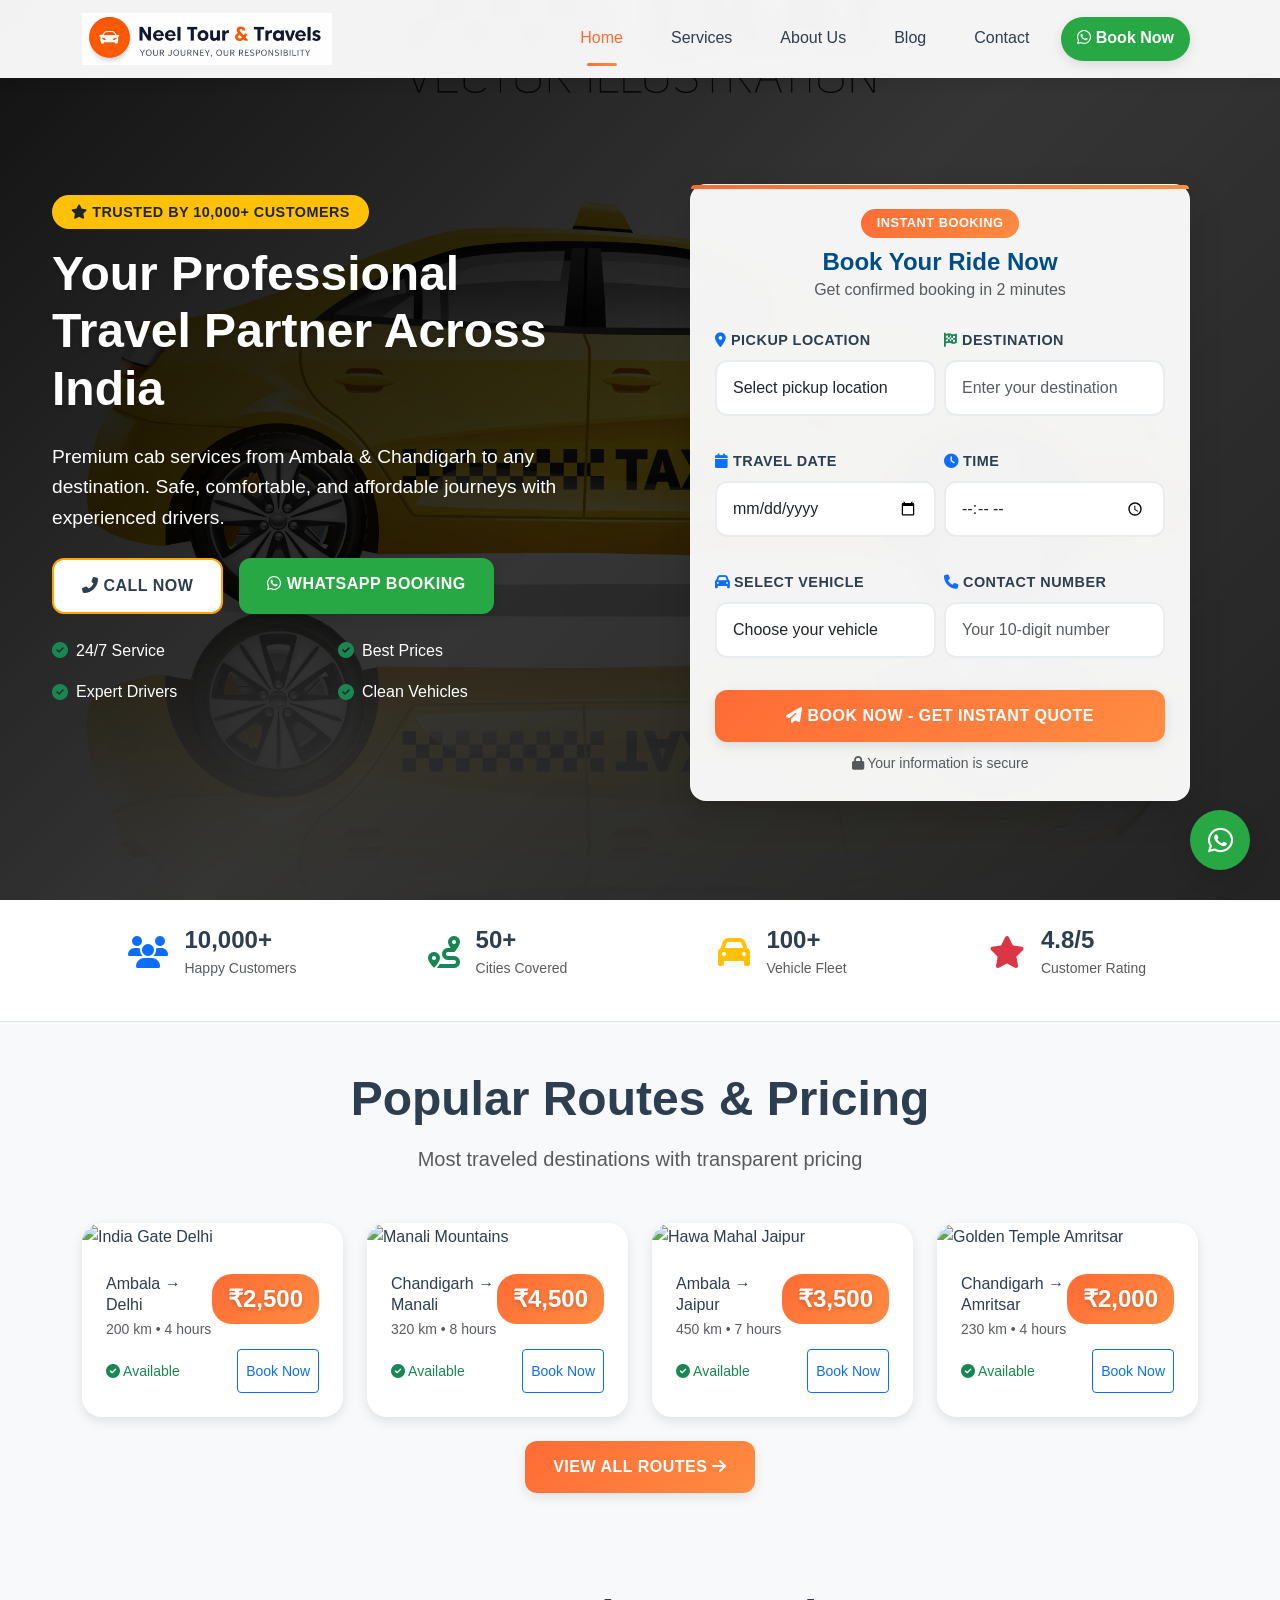
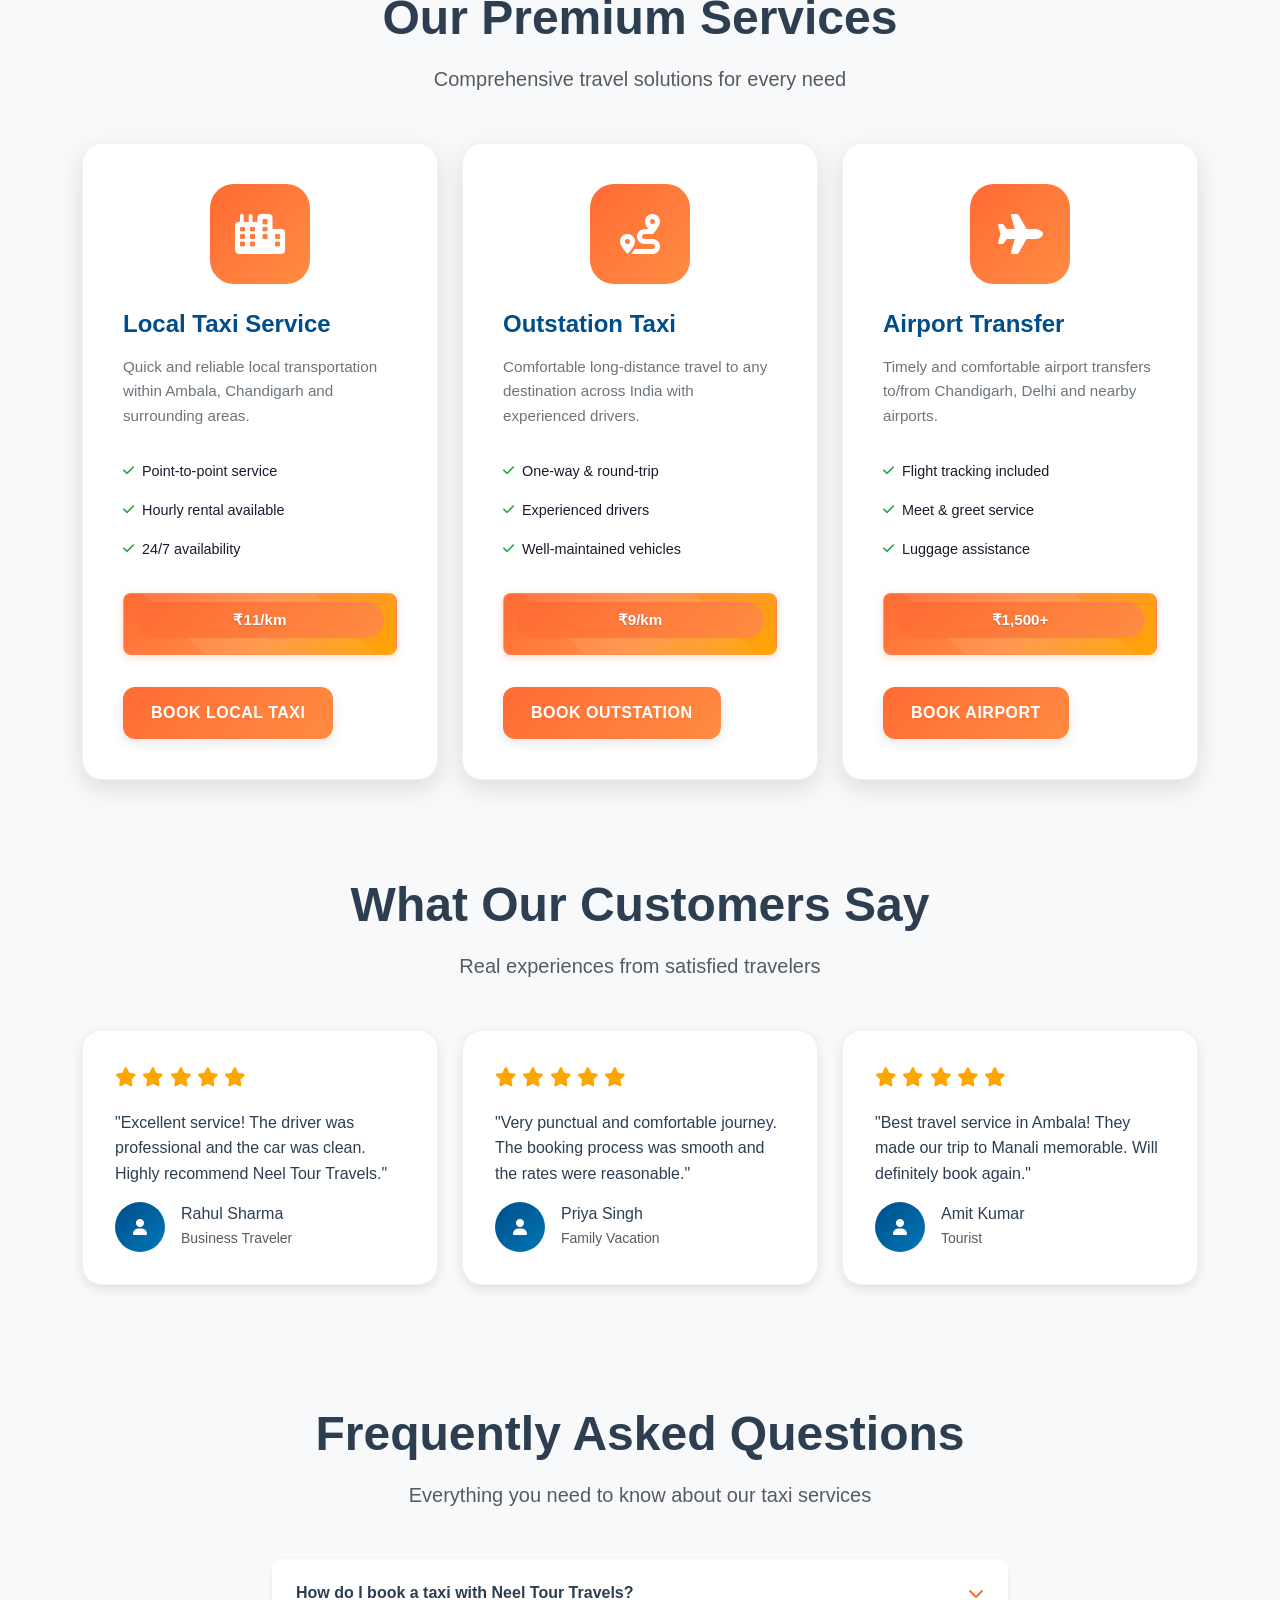
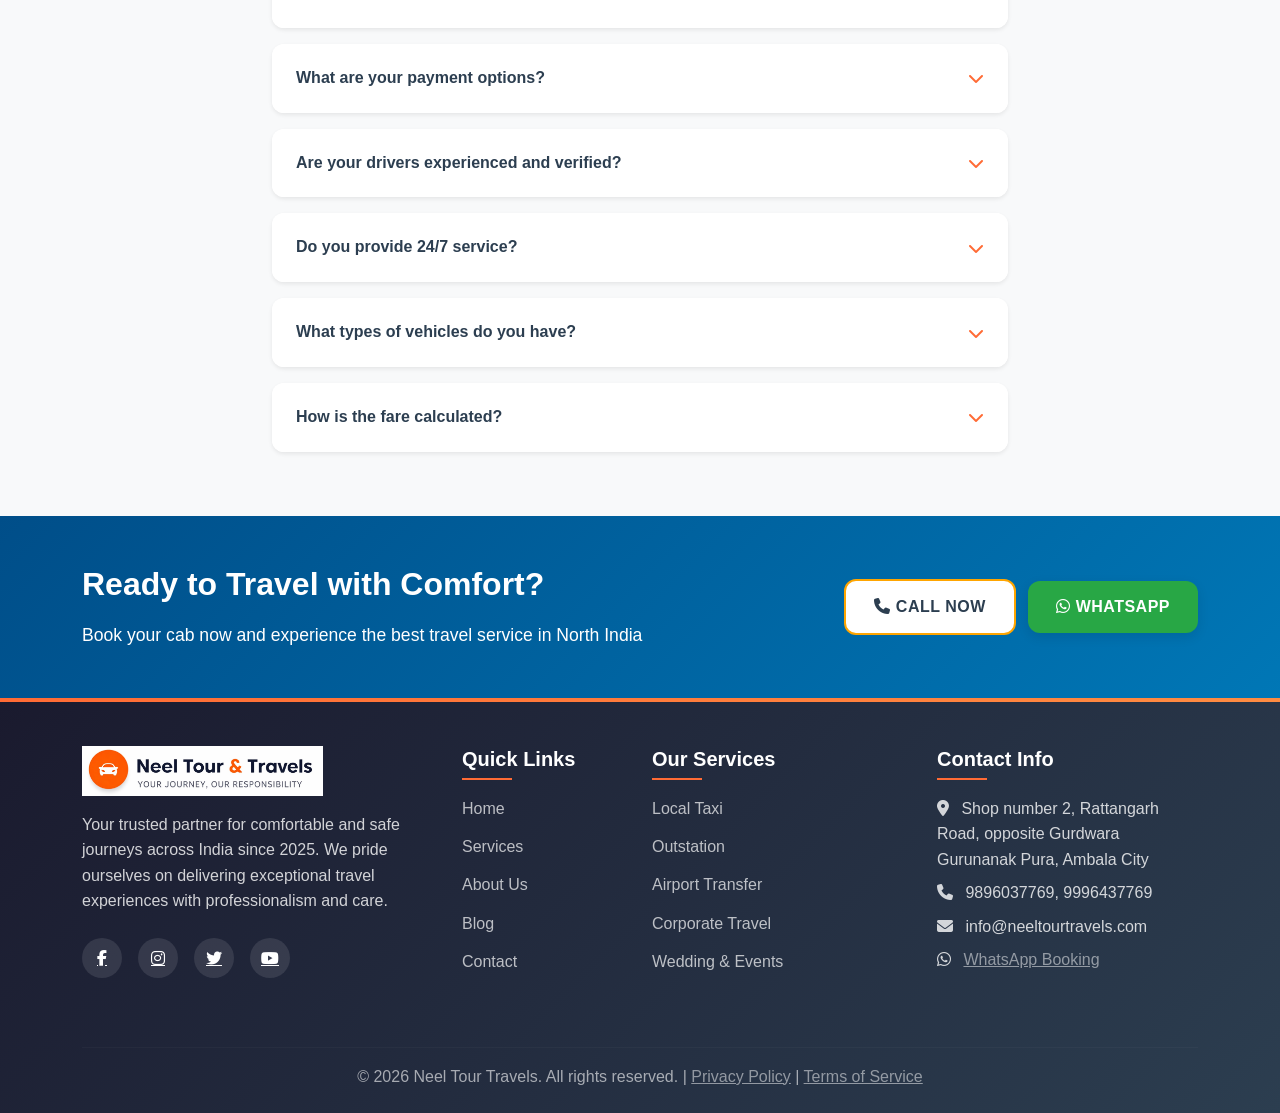
==== commit cafda4b0: "jj" ====
--- a/index.html
+++ b/index.html
@@ -190,9 +190,12 @@
     <meta http-equiv="X-Frame-Options" content="DENY">
     <meta http-equiv="X-XSS-Protection" content="1; mode=block">
     <meta http-equiv="Strict-Transport-Security" content="max-age=31536000; includeSubDomains; preload">
-    <meta http-equiv="Content-Security-Policy" content="default-src 'self' https://cdn.jsdelivr.net https://cdnjs.cloudflare.com https://unpkg.com; script-src 'self' 'unsafe-inline' https://cdn.jsdelivr.net https://cdnjs.cloudflare.com https://unpkg.com; style-src 'self' 'unsafe-inline' https://cdn.jsdelivr.net https://cdnjs.cloudflare.com https://unpkg.com; img-src 'self' https://images.pexels.com data:; font-src 'self' https://fonts.googleapis.com https://fonts.gstatic.com; connect-src 'self' https://api.whatsapp.com; frame-ancestors 'none';">
+    <meta http-equiv="Content-Security-Policy" content="default-src 'self' https://cdn.jsdelivr.net https://cdnjs.cloudflare.com https://unpkg.com https://cdnjs.cloudflare.com https://use.fontawesome.com; script-src 'self' 'unsafe-inline' https://cdn.jsdelivr.net https://cdnjs.cloudflare.com https://unpkg.com; style-src 'self' 'unsafe-inline' https://cdn.jsdelivr.net https://cdnjs.cloudflare.com https://unpkg.com https://cdnjs.cloudflare.com; img-src 'self' https://images.pexels.com data:; font-src 'self' https://fonts.googleapis.com https://fonts.gstatic.com https://cdnjs.cloudflare.com; connect-src 'self' https://api.whatsapp.com; frame-ancestors 'none';">
     <meta name="referrer" content="strict-origin-when-cross-origin">
     <meta name="robots" content="index, follow, max-image-preview:large, max-snippet:-1, max-video-preview:-1">
+    
+    <!-- Fallback Icons -->
+    <link rel="stylesheet" href="https://cdnjs.cloudflare.com/ajax/libs/font-awesome/6.4.0/css/all.min.css" crossorigin="anonymous">
     
     <!-- Performance and SEO Meta Tags -->
     <meta name="theme-color" content="#FF6B35">
@@ -313,10 +316,10 @@
                     </p>
                     <div class="d-flex flex-wrap gap-3">
                         <a href="tel:9896037769" class="btn btn-light btn-lg">
-                            <i class="fas fa-phone-alt"></i> Call Now
+                            <i class="fas fa-phone-alt" data-fallback="📞"></i> Call Now
                         </a>
                         <a href="#" class="btn btn-success btn-lg" onclick="openWhatsApp()">
-                            <i class="fab fa-whatsapp"></i> WhatsApp Booking
+                            <i class="fab fa-whatsapp" data-fallback="💬"></i> WhatsApp Booking
                         </a>
                     </div>
                     <div class="mt-4">
@@ -360,7 +363,7 @@
                                 <div class="col-md-6">
                                     <div class="form-group">
                                         <label class="form-label">
-                                            <i class="fas fa-map-marker-alt text-primary"></i> Pickup Location
+                                            <i class="fas fa-map-marker-alt text-primary" data-fallback="📍"></i> Pickup Location
                                         </label>
                                         <select class="form-select" id="fromLocation" required>
                                             <option value="">Select pickup location</option>
@@ -375,7 +378,7 @@
                                 <div class="col-md-6">
                                     <div class="form-group">
                                         <label class="form-label">
-                                            <i class="fas fa-flag-checkered text-success"></i> Destination
+                                            <i class="fas fa-flag-checkered text-success" data-fallback="🏁"></i> Destination
                                         </label>
                                         <input type="text" class="form-control" id="toLocation" 
                                                placeholder="Enter your destination" required>
@@ -1037,7 +1040,38 @@
             
         })();
         
-        // Initialize AOS after DOM is ready
+        // Icon fallback system
+            function loadFontAwesome() {
+                if (!document.querySelector('link[href*="font-awesome"]')) {
+                    const faLink = document.createElement('link');
+                    faLink.rel = 'stylesheet';
+                    faLink.href = 'https://cdnjs.cloudflare.com/ajax/libs/font-awesome/6.4.0/css/all.min.css';
+                    faLink.crossOrigin = 'anonymous';
+                    faLink.integrity = 'sha384-Qz5a2T8OyEi9q0dNdbYl+GpZtGZp3yqJp5v4M4U8q1qA';
+                    document.head.appendChild(faLink);
+                    console.log('FontAwesome fallback loaded');
+                }
+            }
+            
+            // Check icon visibility
+            function checkIcons() {
+                const icons = document.querySelectorAll('.fas, .fab');
+                icons.forEach(icon => {
+                    const styles = window.getComputedStyle(icon);
+                    if (styles.fontFamily.includes('Font Awesome') === false && !icon.classList.contains('icon-fallback')) {
+                        icon.classList.add('icon-fallback');
+                        icon.style.color = '#FF6B35';
+                        icon.textContent = icon.getAttribute('data-fallback') || '•';
+                        console.log('Icon fallback applied to:', icon);
+                    }
+                });
+            }
+            
+            // Initialize icon system
+            document.addEventListener('DOMContentLoaded', function() {
+                loadFontAwesome();
+                setTimeout(checkIcons, 1000);
+            });
         document.addEventListener('DOMContentLoaded', function() {
             // Optimize AOS initialization
             if(typeof AOS !== 'undefined') {
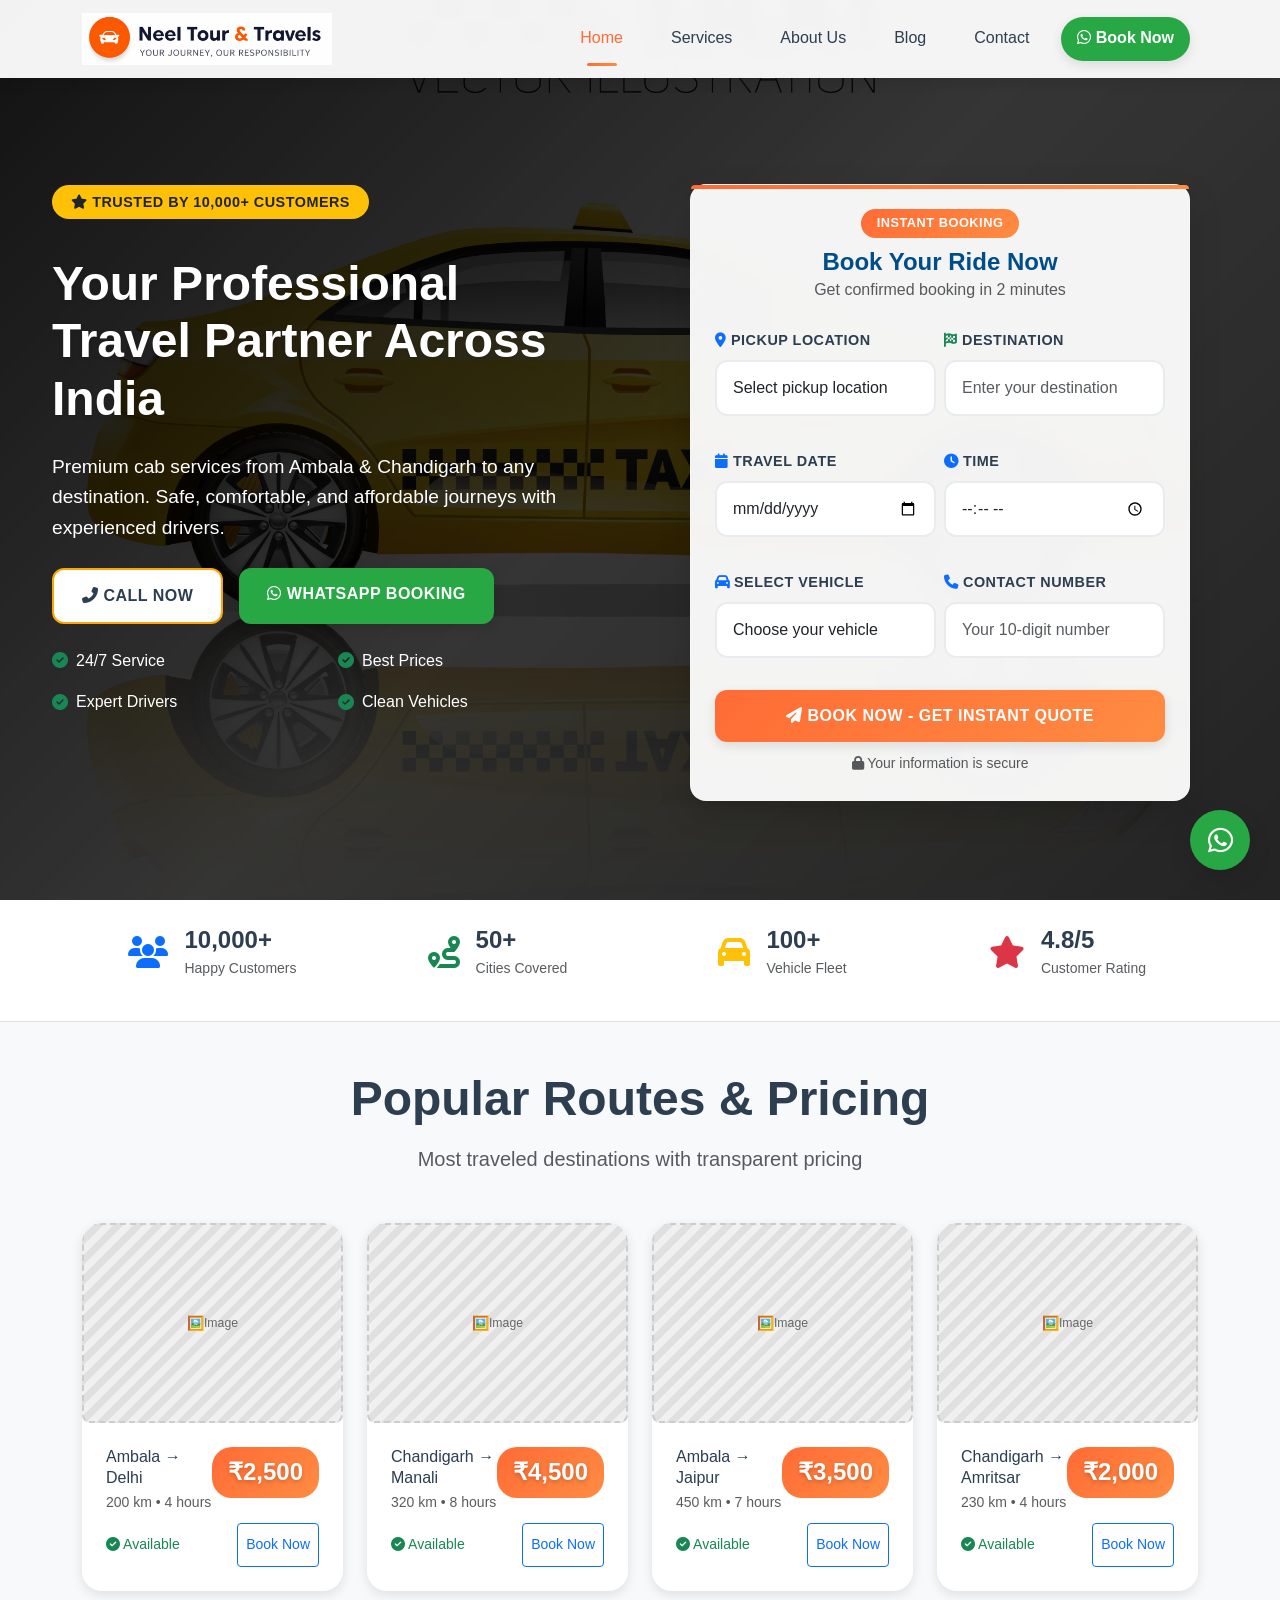
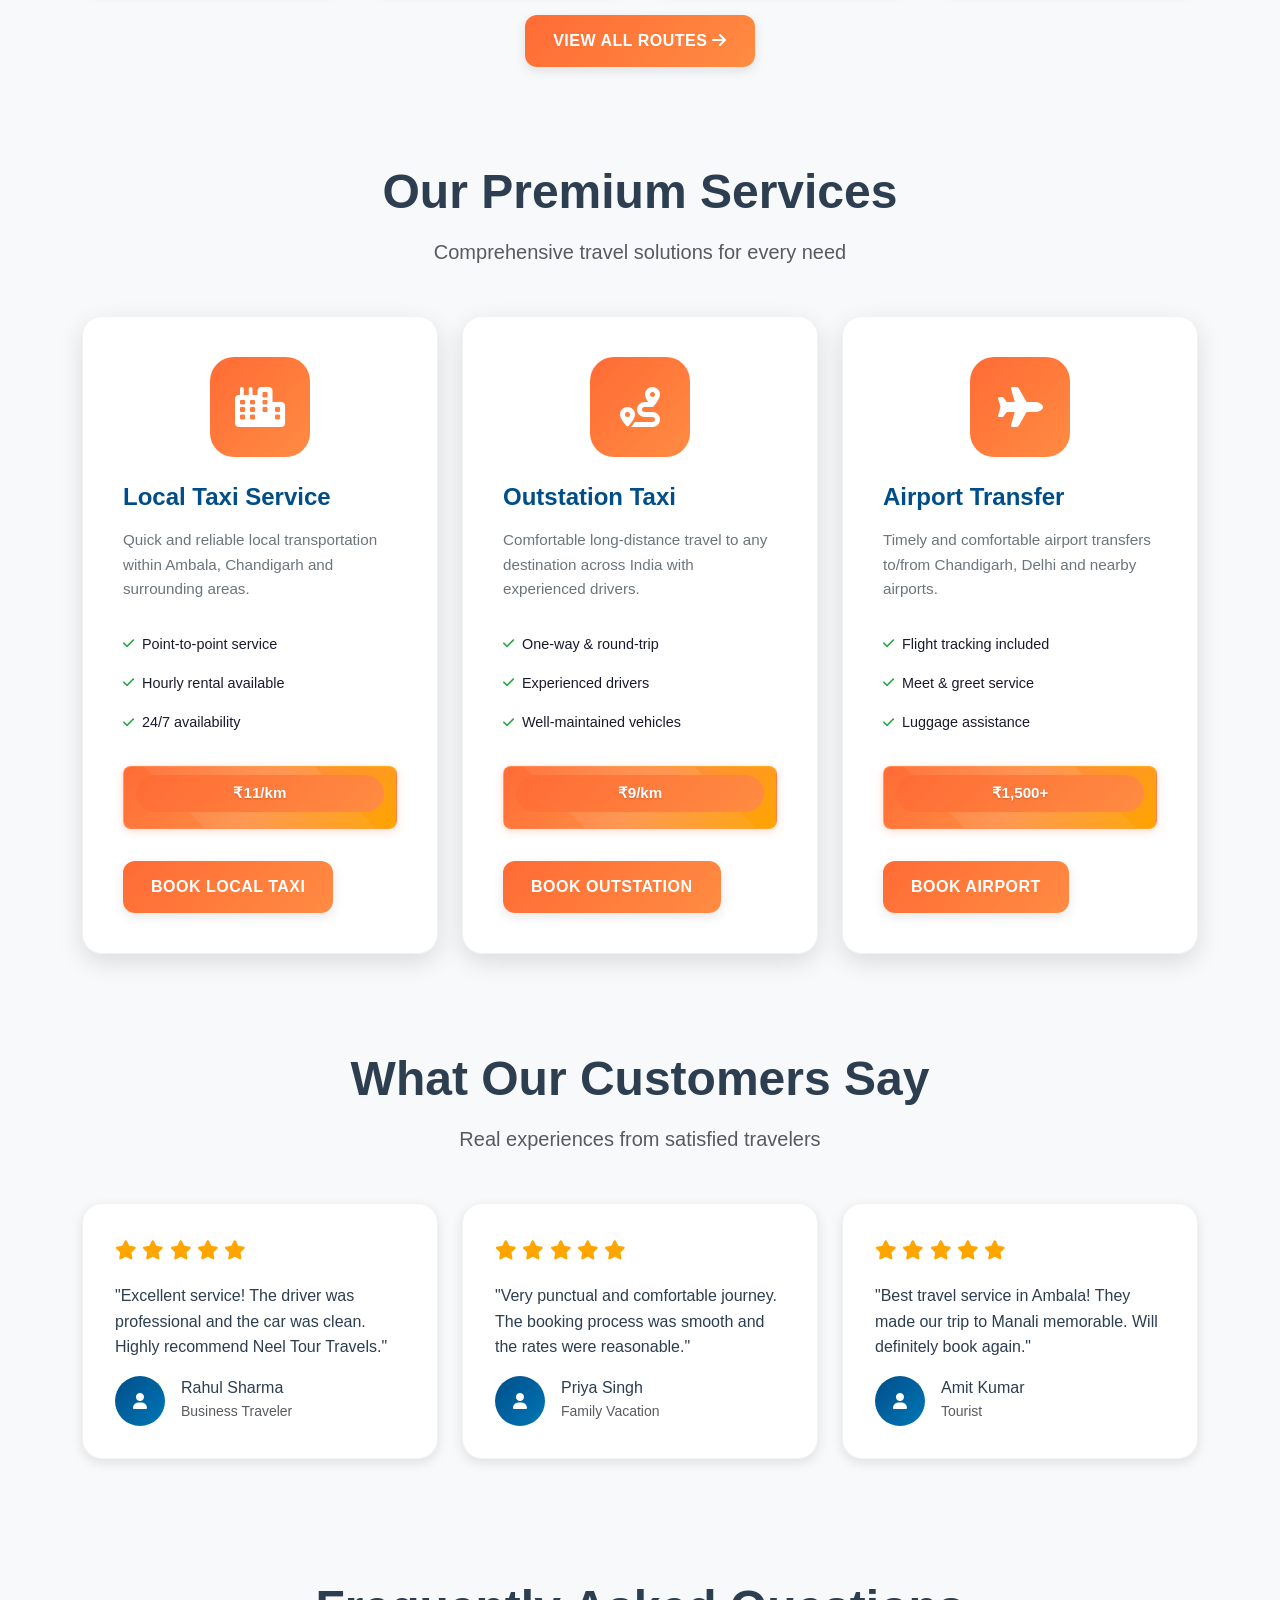
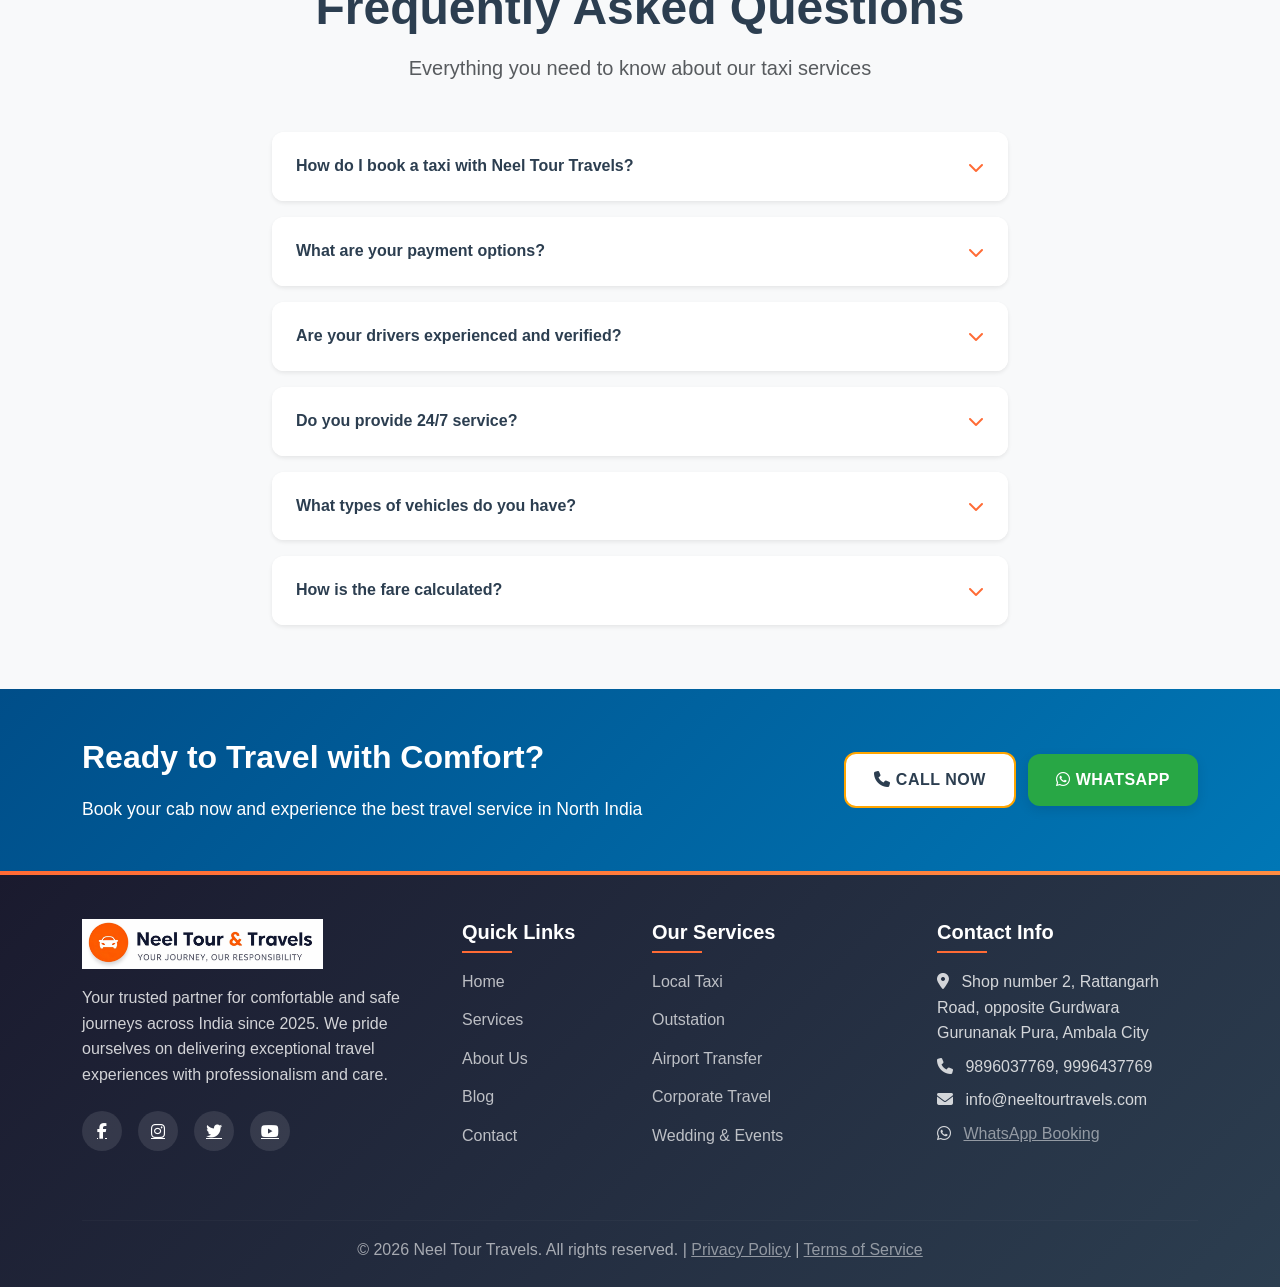
==== commit fbc51c50: "ddd" ====
--- a/index.html
+++ b/index.html
@@ -307,7 +307,7 @@
                     <div class="badge bg-warning text-dark mb-3">
                         <i class="fas fa-star"></i> Trusted by 10,000+ Customers
                     </div>
-                    <h1 class="display-2 fw-bold text-white mb-4">
+                    <h1 class="display-2 fw-bold text-white mb-4" style="margin-top: 20px;">
                         Your Professional Travel Partner Across India
                     </h1>
                     <p class="lead text-white mb-4">
@@ -316,7 +316,7 @@
                     </p>
                     <div class="d-flex flex-wrap gap-3">
                         <a href="tel:9896037769" class="btn btn-light btn-lg">
-                            <i class="fas fa-phone-alt" data-fallback="📞"></i> Call Now
+                            <i class="fas fa-phone-alt" data-fallback="📞" style="transform: scaleX(1);"></i> Call Now
                         </a>
                         <a href="#" class="btn btn-success btn-lg" onclick="openWhatsApp()">
                             <i class="fab fa-whatsapp" data-fallback="💬"></i> WhatsApp Booking
@@ -1067,10 +1067,64 @@
                 });
             }
             
+            // Image fallback system
+            function handleImageErrors() {
+                const images = document.querySelectorAll('img');
+                images.forEach(img => {
+                    img.addEventListener('error', function() {
+                        if (!img.classList.contains('fallback-applied')) {
+                            img.classList.add('fallback-applied');
+                            
+                            // Create a styled placeholder
+                            const placeholder = document.createElement('div');
+                            placeholder.style.cssText = `
+                                width: ${img.width || '100%'};
+                                height: ${img.height || '200px'};
+                                background: linear-gradient(135deg, #f0f0f0 25%, #e0e0e0 25%, #e0e0e0 50%, #f0f0f0 50%, #f0f0f0 75%, #e0e0e0 75%, #e0e0e0);
+                                background-size: 20px 20px;
+                                display: flex;
+                                align-items: center;
+                                justify-content: center;
+                                color: #666;
+                                font-size: 14px;
+                                font-family: Arial, sans-serif;
+                                border-radius: 8px;
+                                border: 2px dashed #ccc;
+                                text-align: center;
+                                padding: 20px;
+                                box-sizing: border-box;
+                            `;
+                            
+                            // Add icon or text based on context
+                            const alt = img.alt || '';
+                            if (alt.includes('logo')) {
+                                placeholder.innerHTML = '🚗<br><small>Logo</small>';
+                            } else if (alt.includes('taxi') || alt.includes('cab')) {
+                                placeholder.innerHTML = '🚕<br><small>Taxi</small>';
+                            } else if (alt.includes('ambala') || alt.includes('chandigarh')) {
+                                placeholder.innerHTML = '📍<br><small>Location</small>';
+                            } else {
+                                placeholder.innerHTML = '🖼️<br><small>Image</small>';
+                            }
+                            
+                            // Replace image with placeholder
+                            img.parentNode.replaceChild(placeholder, img);
+                            console.log('Enhanced image fallback applied for:', alt);
+                        }
+                    });
+                    
+                    // Also check if image is already broken (for cached images)
+                    if (img.naturalWidth === 0 && img.complete) {
+                        img.dispatchEvent(new Event('error'));
+                    }
+                });
+            }
+            
             // Initialize icon system
             document.addEventListener('DOMContentLoaded', function() {
                 loadFontAwesome();
                 setTimeout(checkIcons, 1000);
+                handleImageErrors();
             });
         document.addEventListener('DOMContentLoaded', function() {
             // Optimize AOS initialization
--- a/styles-new.css
+++ b/styles-new.css
@@ -1196,6 +1196,55 @@
     }
 }
 
+/* Icon fixes and fallbacks */
+.fas, .fab {
+    transform: scale(1) !important;
+    transform-origin: center center !important;
+    -webkit-transform: scale(1) !important;
+    -moz-transform: scale(1) !important;
+    -ms-transform: scale(1) !important;
+    -o-transform: scale(1) !important;
+}
+
+.fa-phone-alt {
+    transform: scaleX(1) rotate(0deg) !important;
+    -webkit-transform: scaleX(1) rotate(0deg) !important;
+    -moz-transform: scaleX(1) rotate(0deg) !important;
+    -ms-transform: scaleX(1) rotate(0deg) !important;
+    -o-transform: scaleX(1) rotate(0deg) !important;
+}
+
+.icon-fallback {
+    font-size: 1.2em !important;
+    vertical-align: middle !important;
+    display: inline-block !important;
+    width: 1.2em !important;
+    height: 1.2em !important;
+    text-align: center !important;
+    line-height: 1.2em !important;
+}
+
+/* Image placeholder styles */
+.fallback-applied {
+    display: none !important;
+}
+
+.image-placeholder {
+    background: linear-gradient(135deg, #f0f0f0 25%, #e0e0e0 25%, #e0e0e0 50%, #f0f0f0 50%, #f0f0f0 75%, #e0e0e0 75%, #e0e0e0) !important;
+    background-size: 20px 20px !important;
+    border: 2px dashed #ccc !important;
+    border-radius: 8px !important;
+    display: flex !important;
+    align-items: center !important;
+    justify-content: center !important;
+    color: #666 !important;
+    font-size: 14px !important;
+    font-family: Arial, sans-serif !important;
+    text-align: center !important;
+    padding: 20px !important;
+    box-sizing: border-box !important;
+}
+
 /* Mobile and Tablet Optimizations */
 
 /* Touch-friendly improvements */
--- a/styles-new.css
+++ b/styles-new.css
@@ -1196,6 +1196,55 @@
     }
 }
 
+/* Icon fixes and fallbacks */
+.fas, .fab {
+    transform: scale(1) !important;
+    transform-origin: center center !important;
+    -webkit-transform: scale(1) !important;
+    -moz-transform: scale(1) !important;
+    -ms-transform: scale(1) !important;
+    -o-transform: scale(1) !important;
+}
+
+.fa-phone-alt {
+    transform: scaleX(1) rotate(0deg) !important;
+    -webkit-transform: scaleX(1) rotate(0deg) !important;
+    -moz-transform: scaleX(1) rotate(0deg) !important;
+    -ms-transform: scaleX(1) rotate(0deg) !important;
+    -o-transform: scaleX(1) rotate(0deg) !important;
+}
+
+.icon-fallback {
+    font-size: 1.2em !important;
+    vertical-align: middle !important;
+    display: inline-block !important;
+    width: 1.2em !important;
+    height: 1.2em !important;
+    text-align: center !important;
+    line-height: 1.2em !important;
+}
+
+/* Image placeholder styles */
+.fallback-applied {
+    display: none !important;
+}
+
+.image-placeholder {
+    background: linear-gradient(135deg, #f0f0f0 25%, #e0e0e0 25%, #e0e0e0 50%, #f0f0f0 50%, #f0f0f0 75%, #e0e0e0 75%, #e0e0e0) !important;
+    background-size: 20px 20px !important;
+    border: 2px dashed #ccc !important;
+    border-radius: 8px !important;
+    display: flex !important;
+    align-items: center !important;
+    justify-content: center !important;
+    color: #666 !important;
+    font-size: 14px !important;
+    font-family: Arial, sans-serif !important;
+    text-align: center !important;
+    padding: 20px !important;
+    box-sizing: border-box !important;
+}
+
 /* Mobile and Tablet Optimizations */
 
 /* Touch-friendly improvements */
